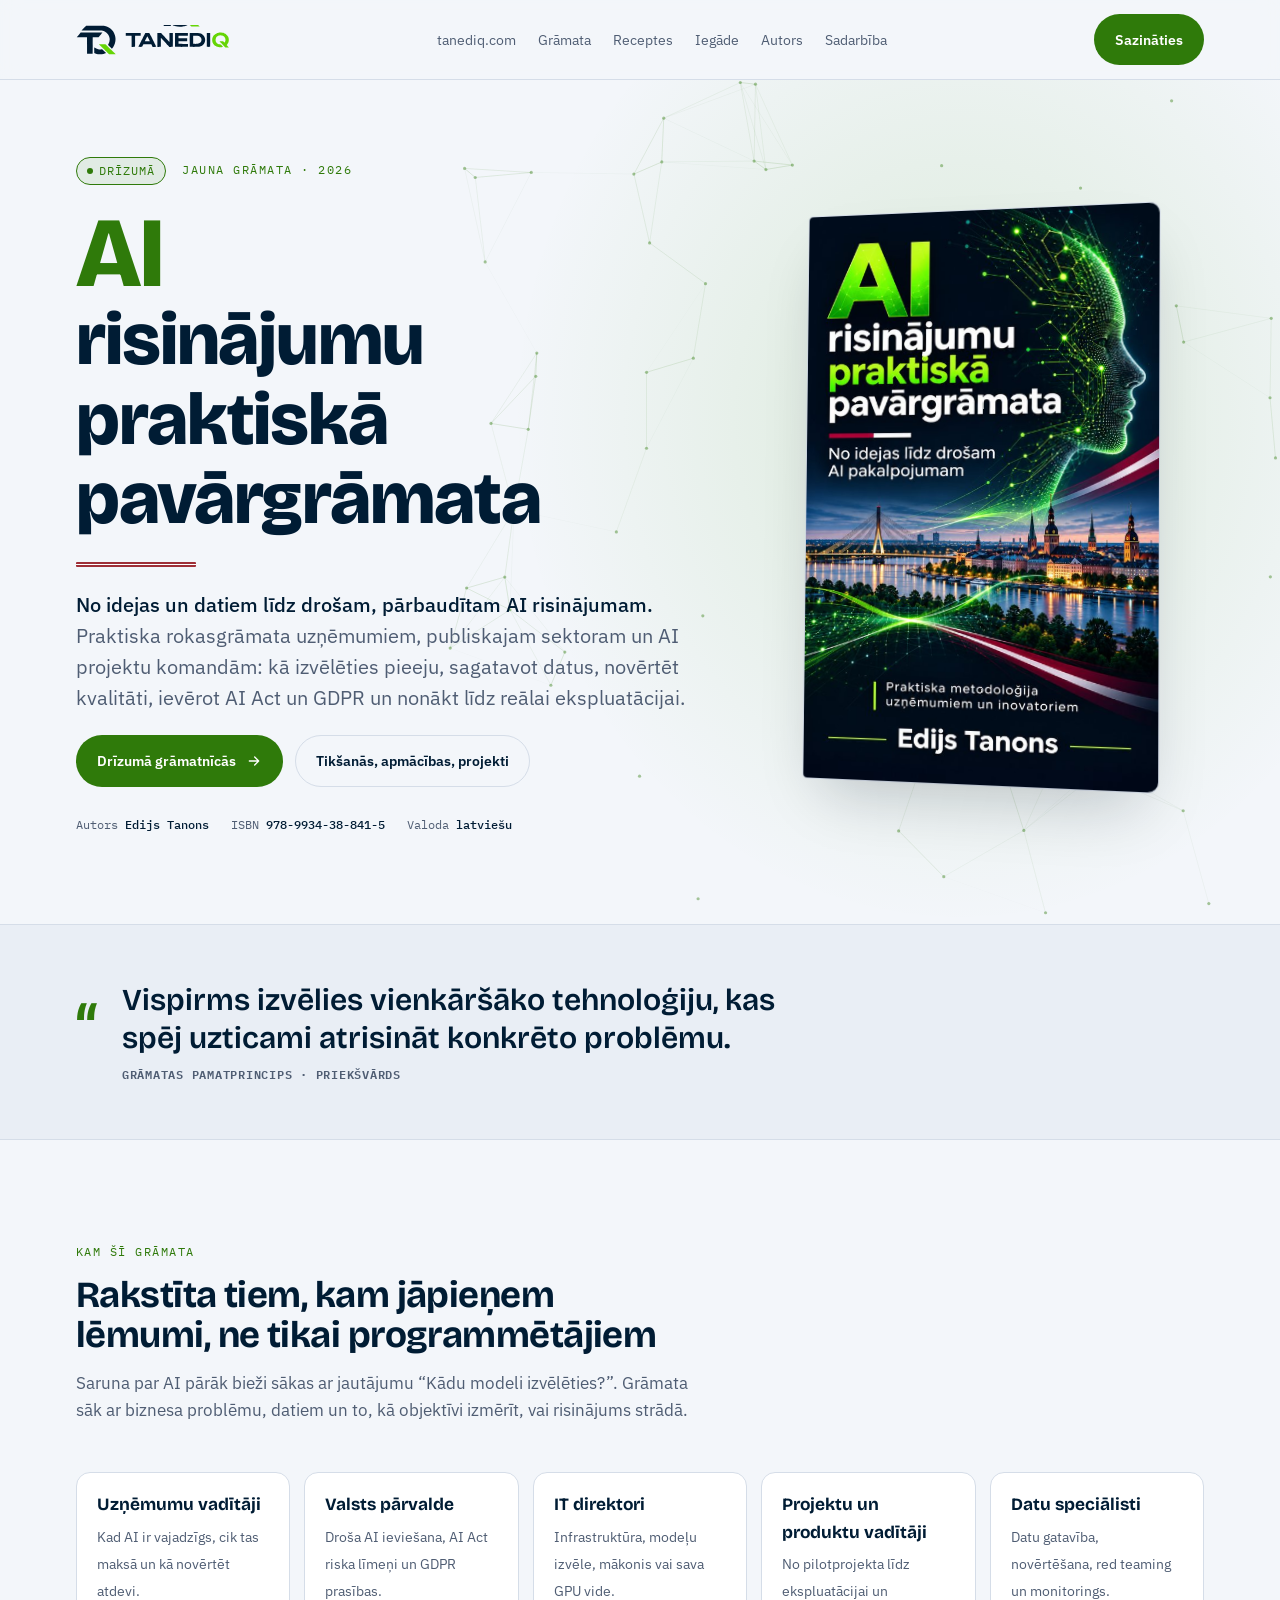
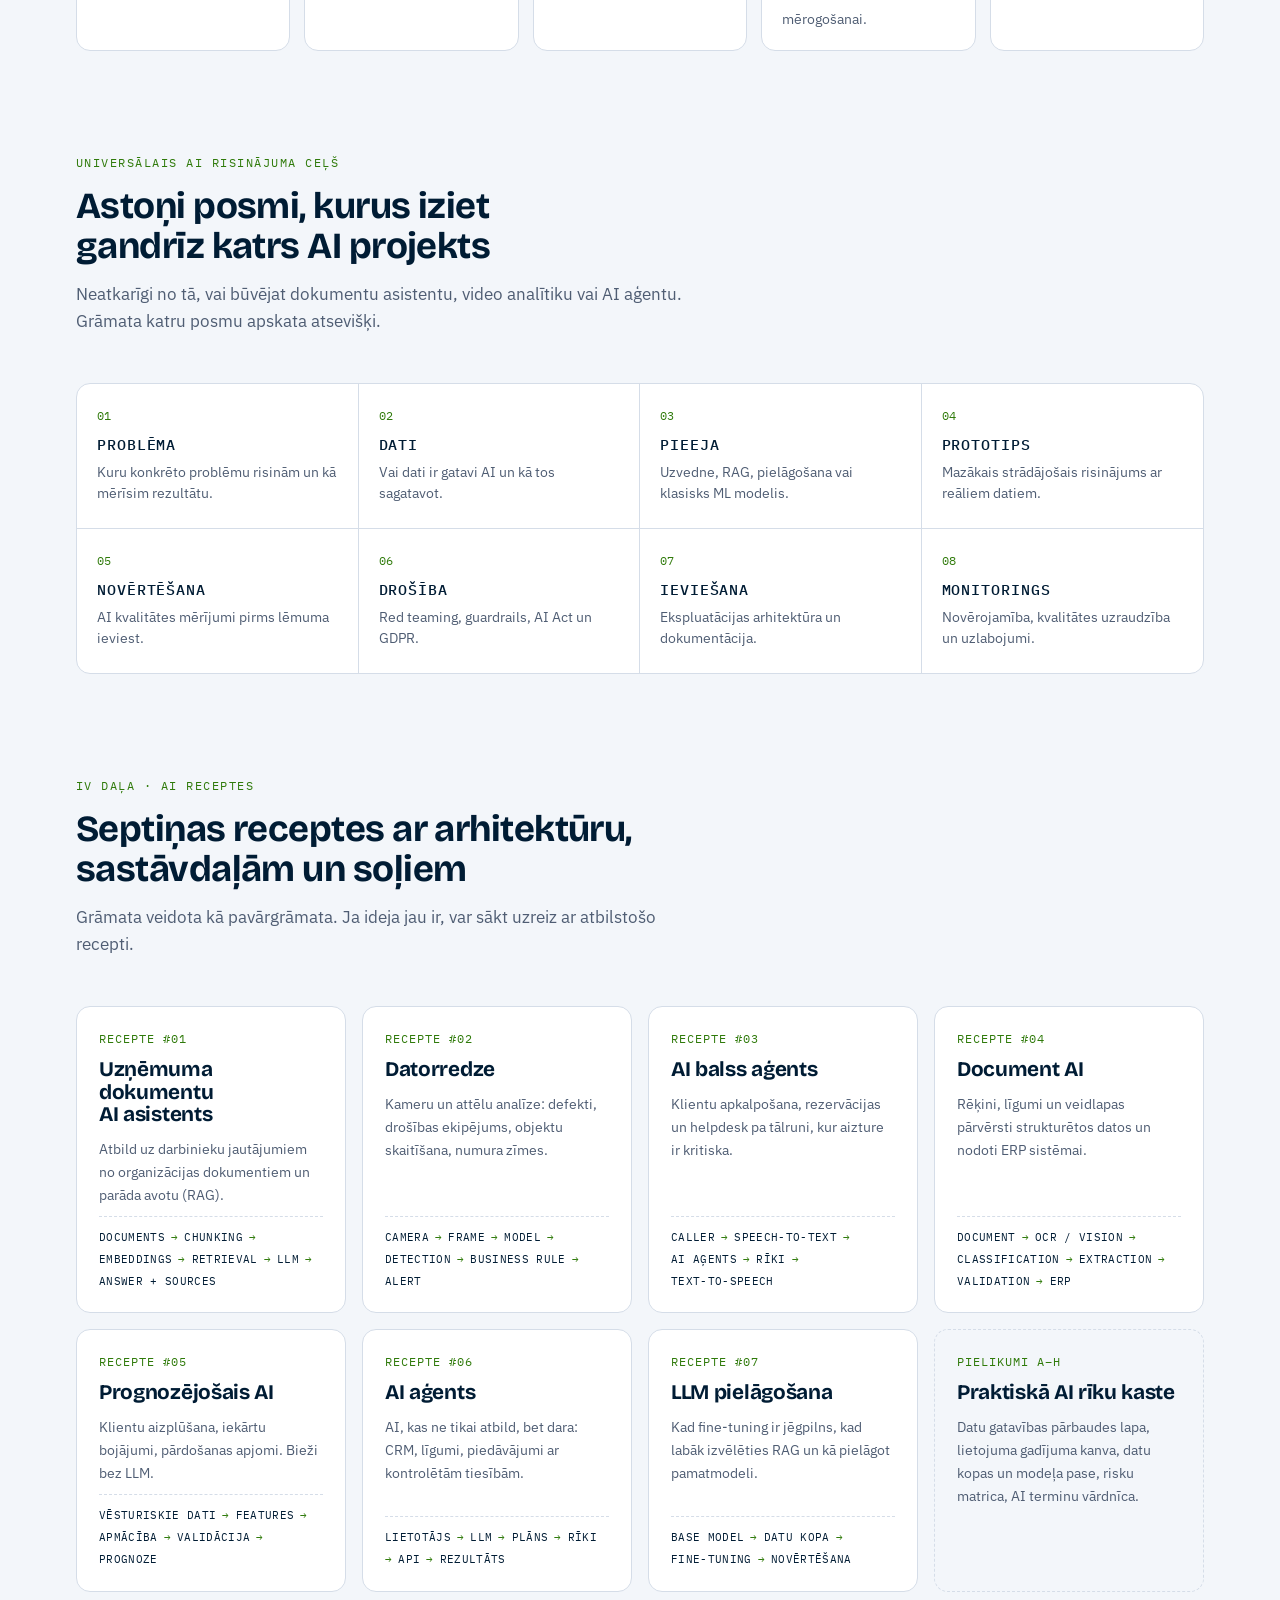
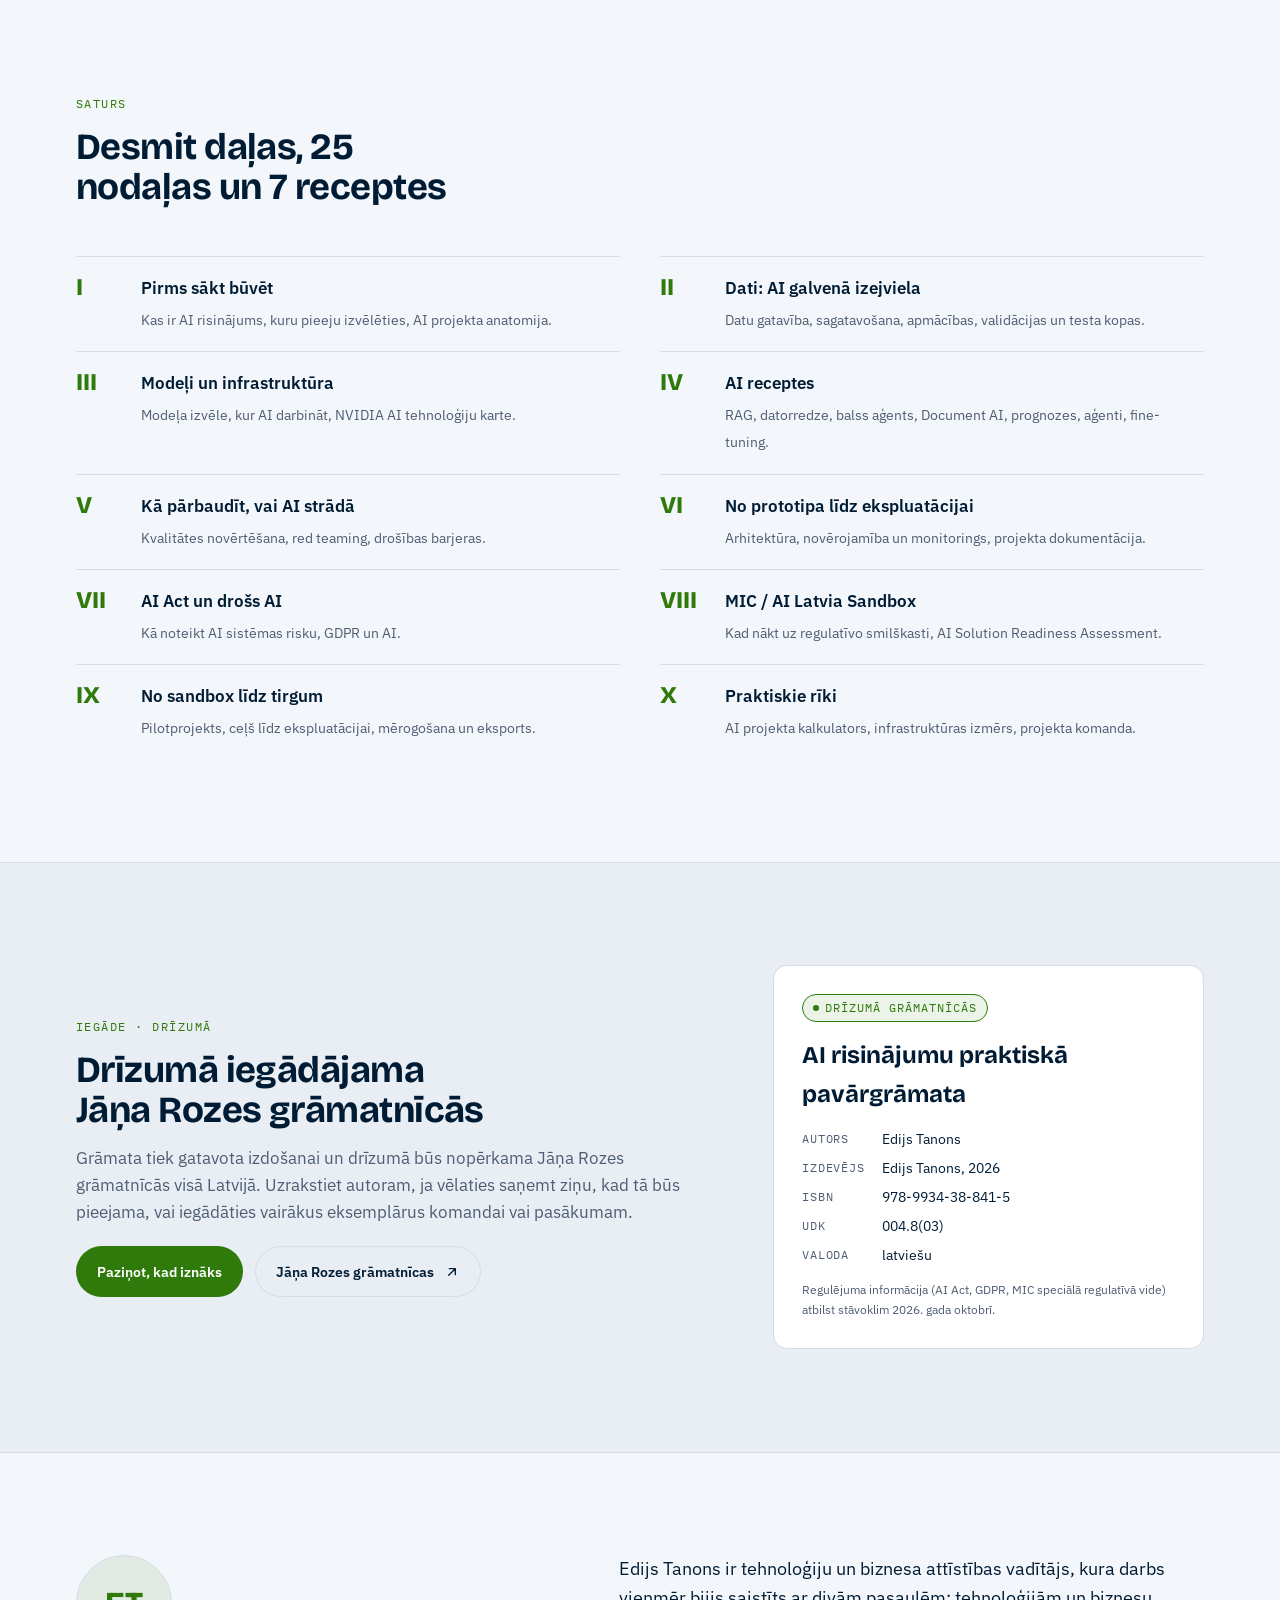
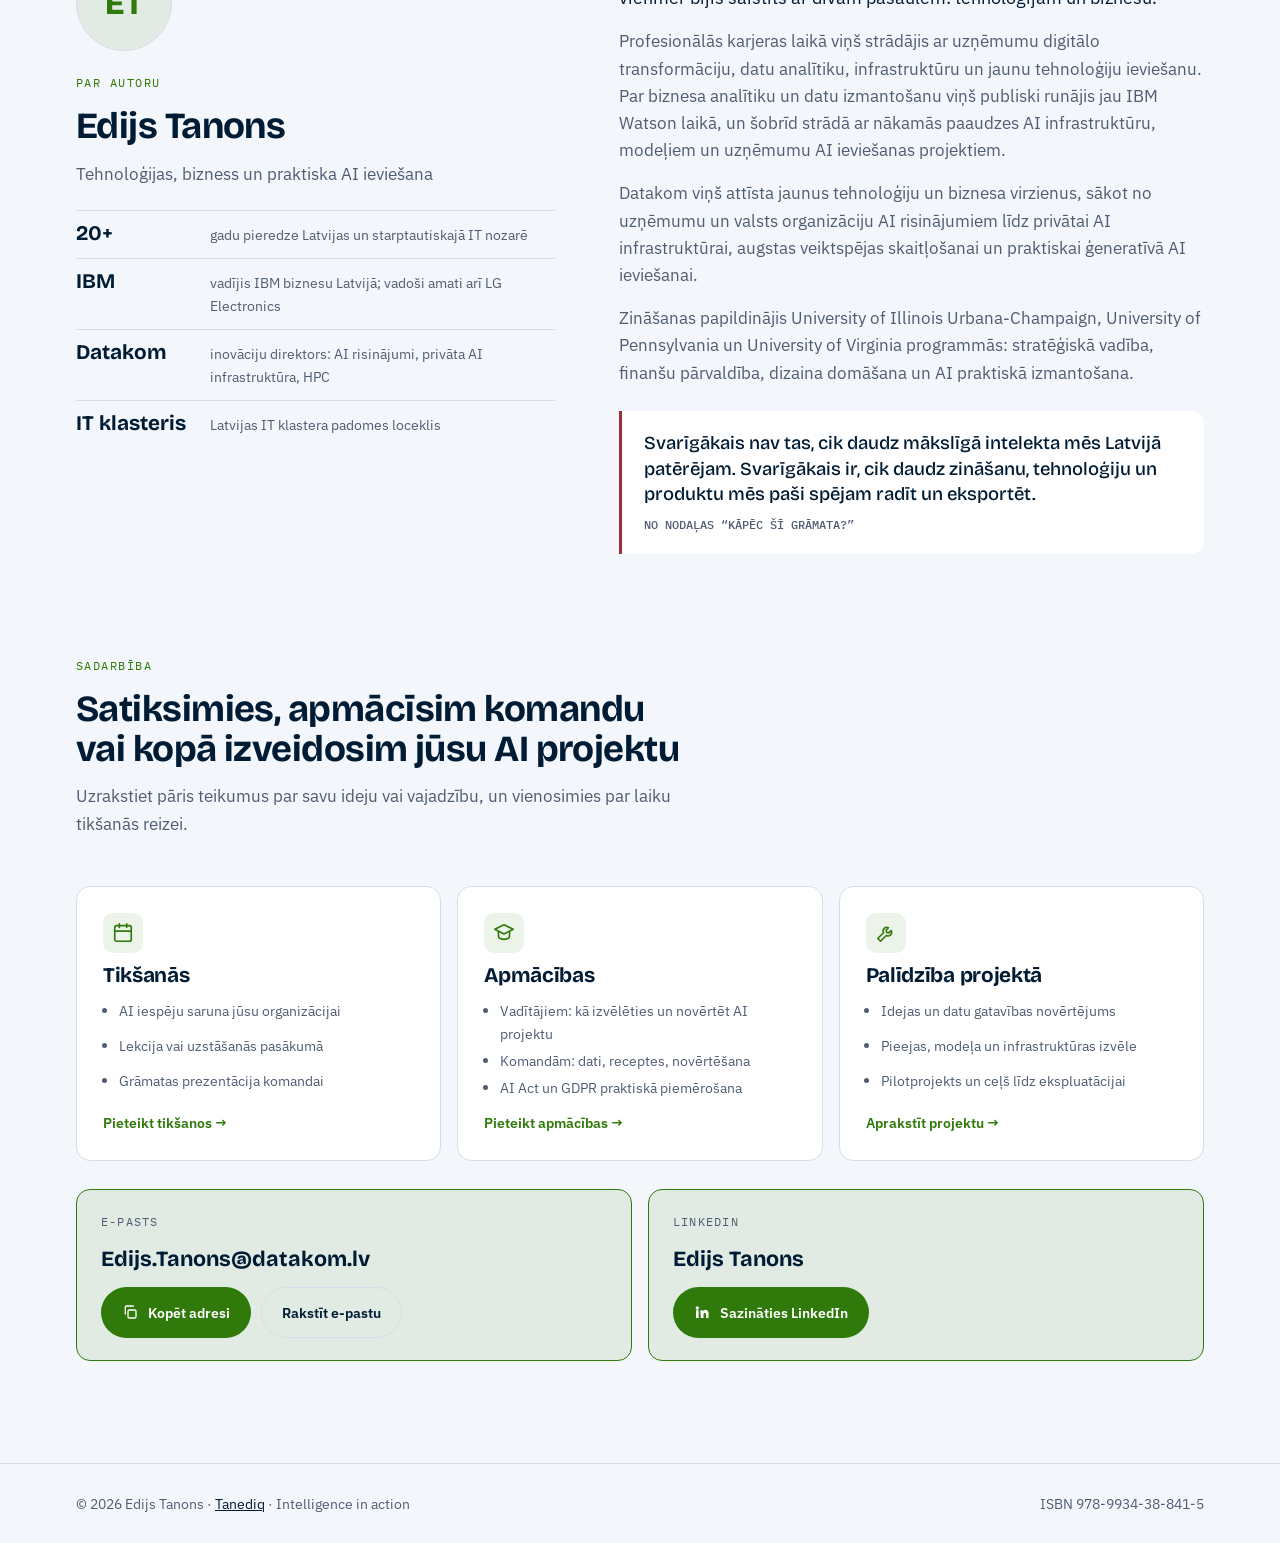
==== gramata/index.html @ 669501b0 "Sauklis "Intelligence in action" / "Inteliģence darbībā" - zem TQ zīmes sākumlapā (angliski), sākuml" ====
<!doctype html>
<html lang="lv">
<head>
<meta charset="utf-8">
<meta name="viewport" content="width=device-width, initial-scale=1, viewport-fit=cover">
<title>AI risinājumu praktiskā pavārgrāmata · Tanediq</title>
<meta name="description" content="Edija Tanona grāmata par to, kā no idejas un datiem nonākt līdz drošam, pārbaudītam AI risinājumam. Drīzumā Jāņa Rozes grāmatnīcās.">
<link rel="canonical" href="https://tanediq.com/gramata/">
<meta property="og:type" content="book">
<meta property="og:title" content="AI risinājumu praktiskā pavārgrāmata · Edijs Tanons">
<meta property="og:description" content="No idejas un datiem līdz drošam, pārbaudītam AI risinājumam. Drīzumā Jāņa Rozes grāmatnīcās.">
<meta property="og:url" content="https://tanediq.com/gramata/">
<meta property="og:image" content="https://tanediq.com/assets/cover.jpg">
<meta property="og:locale" content="lv_LV">
<link rel="preconnect" href="https://fonts.googleapis.com">
<link rel="preconnect" href="https://fonts.gstatic.com" crossorigin>
<link rel="stylesheet" href="https://fonts.googleapis.com/css2?family=Bricolage+Grotesque:opsz,wght@12..96,500;12..96,700;12..96,800&family=IBM+Plex+Sans:wght@400;500;600&family=IBM+Plex+Mono:wght@400;500&display=swap">
<link rel="stylesheet" href="../assets/tanediq.css">
<link rel="icon" href="../favicon.svg" type="image/svg+xml">
<link rel="icon" href="../favicon.ico" sizes="any">
<link rel="apple-touch-icon" href="../apple-touch-icon.png">
</head>
<body>
<header class="top">
  <div class="wrap">
    <a class="brand" href="../"><svg class="logo" viewBox="0 0 4763 929" aria-hidden="true" focusable="false"><g transform="scale(0.7938)"><g transform="translate(-1320,-756)"><g transform="translate(0.000000,3258.000000) scale(0.100000,-0.100000)" fill="currentColor"><path d="M16781 24308 c-223 -227 -617 -627 -876 -888 -468 -471 -565 -571 -565 -583 0 -4 1763 -8 3918 -10 4271 -3 3932 1 4252 -56 1460 -264 2644 -1525 2815 -2997 88 -761 -98 -1569 -540 -2339 -52 -91 -95 -174 -95 -184 0 -10 61 -75 138 -147 134 -126 260 -249 791 -769 536 -524 588 -575 598 -575 38 0 380 459 577 773 592 944 900 2205 808 3307 -21 254 -80 641 -122 800 -5 19 -25 98 -45 175 -50 197 -60 232 -85 300 -12 33 -34 96 -50 140 -137 394 -282 695 -525 1095 -332 548 -905 1142 -1461 1517 -441 297 -920 518 -1423 658 -348 97 -536 135 -821 168 -184 21 -198 21 -3535 24 l-3350 3 -404 -412z M19183 22100 c-2762 -3 -4175 -8 -4181 -15 -5 -5 -65 -80 -133 -164 -68 -85 -207 -259 -309 -385 -102 -127 -316 -393 -475 -591 -158 -198 -320 -398 -360 -445 -157 -188 -205 -250 -205 -265 0 -13 204 -15 1978 -15 1567 0 1982 -3 1995 -12 16 -12 17 -224 17 -3202 1 -2112 4 -3195 11 -3207 13 -26 2185 -30 2195 -5 3 8 6 1453 7 3211 2 2828 4 3197 17 3205 9 6 449 10 1141 10 l1127 0 55 73 c86 112 313 402 403 512 44 55 136 172 204 260 69 88 240 304 382 480 350 436 366 456 399 490 27 29 39 65 22 65 -5 1 -33 2 -63 3 -30 1 -1932 0 -4227 -3z M20320 16278 c0 -7 0 -507 -2 -1111 -1 -942 0 -1099 13 -1111 8 -7 77 -37 154 -66 192 -73 214 -81 265 -95 25 -7 110 -34 190 -60 732 -234 1656 -303 2495 -184 416 59 579 97 990 234 351 117 488 176 483 208 -2 11 -115 128 -253 261 -137 132 -472 458 -743 725 -272 267 -504 490 -515 495 -15 5 -74 -2 -177 -22 -479 -94 -859 -89 -1373 19 -458 96 -989 347 -1444 681 -53 39 -83 48 -83 26z M5845 11660 l-80 -5 0 -440 0 -440 895 -2 c819 -3 896 -4 907 -20 10 -12 13 -391 13 -1707 0 -1331 3 -1692 13 -1698 19 -12 1025 -10 1048 2 19 11 19 40 19 1703 0 1304 3 1696 12 1705 9 9 212 12 854 12 717 0 843 2 853 14 15 17 16 855 2 869 -9 9 -4396 16 -4536 7z M11839 11650 c-9 -8 -90 -159 -179 -335 -204 -401 -379 -743 -440 -860 -26 -49 -125 -243 -220 -430 -95 -187 -210 -412 -255 -500 -45 -88 -141 -275 -213 -415 -71 -140 -193 -379 -270 -530 -77 -151 -205 -403 -285 -560 -79 -157 -186 -365 -236 -463 -50 -98 -91 -184 -91 -191 0 -24 37 -26 598 -26 539 0 552 0 572 20 11 11 20 25 20 30 0 20 371 755 387 768 21 15 2403 18 2432 2 10 -5 28 -33 41 -62 12 -29 71 -149 129 -268 59 -118 131 -267 161 -330 29 -63 62 -125 73 -137 l20 -23 571 0 c354 0 577 4 586 10 17 11 -540 1134 -1180 2378 -49 94 -144 279 -211 410 -155 303 -243 470 -288 552 -20 36 -42 76 -49 90 -65 138 -440 861 -453 875 -18 18 -1199 13 -1220 -5z m891 -1566 c389 -780 492 -993 486 -1009 -5 -15 -1492 -24 -1530 -9 -9 3 -16 13 -16 21 0 14 175 368 540 1088 100 198 192 379 203 403 13 27 27 42 37 40 9 -2 120 -213 280 -534z M15568 11657 l-21 -7 5 -2146 c5 -1805 8 -2148 19 -2155 27 -17 1036 -11 1053 6 13 14 15 168 13 1396 -3 1518 -7 1430 56 1358 34 -37 363 -395 667 -723 332 -359 574 -624 794 -871 54 -60 133 -146 176 -190 42 -44 101 -107 131 -141 30 -33 180 -197 334 -364 154 -167 313 -340 354 -384 40 -45 81 -84 90 -88 27 -12 1094 -8 1109 4 18 15 18 4308 0 4309 -153 9 -1042 -2 -1049 -12 -6 -8 -7 -598 -4 -1392 7 -1563 14 -1438 -74 -1340 -25 28 -102 113 -170 190 -69 76 -154 170 -190 208 -36 39 -132 142 -212 230 -81 88 -250 272 -375 409 -126 138 -258 282 -294 321 -119 132 -394 429 -485 525 -50 52 -119 127 -155 165 -35 39 -143 153 -240 255 -97 102 -201 212 -230 245 -29 33 -83 92 -118 130 l-64 70 -550 0 c-302 0 -558 -3 -570 -8z M21065 11660 l-40 -5 -3 -2144 c-1 -1601 1 -2147 9 -2158 16 -19 3967 -19 3993 0 15 11 16 56 14 462 l-3 450 -1457 5 c-1008 3 -1460 8 -1468 16 -7 7 -9 139 -8 415 l3 404 90 7 c50 4 648 7 1330 6 682 -1 1246 1 1253 5 17 11 18 847 0 865 -9 9 -319 12 -1333 12 -1014 0 -1324 3 -1333 12 -21 21 -17 732 4 749 13 11 270 13 1443 14 784 0 1432 4 1439 8 14 10 18 862 3 871 -11 7 -3883 13 -3936 6z M25985 11662 c-246 -1 -393 -6 -399 -12 -15 -15 -19 -4279 -4 -4297 13 -17 2198 -19 2440 -3 695 47 1275 279 1707 686 645 607 812 1561 417 2389 -248 520 -753 920 -1401 1109 -33 10 -73 22 -90 28 -75 23 -275 57 -510 84 -152 18 -963 24 -2160 16z m1895 -896 c803 -18 1355 -526 1354 -1246 -1 -663 -497 -1151 -1254 -1235 -188 -21 -1317 -17 -1330 5 -12 18 -13 2449 -2 2467 12 18 601 23 1232 9z M30910 11660 l-45 -5 -3 -2144 c-1 -1576 1 -2147 9 -2157 16 -19 1018 -21 1037 -2 18 18 17 4293 0 4305 -14 9 -923 11 -998 3z"/></g><g transform="translate(0.000000,3258.000000) scale(0.100000,-0.100000)" class="logo-g"><path d="M22198 17498 c-53 -18 -13 -83 94 -155 20 -13 42 -38 48 -54 7 -16 27 -41 44 -55 33 -28 105 -98 659 -639 192 -187 358 -346 370 -355 12 -8 155 -148 318 -310 467 -465 669 -660 684 -660 7 0 25 -20 39 -44 14 -24 38 -51 53 -61 15 -10 106 -95 201 -189 95 -94 181 -175 190 -179 10 -5 26 -23 36 -40 10 -18 59 -68 108 -112 96 -86 115 -105 247 -237 47 -49 94 -90 103 -93 9 -4 20 -14 23 -24 3 -11 45 -56 93 -102 48 -46 130 -127 182 -179 52 -52 122 -121 155 -152 33 -32 80 -78 104 -103 25 -25 49 -45 54 -45 5 0 29 -16 53 -36 l44 -37 1243 -2 c683 -1 1252 1 1265 6 32 12 27 39 -16 84 -101 106 -632 617 -669 644 -23 17 -49 44 -57 60 -9 16 -30 41 -48 56 -46 37 -377 354 -408 389 -48 56 -116 122 -290 283 -96 90 -184 172 -195 184 -130 138 -437 434 -462 445 -18 8 -40 29 -49 47 -18 34 -413 425 -448 442 -12 6 -26 22 -33 35 -13 28 -412 415 -455 443 -16 10 -28 23 -28 31 0 16 -419 424 -452 440 -13 6 -30 26 -39 43 -9 18 -36 49 -60 69 -24 20 -69 62 -99 94 -40 43 -66 61 -97 69 -54 15 -2465 14 -2505 -1z M34850 11770 c-102 -4 -212 -13 -245 -19 -119 -22 -192 -39 -295 -68 -58 -17 -127 -36 -155 -44 -27 -7 -61 -21 -75 -30 -14 -10 -52 -25 -85 -35 -89 -25 -403 -194 -534 -288 -206 -146 -456 -392 -534 -525 -18 -29 -52 -83 -76 -120 -71 -106 -201 -374 -215 -445 -8 -34 -23 -94 -34 -132 -97 -323 -95 -943 3 -1174 9 -19 24 -64 34 -100 36 -122 107 -291 147 -350 17 -25 42 -65 55 -90 13 -25 41 -70 62 -100 21 -30 52 -75 69 -100 16 -25 50 -60 74 -78 24 -18 44 -39 44 -47 0 -37 420 -393 466 -395 7 0 35 -16 62 -35 248 -170 767 -333 1165 -365 259 -21 678 -6 742 27 17 8 57 17 90 19 59 5 118 16 183 36 36 11 66 56 55 84 -7 20 -76 97 -158 179 -34 33 -74 77 -89 98 -15 21 -38 43 -50 49 -13 5 -31 24 -41 41 -21 35 -264 304 -294 325 -12 9 -77 16 -183 22 -89 5 -192 16 -228 24 -312 70 -359 84 -430 126 -36 22 -76 43 -90 49 -14 5 -50 26 -80 45 -30 20 -60 36 -68 36 -17 0 -229 203 -262 251 -14 21 -48 70 -76 111 -42 61 -144 269 -144 294 0 4 -10 18 -22 31 -38 41 -63 445 -39 635 10 71 58 246 93 338 72 185 298 468 453 565 17 11 46 31 65 46 87 67 350 182 465 203 44 8 112 22 150 30 99 22 293 31 398 17 48 -6 126 -16 175 -21 98 -12 202 -35 247 -55 17 -7 59 -24 95 -36 36 -13 81 -33 100 -45 19 -12 58 -27 85 -34 28 -8 61 -24 75 -39 14 -15 48 -42 75 -60 28 -19 76 -58 107 -88 31 -29 60 -53 65 -53 5 0 23 -19 40 -42 17 -24 65 -88 107 -143 41 -55 87 -129 102 -165 15 -36 37 -83 49 -105 13 -22 26 -60 30 -85 4 -25 15 -75 25 -112 41 -151 51 -430 20 -553 -6 -22 -17 -75 -25 -118 -9 -47 -31 -114 -58 -170 -25 -51 -47 -104 -50 -118 -4 -14 -18 -38 -32 -53 -14 -15 -32 -41 -41 -59 -21 -42 -64 -87 -83 -87 -8 0 -49 35 -90 78 -42 43 -85 85 -96 93 -18 13 -46 47 -138 167 -48 64 -38 63 -590 63 -541 1 -576 -2 -577 -53 0 -10 110 -120 148 -147 18 -12 39 -36 48 -53 8 -16 77 -92 152 -168 75 -77 160 -166 187 -199 28 -34 65 -70 83 -82 18 -12 40 -33 49 -48 9 -14 40 -51 70 -81 29 -30 85 -91 124 -135 39 -44 91 -96 116 -116 24 -19 52 -49 63 -66 10 -17 35 -46 56 -65 20 -18 46 -44 58 -57 11 -13 40 -44 63 -70 22 -25 74 -84 115 -130 137 -158 420 -449 442 -455 35 -9 938 -6 980 3 51 12 63 25 45 49 -66 91 -110 145 -153 188 -105 106 -156 160 -156 167 0 5 -42 56 -94 115 -195 221 -216 247 -216 264 0 9 36 57 79 105 44 48 93 106 110 128 115 152 241 341 241 362 0 7 11 30 24 51 23 37 132 353 160 467 60 241 57 697 -5 950 -5 22 -16 67 -24 100 -18 75 -62 215 -74 229 -4 6 -20 44 -35 83 -15 40 -32 76 -37 79 -6 3 -21 29 -33 57 -23 51 -39 75 -178 269 -120 169 -319 365 -468 463 -25 16 -60 42 -78 57 -18 15 -51 38 -73 50 -22 13 -66 38 -97 55 -87 50 -218 112 -307 145 -151 58 -307 108 -336 108 -15 0 -40 5 -56 11 -30 11 -137 33 -278 55 -112 18 -459 25 -705 14z"/></g></g></g><g transform="translate(1510.7,206.4)"><g transform="translate(-546,-2052)"><g transform="translate(0.000000,3258.000000) scale(0.100000,-0.100000)" fill="currentColor"><path d="M16781 24308 c-223 -227 -617 -627 -876 -888 -468 -471 -565 -571 -565 -583 0 -4 1763 -8 3918 -10 4271 -3 3932 1 4252 -56 1460 -264 2644 -1525 2815 -2997 88 -761 -98 -1569 -540 -2339 -52 -91 -95 -174 -95 -184 0 -10 61 -75 138 -147 134 -126 260 -249 791 -769 536 -524 588 -575 598 -575 38 0 380 459 577 773 592 944 900 2205 808 3307 -21 254 -80 641 -122 800 -5 19 -25 98 -45 175 -50 197 -60 232 -85 300 -12 33 -34 96 -50 140 -137 394 -282 695 -525 1095 -332 548 -905 1142 -1461 1517 -441 297 -920 518 -1423 658 -348 97 -536 135 -821 168 -184 21 -198 21 -3535 24 l-3350 3 -404 -412z M19183 22100 c-2762 -3 -4175 -8 -4181 -15 -5 -5 -65 -80 -133 -164 -68 -85 -207 -259 -309 -385 -102 -127 -316 -393 -475 -591 -158 -198 -320 -398 -360 -445 -157 -188 -205 -250 -205 -265 0 -13 204 -15 1978 -15 1567 0 1982 -3 1995 -12 16 -12 17 -224 17 -3202 1 -2112 4 -3195 11 -3207 13 -26 2185 -30 2195 -5 3 8 6 1453 7 3211 2 2828 4 3197 17 3205 9 6 449 10 1141 10 l1127 0 55 73 c86 112 313 402 403 512 44 55 136 172 204 260 69 88 240 304 382 480 350 436 366 456 399 490 27 29 39 65 22 65 -5 1 -33 2 -63 3 -30 1 -1932 0 -4227 -3z M20320 16278 c0 -7 0 -507 -2 -1111 -1 -942 0 -1099 13 -1111 8 -7 77 -37 154 -66 192 -73 214 -81 265 -95 25 -7 110 -34 190 -60 732 -234 1656 -303 2495 -184 416 59 579 97 990 234 351 117 488 176 483 208 -2 11 -115 128 -253 261 -137 132 -472 458 -743 725 -272 267 -504 490 -515 495 -15 5 -74 -2 -177 -22 -479 -94 -859 -89 -1373 19 -458 96 -989 347 -1444 681 -53 39 -83 48 -83 26z M5845 11660 l-80 -5 0 -440 0 -440 895 -2 c819 -3 896 -4 907 -20 10 -12 13 -391 13 -1707 0 -1331 3 -1692 13 -1698 19 -12 1025 -10 1048 2 19 11 19 40 19 1703 0 1304 3 1696 12 1705 9 9 212 12 854 12 717 0 843 2 853 14 15 17 16 855 2 869 -9 9 -4396 16 -4536 7z M11839 11650 c-9 -8 -90 -159 -179 -335 -204 -401 -379 -743 -440 -860 -26 -49 -125 -243 -220 -430 -95 -187 -210 -412 -255 -500 -45 -88 -141 -275 -213 -415 -71 -140 -193 -379 -270 -530 -77 -151 -205 -403 -285 -560 -79 -157 -186 -365 -236 -463 -50 -98 -91 -184 -91 -191 0 -24 37 -26 598 -26 539 0 552 0 572 20 11 11 20 25 20 30 0 20 371 755 387 768 21 15 2403 18 2432 2 10 -5 28 -33 41 -62 12 -29 71 -149 129 -268 59 -118 131 -267 161 -330 29 -63 62 -125 73 -137 l20 -23 571 0 c354 0 577 4 586 10 17 11 -540 1134 -1180 2378 -49 94 -144 279 -211 410 -155 303 -243 470 -288 552 -20 36 -42 76 -49 90 -65 138 -440 861 -453 875 -18 18 -1199 13 -1220 -5z m891 -1566 c389 -780 492 -993 486 -1009 -5 -15 -1492 -24 -1530 -9 -9 3 -16 13 -16 21 0 14 175 368 540 1088 100 198 192 379 203 403 13 27 27 42 37 40 9 -2 120 -213 280 -534z M15568 11657 l-21 -7 5 -2146 c5 -1805 8 -2148 19 -2155 27 -17 1036 -11 1053 6 13 14 15 168 13 1396 -3 1518 -7 1430 56 1358 34 -37 363 -395 667 -723 332 -359 574 -624 794 -871 54 -60 133 -146 176 -190 42 -44 101 -107 131 -141 30 -33 180 -197 334 -364 154 -167 313 -340 354 -384 40 -45 81 -84 90 -88 27 -12 1094 -8 1109 4 18 15 18 4308 0 4309 -153 9 -1042 -2 -1049 -12 -6 -8 -7 -598 -4 -1392 7 -1563 14 -1438 -74 -1340 -25 28 -102 113 -170 190 -69 76 -154 170 -190 208 -36 39 -132 142 -212 230 -81 88 -250 272 -375 409 -126 138 -258 282 -294 321 -119 132 -394 429 -485 525 -50 52 -119 127 -155 165 -35 39 -143 153 -240 255 -97 102 -201 212 -230 245 -29 33 -83 92 -118 130 l-64 70 -550 0 c-302 0 -558 -3 -570 -8z M21065 11660 l-40 -5 -3 -2144 c-1 -1601 1 -2147 9 -2158 16 -19 3967 -19 3993 0 15 11 16 56 14 462 l-3 450 -1457 5 c-1008 3 -1460 8 -1468 16 -7 7 -9 139 -8 415 l3 404 90 7 c50 4 648 7 1330 6 682 -1 1246 1 1253 5 17 11 18 847 0 865 -9 9 -319 12 -1333 12 -1014 0 -1324 3 -1333 12 -21 21 -17 732 4 749 13 11 270 13 1443 14 784 0 1432 4 1439 8 14 10 18 862 3 871 -11 7 -3883 13 -3936 6z M25985 11662 c-246 -1 -393 -6 -399 -12 -15 -15 -19 -4279 -4 -4297 13 -17 2198 -19 2440 -3 695 47 1275 279 1707 686 645 607 812 1561 417 2389 -248 520 -753 920 -1401 1109 -33 10 -73 22 -90 28 -75 23 -275 57 -510 84 -152 18 -963 24 -2160 16z m1895 -896 c803 -18 1355 -526 1354 -1246 -1 -663 -497 -1151 -1254 -1235 -188 -21 -1317 -17 -1330 5 -12 18 -13 2449 -2 2467 12 18 601 23 1232 9z M30910 11660 l-45 -5 -3 -2144 c-1 -1576 1 -2147 9 -2157 16 -19 1018 -21 1037 -2 18 18 17 4293 0 4305 -14 9 -923 11 -998 3z"/></g><g transform="translate(0.000000,3258.000000) scale(0.100000,-0.100000)" class="logo-g"><path d="M22198 17498 c-53 -18 -13 -83 94 -155 20 -13 42 -38 48 -54 7 -16 27 -41 44 -55 33 -28 105 -98 659 -639 192 -187 358 -346 370 -355 12 -8 155 -148 318 -310 467 -465 669 -660 684 -660 7 0 25 -20 39 -44 14 -24 38 -51 53 -61 15 -10 106 -95 201 -189 95 -94 181 -175 190 -179 10 -5 26 -23 36 -40 10 -18 59 -68 108 -112 96 -86 115 -105 247 -237 47 -49 94 -90 103 -93 9 -4 20 -14 23 -24 3 -11 45 -56 93 -102 48 -46 130 -127 182 -179 52 -52 122 -121 155 -152 33 -32 80 -78 104 -103 25 -25 49 -45 54 -45 5 0 29 -16 53 -36 l44 -37 1243 -2 c683 -1 1252 1 1265 6 32 12 27 39 -16 84 -101 106 -632 617 -669 644 -23 17 -49 44 -57 60 -9 16 -30 41 -48 56 -46 37 -377 354 -408 389 -48 56 -116 122 -290 283 -96 90 -184 172 -195 184 -130 138 -437 434 -462 445 -18 8 -40 29 -49 47 -18 34 -413 425 -448 442 -12 6 -26 22 -33 35 -13 28 -412 415 -455 443 -16 10 -28 23 -28 31 0 16 -419 424 -452 440 -13 6 -30 26 -39 43 -9 18 -36 49 -60 69 -24 20 -69 62 -99 94 -40 43 -66 61 -97 69 -54 15 -2465 14 -2505 -1z M34850 11770 c-102 -4 -212 -13 -245 -19 -119 -22 -192 -39 -295 -68 -58 -17 -127 -36 -155 -44 -27 -7 -61 -21 -75 -30 -14 -10 -52 -25 -85 -35 -89 -25 -403 -194 -534 -288 -206 -146 -456 -392 -534 -525 -18 -29 -52 -83 -76 -120 -71 -106 -201 -374 -215 -445 -8 -34 -23 -94 -34 -132 -97 -323 -95 -943 3 -1174 9 -19 24 -64 34 -100 36 -122 107 -291 147 -350 17 -25 42 -65 55 -90 13 -25 41 -70 62 -100 21 -30 52 -75 69 -100 16 -25 50 -60 74 -78 24 -18 44 -39 44 -47 0 -37 420 -393 466 -395 7 0 35 -16 62 -35 248 -170 767 -333 1165 -365 259 -21 678 -6 742 27 17 8 57 17 90 19 59 5 118 16 183 36 36 11 66 56 55 84 -7 20 -76 97 -158 179 -34 33 -74 77 -89 98 -15 21 -38 43 -50 49 -13 5 -31 24 -41 41 -21 35 -264 304 -294 325 -12 9 -77 16 -183 22 -89 5 -192 16 -228 24 -312 70 -359 84 -430 126 -36 22 -76 43 -90 49 -14 5 -50 26 -80 45 -30 20 -60 36 -68 36 -17 0 -229 203 -262 251 -14 21 -48 70 -76 111 -42 61 -144 269 -144 294 0 4 -10 18 -22 31 -38 41 -63 445 -39 635 10 71 58 246 93 338 72 185 298 468 453 565 17 11 46 31 65 46 87 67 350 182 465 203 44 8 112 22 150 30 99 22 293 31 398 17 48 -6 126 -16 175 -21 98 -12 202 -35 247 -55 17 -7 59 -24 95 -36 36 -13 81 -33 100 -45 19 -12 58 -27 85 -34 28 -8 61 -24 75 -39 14 -15 48 -42 75 -60 28 -19 76 -58 107 -88 31 -29 60 -53 65 -53 5 0 23 -19 40 -42 17 -24 65 -88 107 -143 41 -55 87 -129 102 -165 15 -36 37 -83 49 -105 13 -22 26 -60 30 -85 4 -25 15 -75 25 -112 41 -151 51 -430 20 -553 -6 -22 -17 -75 -25 -118 -9 -47 -31 -114 -58 -170 -25 -51 -47 -104 -50 -118 -4 -14 -18 -38 -32 -53 -14 -15 -32 -41 -41 -59 -21 -42 -64 -87 -83 -87 -8 0 -49 35 -90 78 -42 43 -85 85 -96 93 -18 13 -46 47 -138 167 -48 64 -38 63 -590 63 -541 1 -576 -2 -577 -53 0 -10 110 -120 148 -147 18 -12 39 -36 48 -53 8 -16 77 -92 152 -168 75 -77 160 -166 187 -199 28 -34 65 -70 83 -82 18 -12 40 -33 49 -48 9 -14 40 -51 70 -81 29 -30 85 -91 124 -135 39 -44 91 -96 116 -116 24 -19 52 -49 63 -66 10 -17 35 -46 56 -65 20 -18 46 -44 58 -57 11 -13 40 -44 63 -70 22 -25 74 -84 115 -130 137 -158 420 -449 442 -455 35 -9 938 -6 980 3 51 12 63 25 45 49 -66 91 -110 145 -153 188 -105 106 -156 160 -156 167 0 5 -42 56 -94 115 -195 221 -216 247 -216 264 0 9 36 57 79 105 44 48 93 106 110 128 115 152 241 341 241 362 0 7 11 30 24 51 23 37 132 353 160 467 60 241 57 697 -5 950 -5 22 -16 67 -24 100 -18 75 -62 215 -74 229 -4 6 -20 44 -35 83 -15 40 -32 76 -37 79 -6 3 -21 29 -33 57 -23 51 -39 75 -178 269 -120 169 -319 365 -468 463 -25 16 -60 42 -78 57 -18 15 -51 38 -73 50 -22 13 -66 38 -97 55 -87 50 -218 112 -307 145 -151 58 -307 108 -336 108 -15 0 -40 5 -56 11 -30 11 -137 33 -278 55 -112 18 -459 25 -705 14z"/></g></g></g></svg><span class="sr-only">Tanediq</span></a>
    <nav class="links" aria-label="Lapas sadaļas">
      <a href="../">tanediq.com</a>
      <a href="#gramata">Grāmata</a>
      <a href="#receptes">Receptes</a>
      <a href="#iegade">Iegāde</a>
      <a href="#autors">Autors</a>
      <a href="#sadarbiba">Sadarbība</a>
    </nav>
    <a class="btn btn-primary" href="#sadarbiba">Sazināties</a>
  </div>
</header>

<main id="top">
  <section class="hero" id="gramata" aria-labelledby="hero-title">
    <canvas id="net" aria-hidden="true"></canvas>
    <div class="wrap hero-grid">
      <div class="hero-copy">
        <span class="eyebrow"><span class="chip">Drīzumā</span> Jauna grāmata · 2026</span>
        <h1 id="hero-title"><span class="ai">AI</span> risinājumu praktiskā pavārgrāmata</h1>
        <span class="flag" aria-hidden="true"></span>
        <p class="lede"><strong>No idejas un datiem līdz drošam, pārbaudītam AI risinājumam.</strong> Praktiska rokasgrāmata uzņēmumiem, publiskajam sektoram un AI projektu komandām: kā izvēlēties pieeju, sagatavot datus, novērtēt kvalitāti, ievērot AI Act un GDPR un nonākt līdz reālai ekspluatācijai.</p>
        <div class="cta-row">
          <a class="btn btn-primary" href="#iegade">Drīzumā grāmatnīcās
            <svg viewBox="0 0 24 24" fill="none" stroke="currentColor" stroke-width="2" stroke-linecap="round" stroke-linejoin="round" aria-hidden="true"><path d="M5 12h14M13 6l6 6-6 6"/></svg></a>
          <a class="btn btn-ghost" href="#sadarbiba">Tikšanās, apmācības, projekti</a>
        </div>
        <div class="meta">
          <span>Autors <b>Edijs Tanons</b></span>
          <span>ISBN <b>978-9934-38-841-5</b></span>
          <span>Valoda <b>latviešu</b></span>
        </div>
      </div>
      <div class="cover-wrap">
        <img class="cover" src="../assets/cover.jpg" alt="Grāmatas vāks: AI risinājumu praktiskā pavārgrāmata. No idejas līdz drošam AI pakalpojumam. Edijs Tanons." width="620" height="991">
      </div>
    </div>
  </section>

  <div class="principle">
    <div class="wrap">
      <span class="mark" aria-hidden="true">“</span>
      <blockquote>Vispirms izvēlies vienkāršāko tehnoloģiju, kas spēj uzticami atrisināt konkrēto problēmu.
        <cite>GRĀMATAS PAMATPRINCIPS · PRIEKŠVĀRDS</cite></blockquote>
    </div>
  </div>

  <section aria-labelledby="kam-title">
    <div class="wrap">
      <div class="sec-head">
        <span class="eyebrow">Kam šī grāmata</span>
        <h2 id="kam-title">Rakstīta tiem, kam jāpieņem lēmumi, ne tikai programmētājiem</h2>
        <p>Saruna par AI pārāk bieži sākas ar jautājumu “Kādu modeli izvēlēties?”. Grāmata sāk ar biznesa problēmu, datiem un to, kā objektīvi izmērīt, vai risinājums strādā.</p>
      </div>
      <div class="aud">
        <div><b>Uzņēmumu vadītāji</b><span>Kad AI ir vajadzīgs, cik tas maksā un kā novērtēt atdevi.</span></div>
        <div><b>Valsts pārvalde</b><span>Droša AI ieviešana, AI Act riska līmeņi un GDPR prasības.</span></div>
        <div><b>IT direktori</b><span>Infrastruktūra, modeļu izvēle, mākonis vai sava GPU vide.</span></div>
        <div><b>Projektu un produktu vadītāji</b><span>No pilotprojekta līdz ekspluatācijai un mērogošanai.</span></div>
        <div><b>Datu speciālisti</b><span>Datu gatavība, novērtēšana, red teaming un monitorings.</span></div>
      </div>
    </div>
  </section>

  <section aria-labelledby="cels-title" style="padding-top:0">
    <div class="wrap">
      <div class="sec-head">
        <span class="eyebrow">Universālais AI risinājuma ceļš</span>
        <h2 id="cels-title">Astoņi posmi, kurus iziet gandrīz katrs AI projekts</h2>
        <p>Neatkarīgi no tā, vai būvējat dokumentu asistentu, video analītiku vai AI aģentu. Grāmata katru posmu apskata atsevišķi.</p>
      </div>
      <ol class="path">
        <li><b>PROBLĒMA</b><span>Kuru konkrēto problēmu risinām un kā mērīsim rezultātu.</span></li>
        <li><b>DATI</b><span>Vai dati ir gatavi AI un kā tos sagatavot.</span></li>
        <li><b>PIEEJA</b><span>Uzvedne, RAG, pielāgošana vai klasisks ML modelis.</span></li>
        <li><b>PROTOTIPS</b><span>Mazākais strādājošais risinājums ar reāliem datiem.</span></li>
        <li><b>NOVĒRTĒŠANA</b><span>AI kvalitātes mērījumi pirms lēmuma ieviest.</span></li>
        <li><b>DROŠĪBA</b><span>Red teaming, guardrails, AI Act un GDPR.</span></li>
        <li><b>IEVIEŠANA</b><span>Ekspluatācijas arhitektūra un dokumentācija.</span></li>
        <li><b>MONITORINGS</b><span>Novērojamība, kvalitātes uzraudzība un uzlabojumi.</span></li>
      </ol>
    </div>
  </section>

  <section id="receptes" aria-labelledby="rec-title" style="padding-top:0">
    <div class="wrap">
      <div class="sec-head">
        <span class="eyebrow">IV daļa · AI receptes</span>
        <h2 id="rec-title">Septiņas receptes ar arhitektūru, sastāvdaļām un soļiem</h2>
        <p>Grāmata veidota kā pavārgrāmata. Ja ideja jau ir, var sākt uzreiz ar atbilstošo recepti.</p>
      </div>
      <div class="recipes">
        <article class="recipe">
          <span class="no">RECEPTE #01</span>
          <h3>Uzņēmuma dokumentu AI asistents</h3>
          <p>Atbild uz darbinieku jautājumiem no organizācijas dokumentiem un parāda avotu (RAG).</p>
          <div class="chain">DOCUMENTS<i>→</i>CHUNKING<i>→</i>EMBEDDINGS<i>→</i>RETRIEVAL<i>→</i>LLM<i>→</i>ANSWER + SOURCES</div>
        </article>
        <article class="recipe">
          <span class="no">RECEPTE #02</span>
          <h3>Datorredze</h3>
          <p>Kameru un attēlu analīze: defekti, drošības ekipējums, objektu skaitīšana, numura zīmes.</p>
          <div class="chain">CAMERA<i>→</i>FRAME<i>→</i>MODEL<i>→</i>DETECTION<i>→</i>BUSINESS RULE<i>→</i>ALERT</div>
        </article>
        <article class="recipe">
          <span class="no">RECEPTE #03</span>
          <h3>AI balss aģents</h3>
          <p>Klientu apkalpošana, rezervācijas un helpdesk pa tālruni, kur aizture ir kritiska.</p>
          <div class="chain">CALLER<i>→</i>SPEECH-TO-TEXT<i>→</i>AI AĢENTS<i>→</i>RĪKI<i>→</i>TEXT-TO-SPEECH</div>
        </article>
        <article class="recipe">
          <span class="no">RECEPTE #04</span>
          <h3>Document AI</h3>
          <p>Rēķini, līgumi un veidlapas pārvērsti strukturētos datos un nodoti ERP sistēmai.</p>
          <div class="chain">DOCUMENT<i>→</i>OCR / VISION<i>→</i>CLASSIFICATION<i>→</i>EXTRACTION<i>→</i>VALIDATION<i>→</i>ERP</div>
        </article>
        <article class="recipe">
          <span class="no">RECEPTE #05</span>
          <h3>Prognozējošais AI</h3>
          <p>Klientu aizplūšana, iekārtu bojājumi, pārdošanas apjomi. Bieži bez LLM.</p>
          <div class="chain">VĒSTURISKIE DATI<i>→</i>FEATURES<i>→</i>APMĀCĪBA<i>→</i>VALIDĀCIJA<i>→</i>PROGNOZE</div>
        </article>
        <article class="recipe">
          <span class="no">RECEPTE #06</span>
          <h3>AI aģents</h3>
          <p>AI, kas ne tikai atbild, bet dara: CRM, līgumi, piedāvājumi ar kontrolētām tiesībām.</p>
          <div class="chain">LIETOTĀJS<i>→</i>LLM<i>→</i>PLĀNS<i>→</i>RĪKI<i>→</i>API<i>→</i>REZULTĀTS</div>
        </article>
        <article class="recipe">
          <span class="no">RECEPTE #07</span>
          <h3>LLM pielāgošana</h3>
          <p>Kad fine-tuning ir jēgpilns, kad labāk izvēlēties RAG un kā pielāgot pamatmodeli.</p>
          <div class="chain">BASE MODEL<i>→</i>DATU KOPA<i>→</i>FINE-TUNING<i>→</i>NOVĒRTĒŠANA</div>
        </article>
        <article class="recipe more">
          <span class="no">PIELIKUMI A–H</span>
          <h3>Praktiskā AI rīku kaste</h3>
          <p>Datu gatavības pārbaudes lapa, lietojuma gadījuma kanva, datu kopas un modeļa pase, risku matrica, AI terminu vārdnīca.</p>
        </article>
      </div>
    </div>
  </section>

  <section aria-labelledby="saturs-title" style="padding-top:0">
    <div class="wrap">
      <div class="sec-head">
        <span class="eyebrow">Saturs</span>
        <h2 id="saturs-title">Desmit daļas, 25 nodaļas un 7 receptes</h2>
      </div>
      <div class="parts">
        <div class="part"><span class="num">I</span><div><b>Pirms sākt būvēt</b><span>Kas ir AI risinājums, kuru pieeju izvēlēties, AI projekta anatomija.</span></div></div>
        <div class="part"><span class="num">II</span><div><b>Dati: AI galvenā izejviela</b><span>Datu gatavība, sagatavošana, apmācības, validācijas un testa kopas.</span></div></div>
        <div class="part"><span class="num">III</span><div><b>Modeļi un infrastruktūra</b><span>Modeļa izvēle, kur AI darbināt, NVIDIA AI tehnoloģiju karte.</span></div></div>
        <div class="part"><span class="num">IV</span><div><b>AI receptes</b><span>RAG, datorredze, balss aģents, Document AI, prognozes, aģenti, fine-tuning.</span></div></div>
        <div class="part"><span class="num">V</span><div><b>Kā pārbaudīt, vai AI strādā</b><span>Kvalitātes novērtēšana, red teaming, drošības barjeras.</span></div></div>
        <div class="part"><span class="num">VI</span><div><b>No prototipa līdz ekspluatācijai</b><span>Arhitektūra, novērojamība un monitorings, projekta dokumentācija.</span></div></div>
        <div class="part"><span class="num">VII</span><div><b>AI Act un drošs AI</b><span>Kā noteikt AI sistēmas risku, GDPR un AI.</span></div></div>
        <div class="part"><span class="num">VIII</span><div><b>MIC / AI Latvia Sandbox</b><span>Kad nākt uz regulatīvo smilškasti, AI Solution Readiness Assessment.</span></div></div>
        <div class="part"><span class="num">IX</span><div><b>No sandbox līdz tirgum</b><span>Pilotprojekts, ceļš līdz ekspluatācijai, mērogošana un eksports.</span></div></div>
        <div class="part"><span class="num">X</span><div><b>Praktiskie rīki</b><span>AI projekta kalkulators, infrastruktūras izmērs, projekta komanda.</span></div></div>
      </div>
    </div>
  </section>

  <section class="buy" id="iegade" aria-labelledby="buy-title">
    <div class="wrap buy-grid">
      <div class="sec-head" style="margin:0">
        <span class="eyebrow">Iegāde · drīzumā</span>
        <h2 id="buy-title">Drīzumā iegādājama Jāņa Rozes grāmatnīcās</h2>
        <p>Grāmata tiek gatavota izdošanai un drīzumā būs nopērkama Jāņa Rozes grāmatnīcās visā Latvijā. Uzrakstiet autoram, ja vēlaties saņemt ziņu, kad tā būs pieejama, vai iegādāties vairākus eksemplārus komandai vai pasākumam.</p>
        <div class="cta-row" style="margin-top:6px">
          <a class="btn btn-primary write" data-subject="Paziņot, kad grāmata iznāks" href="#sadarbiba">Paziņot, kad iznāks</a>
          <a class="btn btn-ghost" href="https://www.janisroze.lv" target="_blank" rel="noopener">Jāņa Rozes grāmatnīcas
            <svg viewBox="0 0 24 24" fill="none" stroke="currentColor" stroke-width="2" stroke-linecap="round" stroke-linejoin="round" aria-hidden="true"><path d="M7 17 17 7M8 7h9v9"/></svg></a>
        </div>
      </div>
      <div class="buy-card">
        <span class="chip">Drīzumā grāmatnīcās</span>
        <span class="store">AI risinājumu praktiskā pavārgrāmata</span>
        <dl class="spec">
          <dt>Autors</dt><dd>Edijs Tanons</dd>
          <dt>Izdevējs</dt><dd>Edijs Tanons, 2026</dd>
          <dt>ISBN</dt><dd>978-9934-38-841-5</dd>
          <dt>UDK</dt><dd>004.8(03)</dd>
          <dt>Valoda</dt><dd>latviešu</dd>
        </dl>
        <p class="muted" style="font-size:var(--t-xs)">Regulējuma informācija (AI Act, GDPR, MIC speciālā regulatīvā vide) atbilst stāvoklim 2026. gada oktobrī.</p>
      </div>
    </div>
  </section>

  <section id="autors" aria-labelledby="autors-title">
    <div class="wrap author-grid">
      <div class="author-side">
        <div class="monogram" aria-hidden="true">ET</div>
        <div class="sec-head" style="margin:0">
          <span class="eyebrow">Par autoru</span>
          <h2 id="autors-title">Edijs Tanons</h2>
          <p>Tehnoloģijas, bizness un praktiska AI ieviešana</p>
        </div>
        <ul class="facts">
          <li><b>20+</b><span>gadu pieredze Latvijas un starptautiskajā IT nozarē</span></li>
          <li><b>IBM</b><span>vadījis IBM biznesu Latvijā; vadoši amati arī LG Electronics</span></li>
          <li><b>Datakom</b><span>inovāciju direktors: AI risinājumi, privāta AI infrastruktūra, HPC</span></li>
          <li><b>IT klasteris</b><span>Latvijas IT klastera padomes loceklis</span></li>
        </ul>
      </div>
      <div class="bio">
        <p>Edijs Tanons ir tehnoloģiju un biznesa attīstības vadītājs, kura darbs vienmēr bijis saistīts ar divām pasaulēm: tehnoloģijām un biznesu.</p>
        <p>Profesionālās karjeras laikā viņš strādājis ar uzņēmumu digitālo transformāciju, datu analītiku, infrastruktūru un jaunu tehnoloģiju ieviešanu. Par biznesa analītiku un datu izmantošanu viņš publiski runājis jau IBM Watson laikā, un šobrīd strādā ar nākamās paaudzes AI infrastruktūru, modeļiem un uzņēmumu AI ieviešanas projektiem.</p>
        <p>Datakom viņš attīsta jaunus tehnoloģiju un biznesa virzienus, sākot no uzņēmumu un valsts organizāciju AI risinājumiem līdz privātai AI infrastruktūrai, augstas veiktspējas skaitļošanai un praktiskai ģeneratīvā AI ieviešanai.</p>
        <p>Zināšanas papildinājis University of Illinois Urbana-Champaign, University of Pennsylvania un University of Virginia programmās: stratēģiskā vadība, finanšu pārvaldība, dizaina domāšana un AI praktiskā izmantošana.</p>
        <blockquote class="quote">Svarīgākais nav tas, cik daudz mākslīgā intelekta mēs Latvijā patērējam. Svarīgākais ir, cik daudz zināšanu, tehnoloģiju un produktu mēs paši spējam radīt un eksportēt.
          <cite>NO NODAĻAS “KĀPĒC ŠĪ GRĀMATA?”</cite></blockquote>
      </div>
    </div>
  </section>

  <section id="sadarbiba" aria-labelledby="sad-title" style="padding-top:0">
    <div class="wrap">
      <div class="sec-head">
        <span class="eyebrow">Sadarbība</span>
        <h2 id="sad-title">Satiksimies, apmācīsim komandu vai kopā izveidosim jūsu AI projektu</h2>
        <p>Uzrakstiet pāris teikumus par savu ideju vai vajadzību, un vienosimies par laiku tikšanās reizei.</p>
      </div>
      <div class="offers">
        <article class="offer">
          <span class="ico"><svg viewBox="0 0 24 24" fill="none" stroke="currentColor" stroke-width="1.8" stroke-linecap="round" stroke-linejoin="round" aria-hidden="true"><rect x="3" y="4" width="18" height="17" rx="2"/><path d="M8 2v4M16 2v4M3 10h18"/></svg></span>
          <h3>Tikšanās</h3>
          <ul>
            <li>AI iespēju saruna jūsu organizācijai</li>
            <li>Lekcija vai uzstāšanās pasākumā</li>
            <li>Grāmatas prezentācija komandai</li>
          </ul>
          <a class="write" data-subject="Tikšanās" href="#">Pieteikt tikšanos →</a>
        </article>
        <article class="offer">
          <span class="ico"><svg viewBox="0 0 24 24" fill="none" stroke="currentColor" stroke-width="1.8" stroke-linecap="round" stroke-linejoin="round" aria-hidden="true"><path d="M2 8l10-5 10 5-10 5z"/><path d="M6 10.5V16c0 1.5 3 3 6 3s6-1.5 6-3v-5.5"/></svg></span>
          <h3>Apmācības</h3>
          <ul>
            <li>Vadītājiem: kā izvēlēties un novērtēt AI projektu</li>
            <li>Komandām: dati, receptes, novērtēšana</li>
            <li>AI Act un GDPR praktiskā piemērošana</li>
          </ul>
          <a class="write" data-subject="Apmācības" href="#">Pieteikt apmācības →</a>
        </article>
        <article class="offer">
          <span class="ico"><svg viewBox="0 0 24 24" fill="none" stroke="currentColor" stroke-width="1.8" stroke-linecap="round" stroke-linejoin="round" aria-hidden="true"><path d="M14.7 6.3a4 4 0 0 0-5.4 5.4L3 18l3 3 6.3-6.3a4 4 0 0 0 5.4-5.4l-2.6 2.6-2.4-.6-.6-2.4z"/></svg></span>
          <h3>Palīdzība projektā</h3>
          <ul>
            <li>Idejas un datu gatavības novērtējums</li>
            <li>Pieejas, modeļa un infrastruktūras izvēle</li>
            <li>Pilotprojekts un ceļš līdz ekspluatācijai</li>
          </ul>
          <a class="write" data-subject="Palīdzība AI projektā" href="#">Aprakstīt projektu →</a>
        </article>
      </div>
      <div class="contact">
        <div class="contact-card">
          <span class="label">E-pasts</span>
          <span class="value" id="email">Edijs.Tanons@datakom.lv</span>
          <div class="row">
            <button class="btn btn-primary" id="copy-email" type="button">
              <svg viewBox="0 0 24 24" fill="none" stroke="currentColor" stroke-width="2" stroke-linecap="round" stroke-linejoin="round" aria-hidden="true"><rect x="9" y="9" width="12" height="12" rx="2"/><path d="M5 15V5a2 2 0 0 1 2-2h10"/></svg>
              Kopēt adresi</button>
            <a class="btn btn-ghost" id="mail-link" href="mailto:Edijs.Tanons@datakom.lv">Rakstīt e-pastu</a>
            <span class="copied" id="copied" role="status" aria-live="polite"></span>
          </div>
        </div>
        <div class="contact-card">
          <span class="label">LinkedIn</span>
          <span class="value">Edijs Tanons</span>
          <div class="row">
            <a class="btn btn-primary" id="linkedin" href="https://www.linkedin.com/in/tanons" target="_blank" rel="noopener">
              <svg viewBox="0 0 24 24" fill="currentColor" aria-hidden="true"><path d="M4.98 3.5a2.5 2.5 0 1 1 0 5 2.5 2.5 0 0 1 0-5zM3 9.5h4V21H3zM9.5 9.5h3.8v1.6h.06c.53-1 1.83-2.06 3.77-2.06 4.03 0 4.77 2.65 4.77 6.1V21h-4v-5.1c0-1.22-.02-2.79-1.7-2.79-1.7 0-1.96 1.33-1.96 2.7V21h-4z"/></svg>
              Sazināties LinkedIn</a>
          </div>
        </div>
      </div>
    </div>
  </section>
</main>

<footer>
  <div class="wrap">
    <span>© 2026 Edijs Tanons · <a href="../">Tanediq</a> · <span lang="en">Intelligence in action</span></span>
    <span>ISBN 978-9934-38-841-5</span>
  </div>
</footer>
<script src="../assets/tanediq.js"></script>
</body>
</html>
---- assets/tanediq.css ----
/* Layout: a book-launch page in the cover's world — night-blue ground, circuit-green signal,
   Latvian carmine as a thin flag rule. Hero = title + cover; then the build path, recipes,
   contents, author, cooperation. Dark-first, with a cool paper light variant. */
:root{
  --bg:#050c1b; --bg-2:#0a1528; --surface:#0e1b33; --fg:#e8eef7; --muted:#97a6bd;
  --line:#1d2c48; --accent:#65d505; --brand:#65d505; --accent-ink:#04160a; --accent-soft:rgba(101,213,5,.12);
  --carmine:#a8343c; --flag-white:#f4f4f2; --glow:rgba(101,213,5,.2); --shadow:rgba(0,0,0,.55);
  --f-display:"Bricolage Grotesque","Segoe UI",system-ui,sans-serif;
  --f-body:"IBM Plex Sans","Segoe UI",system-ui,-apple-system,sans-serif;
  --f-mono:"IBM Plex Mono",ui-monospace,"SFMono-Regular",Menlo,monospace;
  --t-xs:.78rem; --t-s:.9rem; --t-m:1.0625rem; --t-l:1.3rem; --t-xl:clamp(1.6rem,3.2vw,2.3rem); --t-hero:clamp(2.5rem,6.2vw,4.6rem);
  --r:14px; --wrap:1160px;
  color-scheme:dark;
}
@media (prefers-color-scheme: light){
  :root:not([data-theme="dark"]){
    --bg:#f3f6fa; --bg-2:#e9eef5; --surface:#ffffff; --fg:#001c34; --muted:#4f5d73;
    --line:#d5dde8; --accent:#2f7a0a; --accent-ink:#ffffff; --accent-soft:rgba(47,122,10,.09);
    --carmine:#9e2f37; --flag-white:#ffffff; --glow:rgba(70,160,20,.14); --shadow:rgba(10,20,40,.22);
    color-scheme:light;
  }
}
:root[data-theme="light"]{
  --bg:#f3f6fa; --bg-2:#e9eef5; --surface:#ffffff; --fg:#001c34; --muted:#4f5d73;
  --line:#d5dde8; --accent:#2f7a0a; --accent-ink:#ffffff; --accent-soft:rgba(47,122,10,.09);
  --carmine:#9e2f37; --flag-white:#ffffff; --glow:rgba(70,160,20,.14); --shadow:rgba(10,20,40,.22);
  color-scheme:light;
}

*{box-sizing:border-box}
html{color-scheme:dark}
:root{padding-top:env(safe-area-inset-top,0px);padding-bottom:env(safe-area-inset-bottom,0px)}
body{margin:0}
img{max-width:100%}
[hidden]{display:none!important}
html{scroll-behavior:smooth}
body{background:var(--bg);color:var(--fg);font-family:var(--f-body);font-size:var(--t-m);line-height:1.6;-webkit-font-smoothing:antialiased}
body::before{content:"";position:fixed;inset:0 0 auto;height:env(safe-area-inset-top,0px);z-index:10;background:var(--bg)}
a{color:inherit}
.wrap{max-width:var(--wrap);margin-inline:auto;padding-left:max(16px,env(safe-area-inset-left,0px));padding-right:max(16px,env(safe-area-inset-right,0px))}
h1,h2,h3{font-family:var(--f-display);line-height:1.08;text-wrap:balance;margin:0;letter-spacing:-.015em}
h2{font-size:var(--t-xl);font-weight:700}
h3{font-size:var(--t-l);font-weight:700}
p{margin:0}
.eyebrow{font-family:var(--f-mono);font-size:var(--t-xs);letter-spacing:.12em;text-transform:uppercase;color:var(--accent)}
.muted{color:var(--muted)}
section{padding-block:clamp(56px,8vw,104px)}
.sec-head{display:grid;gap:14px;max-width:62ch;margin-bottom:clamp(28px,4vw,48px)}
.sec-head p{color:var(--muted)}
:focus-visible{outline:2px solid var(--accent);outline-offset:3px;border-radius:6px}

/* flag rule — carmine / white / carmine, 2:1:2 */
.flag{display:block;width:120px;height:5px;background:linear-gradient(to bottom,var(--carmine) 0 40%,var(--flag-white) 40% 60%,var(--carmine) 60% 100%);border-radius:1px}

/* buttons */
.btn{display:inline-flex;align-items:center;gap:10px;font-family:var(--f-body);font-weight:600;font-size:var(--t-s);padding:13px 20px;border-radius:999px;text-decoration:none;border:1px solid transparent;cursor:pointer;transition:transform .15s ease,background .15s ease,border-color .15s ease}
.btn-primary{background:var(--accent);color:var(--accent-ink)}
.btn-primary:hover{transform:translateY(-1px)}
.btn-ghost{border-color:var(--line);color:var(--fg);background:transparent}
.btn-ghost:hover{border-color:var(--accent)}
.btn svg{width:16px;height:16px;flex:none}

/* header */
header.top{position:sticky;top:env(safe-area-inset-top,0px);z-index:20;background:color-mix(in srgb,var(--bg) 86%,transparent);backdrop-filter:blur(10px);-webkit-backdrop-filter:blur(10px);border-bottom:1px solid var(--line)}
header.top .wrap{display:flex;align-items:center;justify-content:space-between;gap:16px;padding-block:14px}
.brand{font-family:var(--f-display);font-weight:800;font-size:1.05rem;text-decoration:none;letter-spacing:-.01em}
.brand span{color:var(--accent)}
nav.links{display:flex;gap:22px;font-size:var(--t-s)}
nav.links a{text-decoration:none;color:var(--muted)}
nav.links a:hover{color:var(--fg)}
@media (max-width:760px){nav.links{display:none}}

/* hero */
.hero{position:relative;overflow:hidden;padding-block:clamp(40px,6vw,80px) clamp(56px,7vw,96px)}
.hero canvas{position:absolute;inset:0;width:100%;height:100%;pointer-events:none;opacity:.9}
.hero::after{content:"";position:absolute;right:-10%;top:-20%;width:70%;height:120%;background:radial-gradient(closest-side,var(--glow),transparent);pointer-events:none}
.hero-grid{position:relative;z-index:1;display:grid;grid-template-columns:minmax(0,1.15fr) minmax(0,.85fr);gap:clamp(32px,5vw,72px);align-items:center}
.hero-copy{display:grid;gap:22px;min-width:0}
.hero h1{font-size:var(--t-hero);font-weight:800}
.hero h1 .ai{color:var(--accent);display:block;font-size:1.35em;line-height:.95}
.hero .lede{font-size:clamp(1.05rem,1.6vw,1.22rem);color:var(--muted);max-width:52ch}
.hero .lede strong{color:var(--fg);font-weight:500}
.cta-row{display:flex;flex-wrap:wrap;gap:12px}
.meta{display:flex;flex-wrap:wrap;gap:8px 22px;font-family:var(--f-mono);font-size:var(--t-xs);color:var(--muted);padding-top:6px}
.meta b{color:var(--fg);font-weight:500}
.cover-wrap{justify-self:center;width:min(360px,100%);perspective:1400px}
.cover{display:block;width:100%;height:auto;aspect-ratio:620/991;border-radius:4px 10px 10px 4px;box-shadow:0 30px 60px -20px var(--shadow),0 0 0 1px var(--line),-6px 0 0 -2px rgba(0,0,0,.25) inset;transform:rotateY(-12deg) rotateX(2deg);transition:transform .6s ease;animation:rise .9s ease-out both}
.cover-wrap:hover .cover{transform:rotateY(-4deg) rotateX(1deg)}
@keyframes rise{from{transform:translateY(14px) rotateY(-18deg)}to{transform:rotateY(-12deg) rotateX(2deg)}}
@media (max-width:860px){
  .hero-grid{grid-template-columns:1fr}
  .cover-wrap{order:-1;width:min(240px,62vw)}
}

/* principle band */
.principle{background:var(--bg-2);border-block:1px solid var(--line);padding-block:clamp(36px,5vw,56px)}
.principle .wrap{display:grid;grid-template-columns:auto minmax(0,1fr);gap:24px;align-items:center}
.principle blockquote{margin:0;font-family:var(--f-display);font-weight:600;font-size:clamp(1.3rem,2.6vw,1.9rem);line-height:1.25;text-wrap:balance;max-width:40ch}
.principle cite{display:block;margin-top:10px;font-style:normal;font-family:var(--f-mono);font-size:var(--t-xs);color:var(--muted);letter-spacing:.06em}
.principle .mark{font-family:var(--f-display);font-size:5rem;line-height:.6;color:var(--accent)}
@media (max-width:560px){.principle .wrap{grid-template-columns:1fr;gap:6px}}

/* audience */
.aud{display:grid;grid-template-columns:repeat(5,minmax(0,1fr));gap:14px}
@media (max-width:1000px){.aud{grid-template-columns:repeat(auto-fit,minmax(min(100%,230px),1fr))}}
.aud div{padding:18px 20px;border:1px solid var(--line);border-radius:var(--r);background:var(--surface)}
.aud b{display:block;font-family:var(--f-display);font-size:1.08rem;margin-bottom:4px}
.aud span{color:var(--muted);font-size:var(--t-s)}

/* build path */
.path{list-style:none;margin:0;padding:0;display:grid;grid-template-columns:repeat(4,minmax(0,1fr));gap:0;counter-reset:step;border:1px solid var(--line);border-radius:var(--r);overflow:hidden;background:var(--surface)}
.path li{counter-increment:step;padding:22px 20px 24px;border-right:1px solid var(--line);border-bottom:1px solid var(--line);display:grid;gap:6px;position:relative}
.path li:nth-child(4n){border-right:0}
.path li:nth-last-child(-n+4){border-bottom:0}
.path li::before{content:counter(step,decimal-leading-zero);font-family:var(--f-mono);font-size:var(--t-xs);color:var(--accent)}
.path li b{font-family:var(--f-mono);font-weight:500;letter-spacing:.06em;font-size:.95rem}
.path li span{color:var(--muted);font-size:var(--t-s);line-height:1.45}
@media (max-width:820px){
  .path{grid-template-columns:repeat(2,minmax(0,1fr))}
  .path li:nth-child(4n){border-right:1px solid var(--line)}
  .path li:nth-child(2n){border-right:0}
  .path li:nth-last-child(-n+4){border-bottom:1px solid var(--line)}
  .path li:nth-last-child(-n+2){border-bottom:0}
}

/* recipes */
.recipes{display:grid;grid-template-columns:repeat(4,minmax(0,1fr));gap:16px}
@media (max-width:1100px){.recipes{grid-template-columns:repeat(2,minmax(0,1fr))}}
@media (max-width:620px){.recipes{grid-template-columns:1fr}}
.recipe{display:grid;grid-template-rows:auto auto 1fr auto;gap:10px;padding:22px;border:1px solid var(--line);border-radius:var(--r);background:var(--surface);transition:border-color .2s ease,transform .2s ease}
.recipe:hover{border-color:var(--accent);transform:translateY(-2px)}
.recipe .no{font-family:var(--f-mono);font-size:var(--t-xs);color:var(--accent);letter-spacing:.08em}
.recipe p{color:var(--muted);font-size:var(--t-s)}
.chain{display:flex;flex-wrap:wrap;gap:4px 6px;align-items:center;font-family:var(--f-mono);font-size:.7rem;letter-spacing:.03em;padding-top:12px;border-top:1px dashed var(--line);color:var(--fg)}
.chain i{font-style:normal;color:var(--accent)}
.recipe.more{background:transparent;border-style:dashed;align-content:center}
.recipe.more:hover{transform:none}

/* contents */
.parts{display:grid;grid-template-columns:repeat(2,minmax(0,1fr));gap:0 40px}
.part{display:grid;grid-template-columns:3.2rem minmax(0,1fr);gap:14px;padding-block:18px;border-top:1px solid var(--line)}
.part .num{font-family:var(--f-display);font-weight:800;font-size:1.5rem;color:var(--accent);line-height:1}
.part b{display:block;font-weight:600;margin-bottom:4px}
.part span{color:var(--muted);font-size:var(--t-s);line-height:1.5}
@media (max-width:760px){.parts{grid-template-columns:1fr}}

/* buy */
.buy{background:var(--bg-2);border-block:1px solid var(--line)}
.buy-grid{display:grid;grid-template-columns:minmax(0,1.2fr) minmax(0,.8fr);gap:clamp(24px,4vw,56px);align-items:center}
.buy-card{padding:28px;border-radius:var(--r);background:var(--surface);border:1px solid var(--line);display:grid;gap:14px}
.buy-card .store{font-family:var(--f-display);font-size:1.5rem;font-weight:700}
.spec{display:grid;grid-template-columns:auto 1fr;gap:6px 18px;font-size:var(--t-s);margin:0}
.spec dt{color:var(--muted);font-family:var(--f-mono);font-size:var(--t-xs);letter-spacing:.06em;text-transform:uppercase;padding-top:2px}
.spec dd{margin:0;font-variant-numeric:tabular-nums}
@media (max-width:760px){.buy-grid{grid-template-columns:1fr}}

/* author */
.author-grid{display:grid;grid-template-columns:minmax(0,.9fr) minmax(0,1.1fr);gap:clamp(28px,5vw,72px)}
.author-side{display:grid;gap:22px;align-content:start}
.monogram{width:96px;height:96px;border-radius:50%;display:grid;place-items:center;font-family:var(--f-display);font-weight:800;font-size:2rem;color:var(--accent);background:var(--accent-soft);border:1px solid var(--line)}
.facts{list-style:none;margin:0;padding:0;display:grid;gap:0}
.facts li{display:grid;grid-template-columns:7.5rem minmax(0,1fr);gap:14px;padding-block:12px;border-top:1px solid var(--line);font-size:var(--t-s)}
.facts li b{font-family:var(--f-display);font-size:1.3rem;color:var(--fg);line-height:1.1}
.facts li span{color:var(--muted)}
.bio{display:grid;gap:16px;max-width:64ch}
.bio p{color:var(--muted)}
.bio p:first-child{color:var(--fg);font-size:1.12rem}
.quote{margin:8px 0 0;padding:20px 22px;border-left:3px solid var(--carmine);background:var(--surface);border-radius:0 var(--r) var(--r) 0;font-family:var(--f-display);font-weight:500;font-size:1.15rem;line-height:1.4}
.quote cite{display:block;margin-top:8px;font-family:var(--f-mono);font-style:normal;font-size:var(--t-xs);color:var(--muted)}
@media (max-width:860px){.author-grid{grid-template-columns:1fr}}

/* cooperation */
.offers{display:grid;grid-template-columns:repeat(3,minmax(0,1fr));gap:16px;margin-bottom:28px}
.offer{display:grid;grid-template-rows:auto auto 1fr auto;gap:12px;padding:26px;border-radius:var(--r);border:1px solid var(--line);background:var(--surface)}
.offer .ico{width:40px;height:40px;border-radius:10px;display:grid;place-items:center;background:var(--accent-soft);color:var(--accent)}
.offer .ico svg{width:22px;height:22px}
.offer ul{margin:0;padding-left:1.1em;color:var(--muted);font-size:var(--t-s);display:grid;gap:4px}
.offer a.write{font-weight:600;font-size:var(--t-s);color:var(--accent);text-decoration:none}
.offer a.write:hover{text-decoration:underline}
@media (max-width:900px){.offers{grid-template-columns:1fr}}
.contact{display:grid;grid-template-columns:repeat(2,minmax(0,1fr));gap:16px}
.contact-card{display:grid;gap:10px;padding:22px 24px;border-radius:var(--r);border:1px solid var(--accent);background:var(--accent-soft);min-width:0}
.contact-card .label{font-family:var(--f-mono);font-size:var(--t-xs);letter-spacing:.1em;text-transform:uppercase;color:var(--muted)}
.contact-card .value{font-family:var(--f-display);font-weight:700;font-size:clamp(1.05rem,2.2vw,1.35rem);overflow-wrap:anywhere;user-select:all}
.contact-card .row{display:flex;flex-wrap:wrap;gap:10px}
.copied{font-size:var(--t-xs);color:var(--accent);font-family:var(--f-mono);align-self:center}
@media (max-width:700px){.contact{grid-template-columns:1fr}}

footer{border-top:1px solid var(--line);padding-block:28px;font-size:var(--t-s);color:var(--muted)}
footer .wrap{display:flex;flex-wrap:wrap;gap:10px 24px;justify-content:space-between;align-items:center}

@media (prefers-reduced-motion:reduce){
  html{scroll-behavior:auto}
  .cover{animation:none;transition:none}
  .recipe,.btn{transition:none}
}

/* ---- shared additions ---- */
.chip{display:inline-flex;align-items:center;gap:6px;width:max-content;font-family:var(--f-mono);font-size:var(--t-xs);letter-spacing:.08em;text-transform:uppercase;color:var(--accent);background:var(--accent-soft);border:1px solid var(--accent);border-radius:999px;padding:3px 10px;margin-right:8px;vertical-align:middle}
.chip::before{content:"";width:6px;height:6px;border-radius:50%;background:var(--accent)}
footer a{color:var(--fg)}

/* ---- tanediq.com home ---- */
.home-hero h1{font-size:clamp(2.2rem,5.4vw,4rem);font-weight:800;max-width:17ch}
.home-hero h1 em{font-style:normal;color:var(--accent)}
.works{display:grid;grid-template-columns:repeat(3,minmax(0,1fr));gap:16px}
.work{display:grid;grid-template-rows:auto auto 1fr auto;gap:12px;padding:26px;border-radius:var(--r);border:1px solid var(--line);background:var(--surface);text-decoration:none;color:var(--fg);transition:border-color .2s ease,transform .2s ease}
a.work:hover{border-color:var(--accent);transform:translateY(-2px)}
.work p{color:var(--muted);font-size:var(--t-s)}
.work .go{font-weight:600;font-size:var(--t-s);color:var(--accent)}
.work-book{grid-column:1/-1;grid-template-columns:minmax(0,180px) minmax(0,1fr);grid-template-rows:auto;align-items:center;gap:clamp(20px,4vw,48px);padding:clamp(22px,3vw,36px)}
.work-book img{width:100%;height:auto;border-radius:3px 8px 8px 3px;box-shadow:0 18px 40px -16px var(--shadow),0 0 0 1px var(--line)}
.work-book .txt{display:grid;gap:12px;min-width:0}
.work-book h3{font-size:clamp(1.4rem,2.6vw,2rem)}
@media (max-width:900px){.works{grid-template-columns:1fr}}
@media (max-width:560px){.work-book{grid-template-columns:1fr}.work-book img{width:150px}}

/* ---- logo ---- */
.sr-only{position:absolute;width:1px;height:1px;padding:0;margin:-1px;overflow:hidden;clip:rect(0,0,0,0);white-space:nowrap;border:0}
.brand{display:inline-flex;align-items:center;color:var(--fg)}
.brand .logo{display:block;height:30px;width:auto}
.logo-g{fill:var(--brand)}
.hero-mark{justify-self:center;width:min(300px,100%);color:var(--fg);display:grid;justify-items:center;gap:22px}
.tagline{font-family:var(--f-mono);font-size:var(--t-xs);letter-spacing:.24em;text-transform:uppercase;color:var(--muted);text-align:center;white-space:nowrap}
.hero-mark .logo-mark{display:block;width:100%;height:auto;filter:drop-shadow(0 0 40px var(--glow))}
.home-hero .hero-grid{grid-template-columns:minmax(0,1.25fr) minmax(0,.75fr)}
@media (max-width:860px){.home-hero .hero-grid{grid-template-columns:1fr}.hero-mark{order:-1;width:120px;justify-self:start;justify-items:start;gap:10px}.tagline{font-size:.62rem;letter-spacing:.16em}}
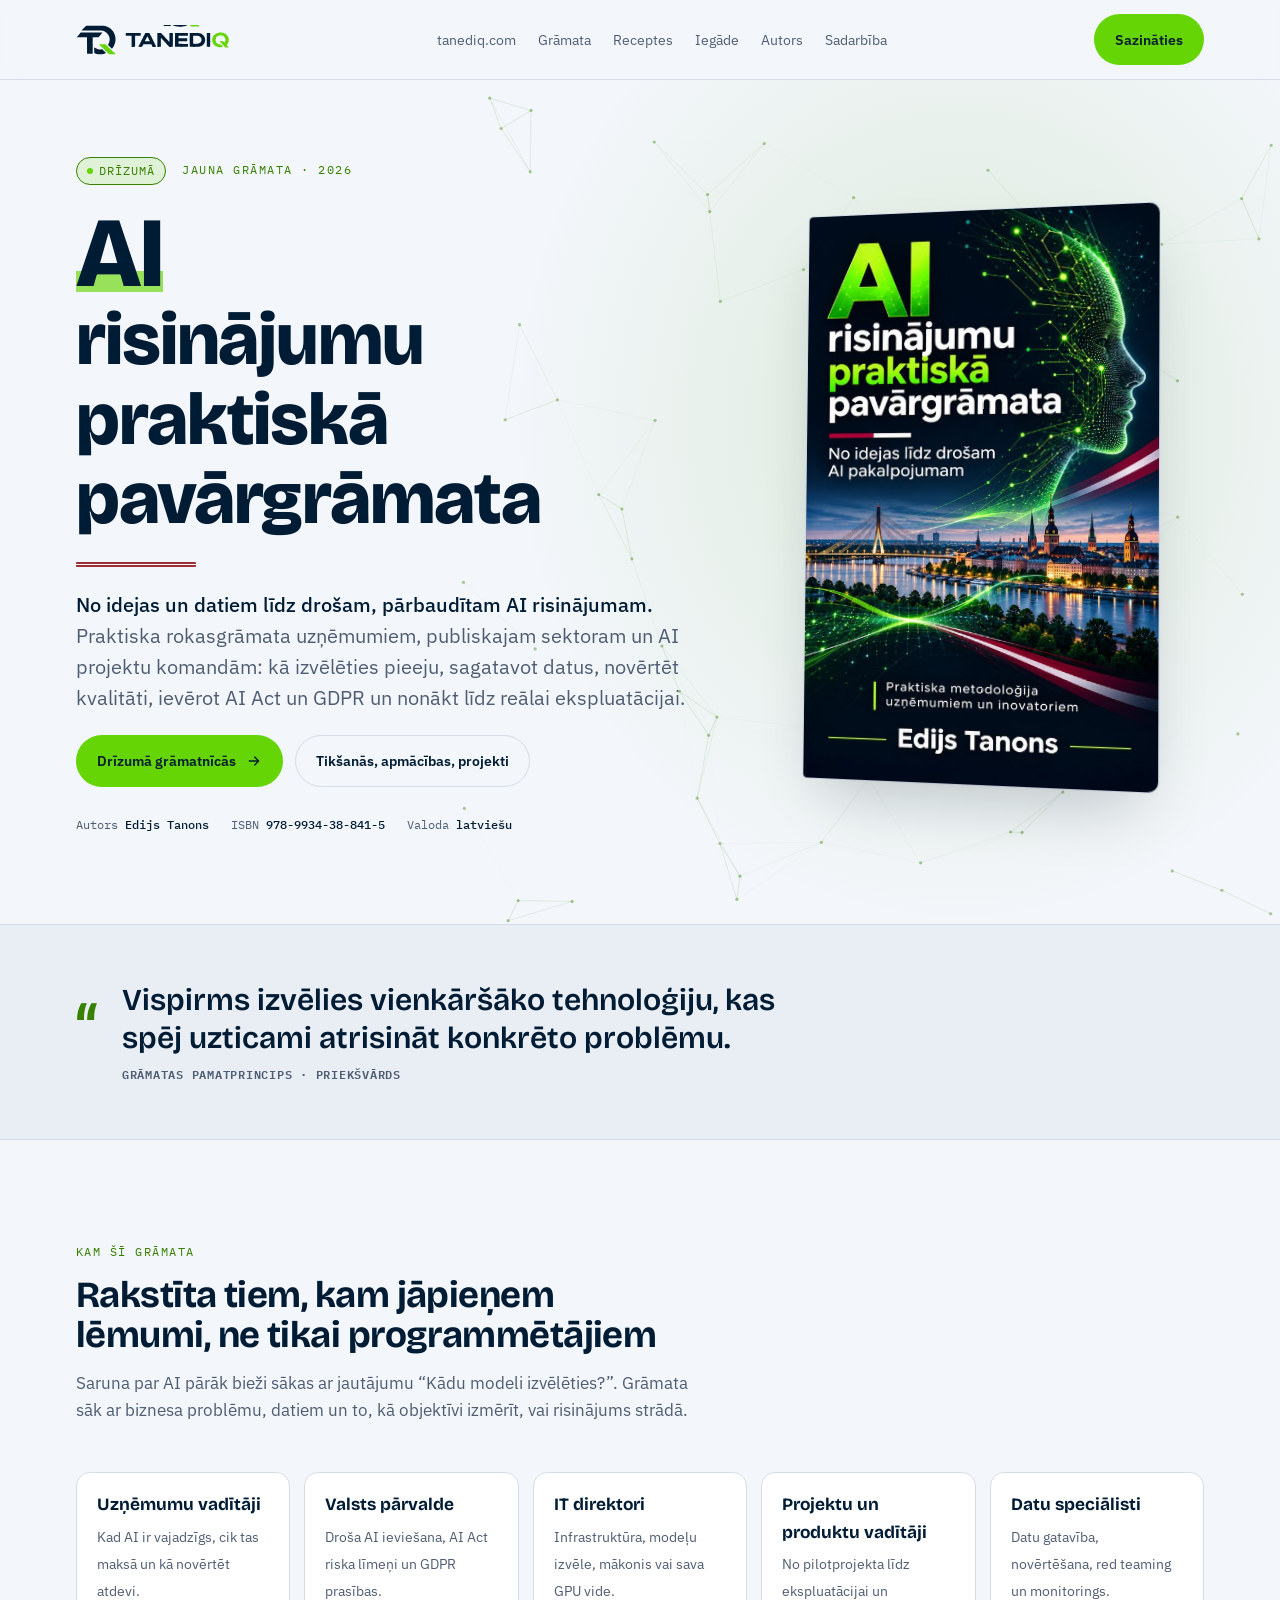
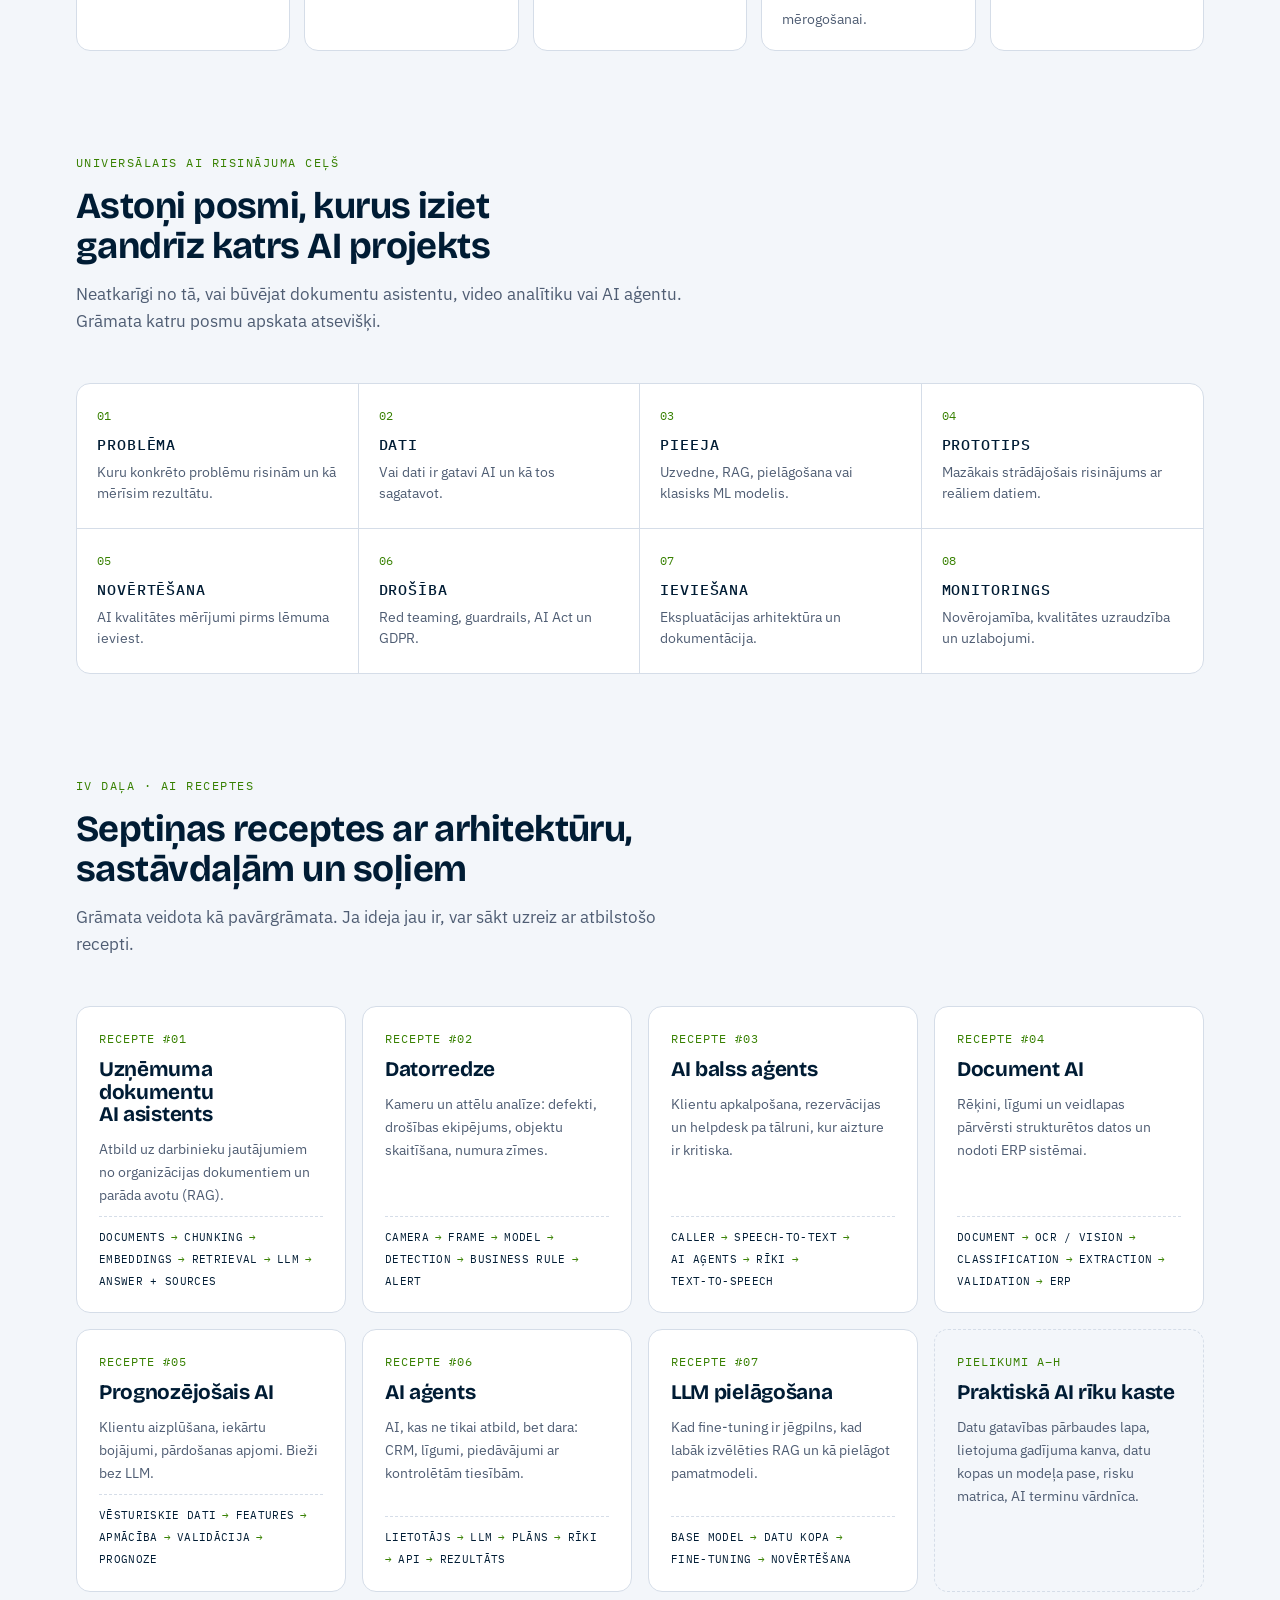
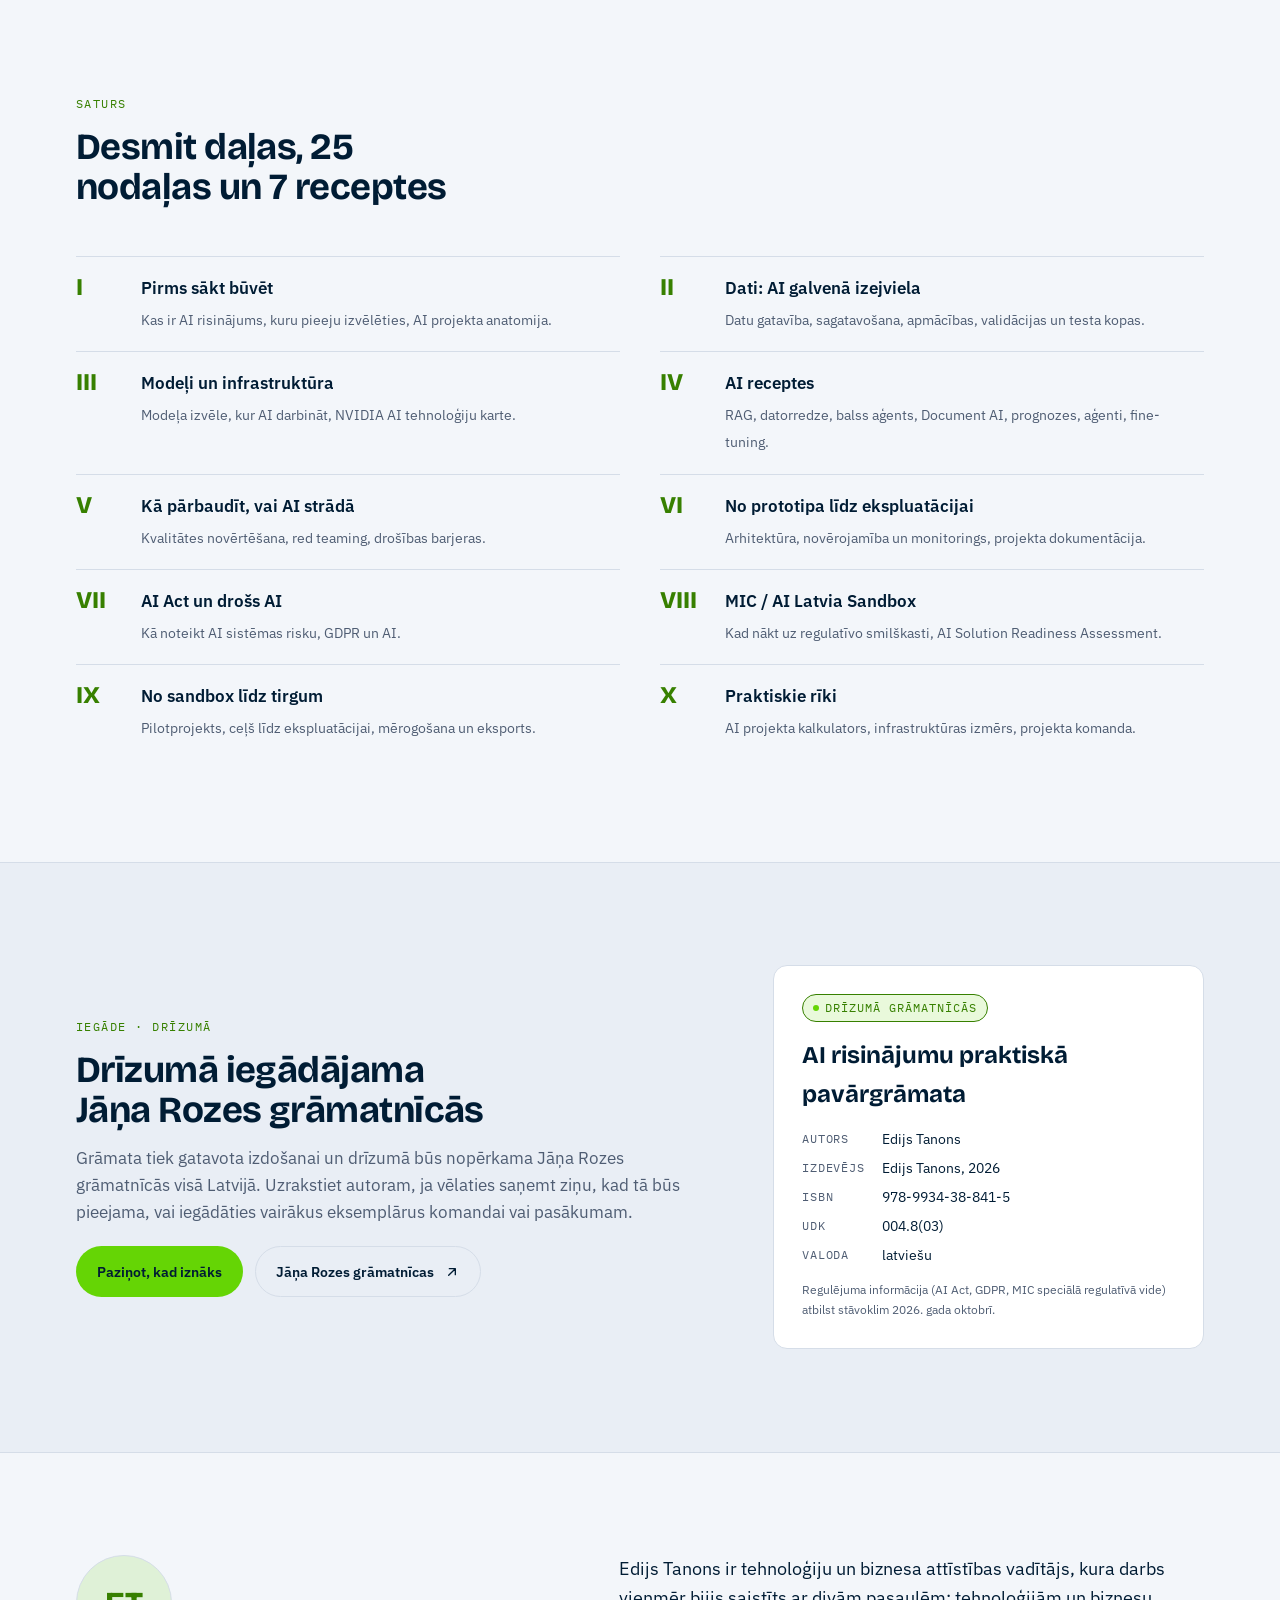
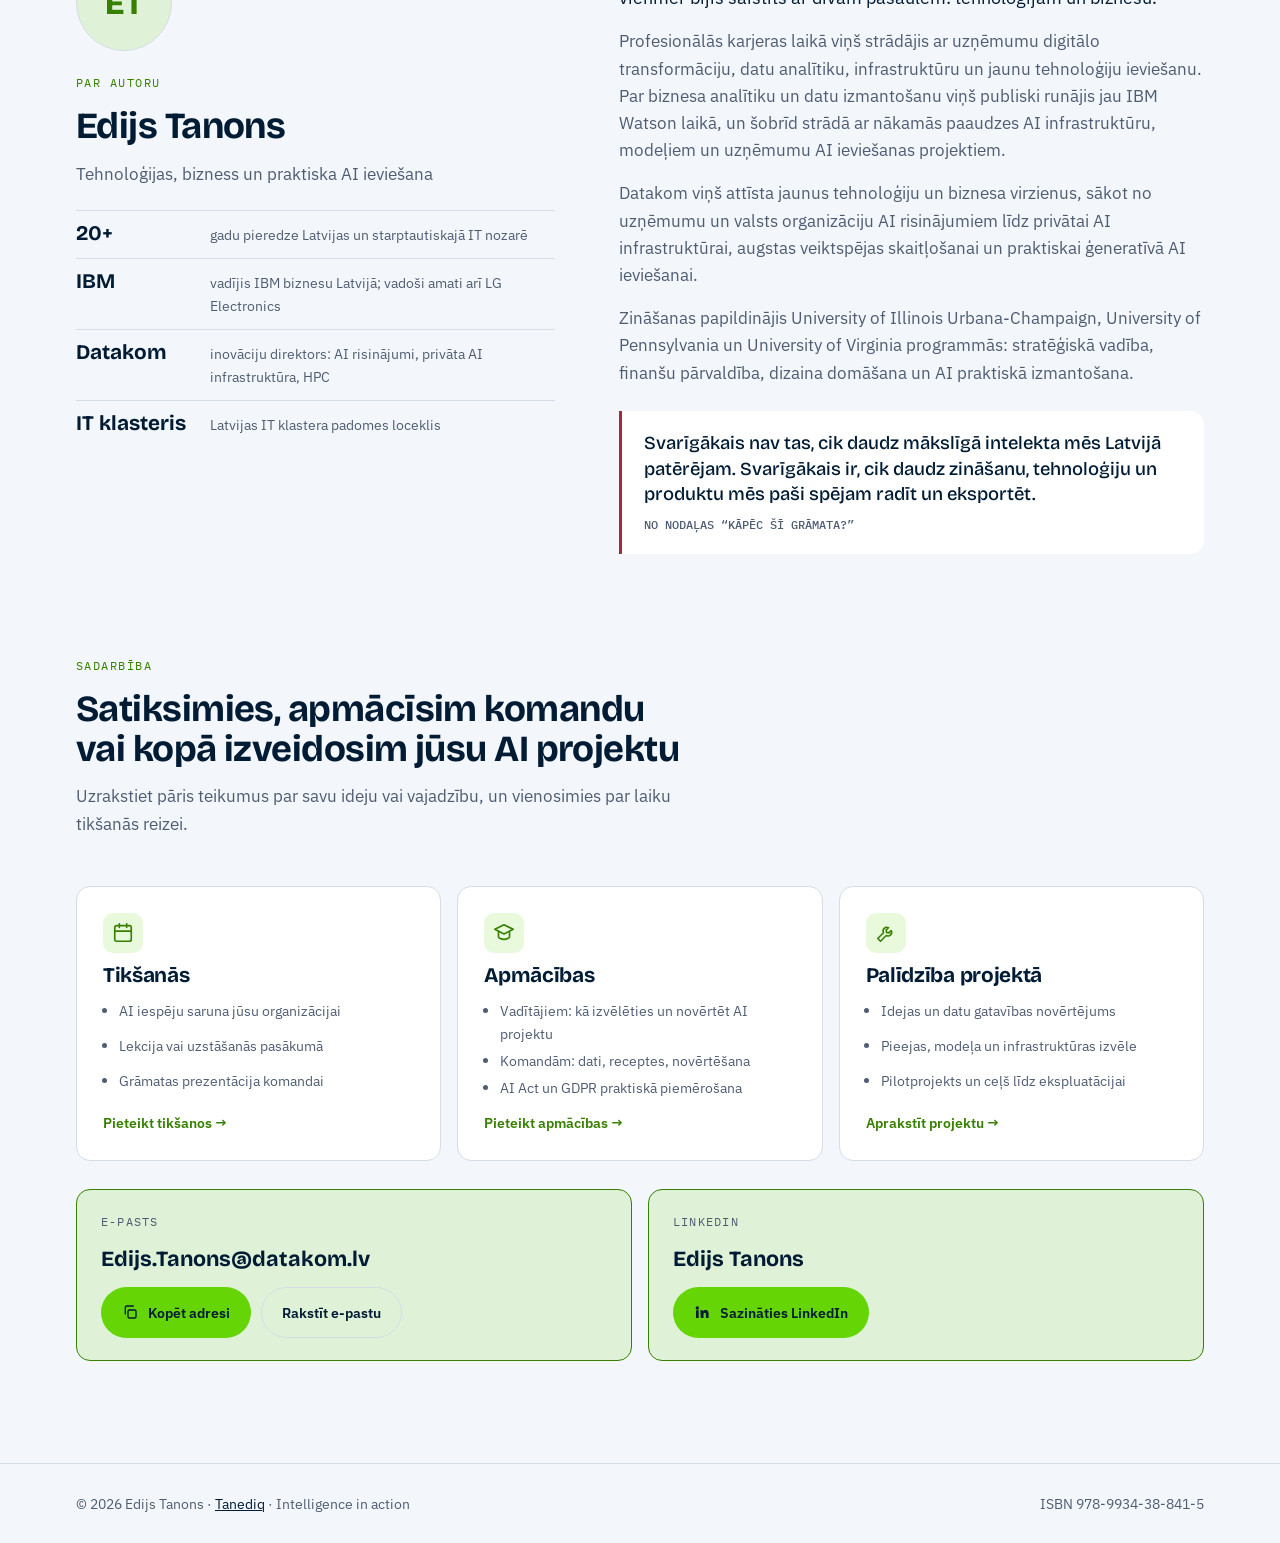
==== commit 4af17d44: "Noņemta lielā logotipa zīme; zīmola zaļā arī gaišajā režīmā - sākumlapas augšdaļā vairs nav lielās T" ====
--- a/gramata/index.html
+++ b/gramata/index.html
@@ -15,7 +15,7 @@
 <link rel="preconnect" href="https://fonts.googleapis.com">
 <link rel="preconnect" href="https://fonts.gstatic.com" crossorigin>
 <link rel="stylesheet" href="https://fonts.googleapis.com/css2?family=Bricolage+Grotesque:opsz,wght@12..96,500;12..96,700;12..96,800&family=IBM+Plex+Sans:wght@400;500;600&family=IBM+Plex+Mono:wght@400;500&display=swap">
-<link rel="stylesheet" href="../assets/tanediq.css">
+<link rel="stylesheet" href="../assets/tanediq.css?v=4">
 <link rel="icon" href="../favicon.svg" type="image/svg+xml">
 <link rel="icon" href="../favicon.ico" sizes="any">
 <link rel="apple-touch-icon" href="../apple-touch-icon.png">
@@ -312,6 +312,6 @@
     <span>ISBN 978-9934-38-841-5</span>
   </div>
 </footer>
-<script src="../assets/tanediq.js"></script>
+<script src="../assets/tanediq.js?v=4"></script>
 </body>
 </html>
--- a/assets/tanediq.css
+++ b/assets/tanediq.css
@@ -4,6 +4,7 @@
 :root{
   --bg:#050c1b; --bg-2:#0a1528; --surface:#0e1b33; --fg:#e8eef7; --muted:#97a6bd;
   --line:#1d2c48; --accent:#65d505; --brand:#65d505; --accent-ink:#04160a; --accent-soft:rgba(101,213,5,.12);
+  --fill:#65d505; --fill-ink:#001c34; --em-fg:#65d505; --em-mark:transparent;
   --carmine:#a8343c; --flag-white:#f4f4f2; --glow:rgba(101,213,5,.2); --shadow:rgba(0,0,0,.55);
   --f-display:"Bricolage Grotesque","Segoe UI",system-ui,sans-serif;
   --f-body:"IBM Plex Sans","Segoe UI",system-ui,-apple-system,sans-serif;
@@ -15,14 +16,14 @@
 @media (prefers-color-scheme: light){
   :root:not([data-theme="dark"]){
     --bg:#f3f6fa; --bg-2:#e9eef5; --surface:#ffffff; --fg:#001c34; --muted:#4f5d73;
-    --line:#d5dde8; --accent:#2f7a0a; --accent-ink:#ffffff; --accent-soft:rgba(47,122,10,.09);
+    --line:#d5dde8; --accent:#378000; --accent-ink:#001c34; --accent-soft:rgba(101,213,5,.14); --em-fg:#001c34; --em-mark:rgba(101,213,5,.65);
     --carmine:#9e2f37; --flag-white:#ffffff; --glow:rgba(70,160,20,.14); --shadow:rgba(10,20,40,.22);
     color-scheme:light;
   }
 }
 :root[data-theme="light"]{
   --bg:#f3f6fa; --bg-2:#e9eef5; --surface:#ffffff; --fg:#001c34; --muted:#4f5d73;
-  --line:#d5dde8; --accent:#2f7a0a; --accent-ink:#ffffff; --accent-soft:rgba(47,122,10,.09);
+  --line:#d5dde8; --accent:#378000; --accent-ink:#001c34; --accent-soft:rgba(101,213,5,.14); --em-fg:#001c34; --em-mark:rgba(101,213,5,.65);
   --carmine:#9e2f37; --flag-white:#ffffff; --glow:rgba(70,160,20,.14); --shadow:rgba(10,20,40,.22);
   color-scheme:light;
 }
@@ -54,7 +55,7 @@
 
 /* buttons */
 .btn{display:inline-flex;align-items:center;gap:10px;font-family:var(--f-body);font-weight:600;font-size:var(--t-s);padding:13px 20px;border-radius:999px;text-decoration:none;border:1px solid transparent;cursor:pointer;transition:transform .15s ease,background .15s ease,border-color .15s ease}
-.btn-primary{background:var(--accent);color:var(--accent-ink)}
+.btn-primary{background:var(--fill);color:var(--fill-ink)}
 .btn-primary:hover{transform:translateY(-1px)}
 .btn-ghost{border-color:var(--line);color:var(--fg);background:transparent}
 .btn-ghost:hover{border-color:var(--accent)}
@@ -77,7 +78,7 @@
 .hero-grid{position:relative;z-index:1;display:grid;grid-template-columns:minmax(0,1.15fr) minmax(0,.85fr);gap:clamp(32px,5vw,72px);align-items:center}
 .hero-copy{display:grid;gap:22px;min-width:0}
 .hero h1{font-size:var(--t-hero);font-weight:800}
-.hero h1 .ai{color:var(--accent);display:block;font-size:1.35em;line-height:.95}
+.hero h1 .ai{color:var(--em-fg);display:block;width:max-content;font-size:1.35em;line-height:.95;background:linear-gradient(transparent 68%,var(--em-mark) 68%,var(--em-mark) 90%,transparent 90%)}
 .hero .lede{font-size:clamp(1.05rem,1.6vw,1.22rem);color:var(--muted);max-width:52ch}
 .hero .lede strong{color:var(--fg);font-weight:500}
 .cta-row{display:flex;flex-wrap:wrap;gap:12px}
@@ -197,12 +198,12 @@
 
 /* ---- shared additions ---- */
 .chip{display:inline-flex;align-items:center;gap:6px;width:max-content;font-family:var(--f-mono);font-size:var(--t-xs);letter-spacing:.08em;text-transform:uppercase;color:var(--accent);background:var(--accent-soft);border:1px solid var(--accent);border-radius:999px;padding:3px 10px;margin-right:8px;vertical-align:middle}
-.chip::before{content:"";width:6px;height:6px;border-radius:50%;background:var(--accent)}
+.chip::before{content:"";width:6px;height:6px;border-radius:50%;background:var(--brand)}
 footer a{color:var(--fg)}
 
 /* ---- tanediq.com home ---- */
 .home-hero h1{font-size:clamp(2.2rem,5.4vw,4rem);font-weight:800;max-width:17ch}
-.home-hero h1 em{font-style:normal;color:var(--accent)}
+.home-hero h1 em{font-style:normal;color:var(--em-fg);background:linear-gradient(transparent 66%,var(--em-mark) 66%,var(--em-mark) 92%,transparent 92%);-webkit-box-decoration-break:clone;box-decoration-break:clone}
 .works{display:grid;grid-template-columns:repeat(3,minmax(0,1fr));gap:16px}
 .work{display:grid;grid-template-rows:auto auto 1fr auto;gap:12px;padding:26px;border-radius:var(--r);border:1px solid var(--line);background:var(--surface);text-decoration:none;color:var(--fg);transition:border-color .2s ease,transform .2s ease}
 a.work:hover{border-color:var(--accent);transform:translateY(-2px)}
@@ -220,8 +221,4 @@
 .brand{display:inline-flex;align-items:center;color:var(--fg)}
 .brand .logo{display:block;height:30px;width:auto}
 .logo-g{fill:var(--brand)}
-.hero-mark{justify-self:center;width:min(300px,100%);color:var(--fg);display:grid;justify-items:center;gap:22px}
-.tagline{font-family:var(--f-mono);font-size:var(--t-xs);letter-spacing:.24em;text-transform:uppercase;color:var(--muted);text-align:center;white-space:nowrap}
-.hero-mark .logo-mark{display:block;width:100%;height:auto;filter:drop-shadow(0 0 40px var(--glow))}
-.home-hero .hero-grid{grid-template-columns:minmax(0,1.25fr) minmax(0,.75fr)}
-@media (max-width:860px){.home-hero .hero-grid{grid-template-columns:1fr}.hero-mark{order:-1;width:120px;justify-self:start;justify-items:start;gap:10px}.tagline{font-size:.62rem;letter-spacing:.16em}}
+.home-hero .hero-grid{grid-template-columns:minmax(0,1fr)}
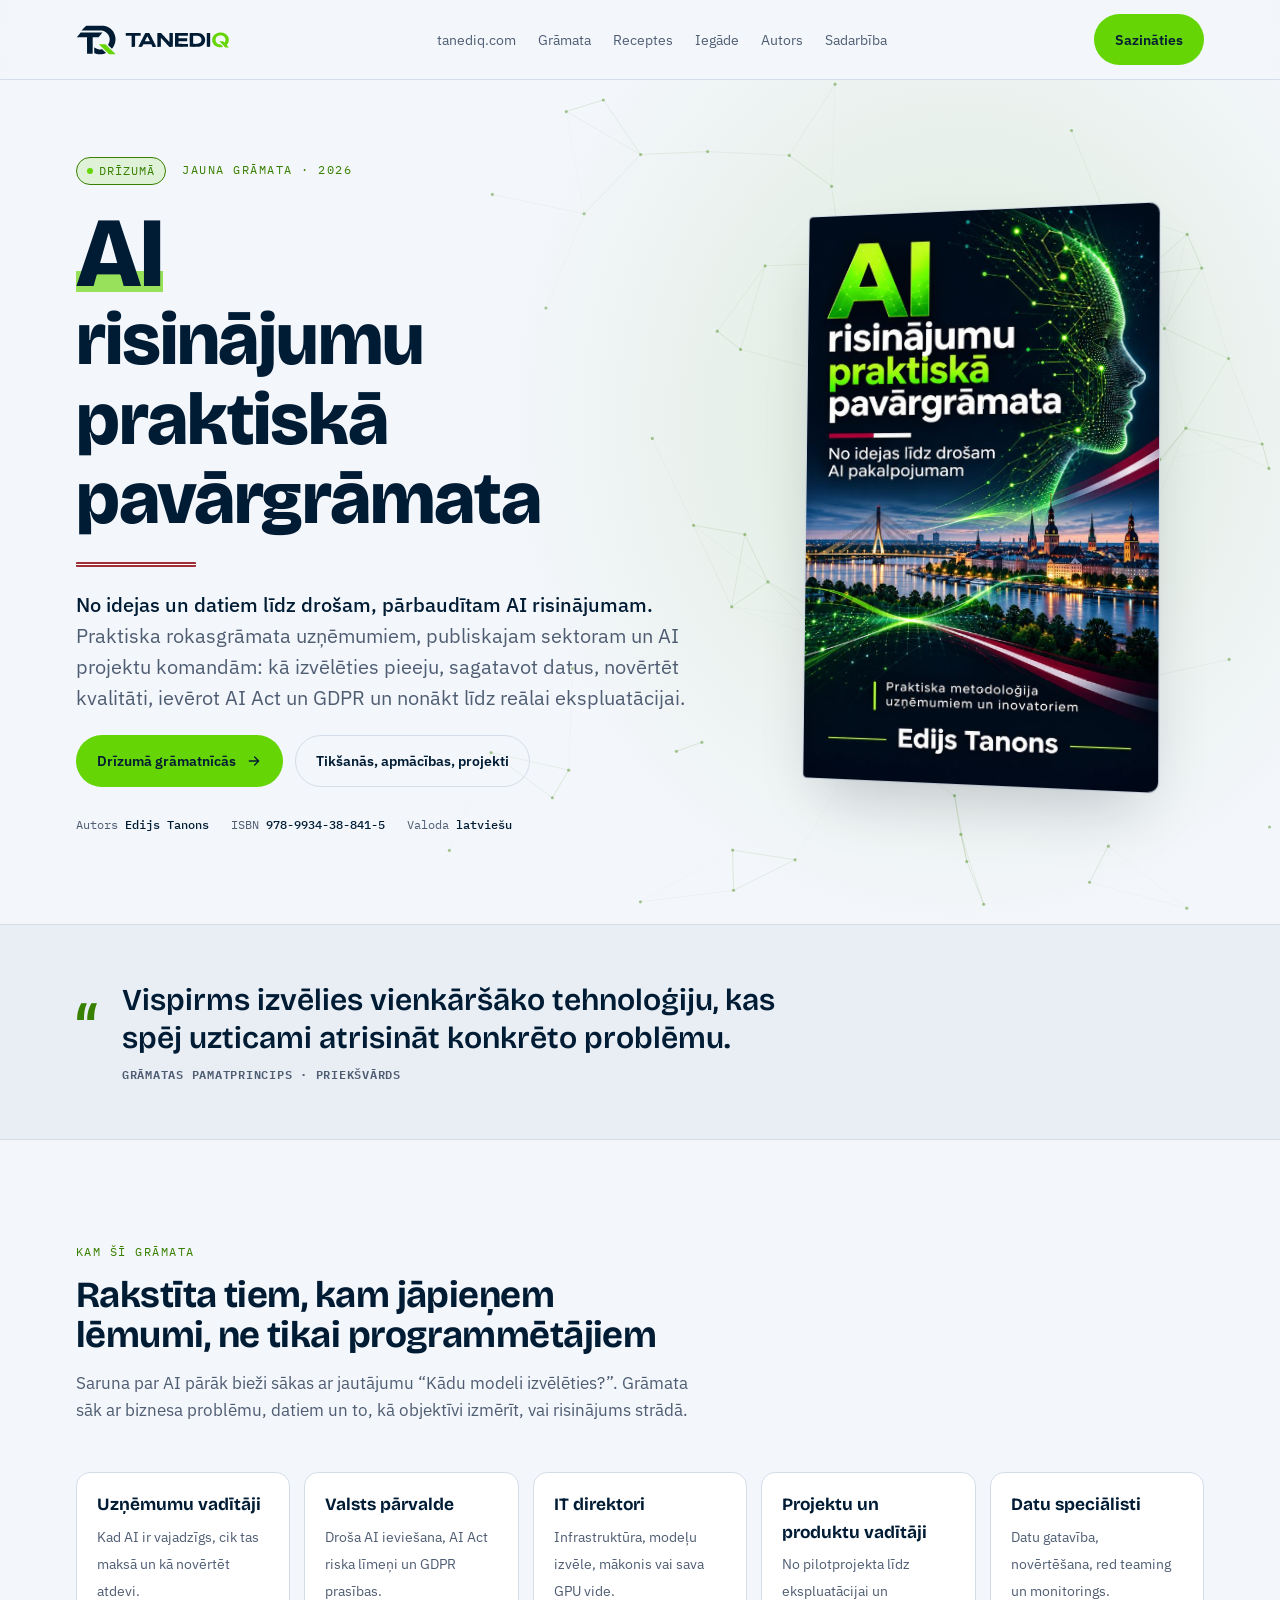
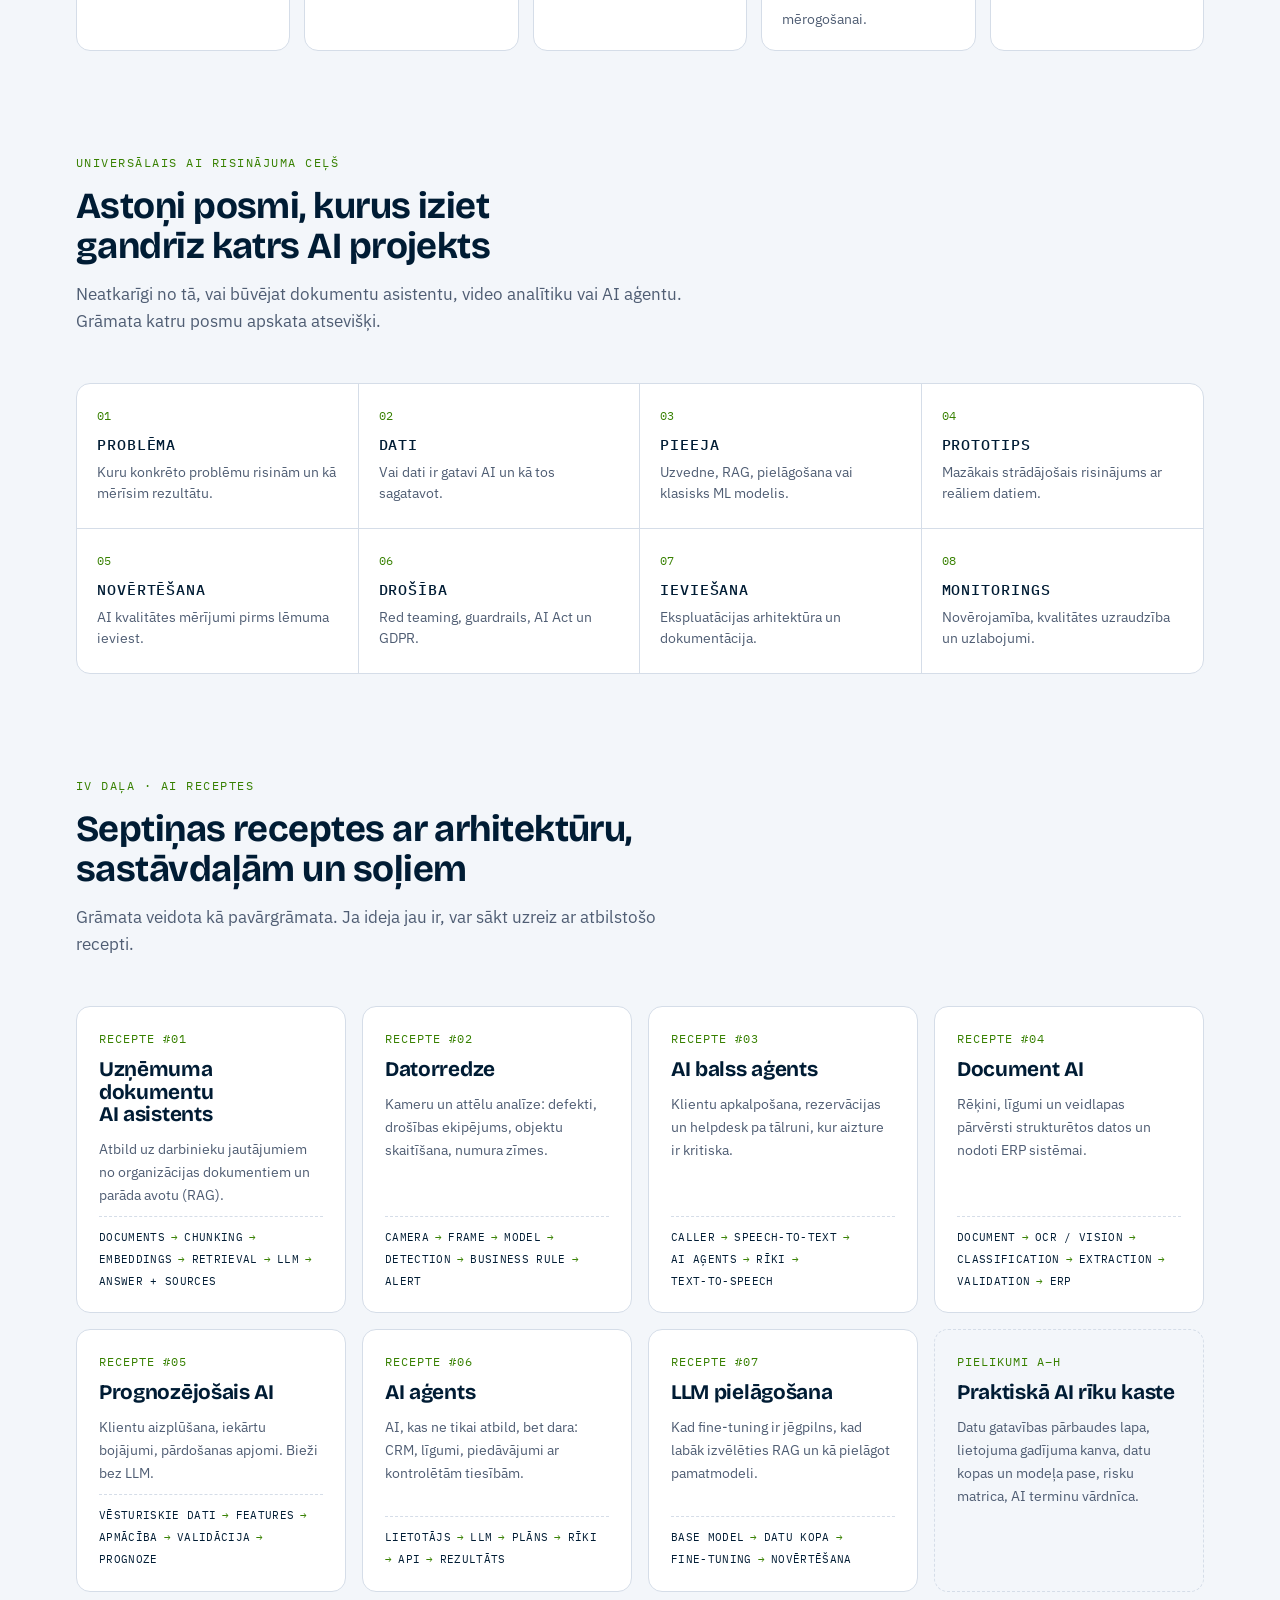
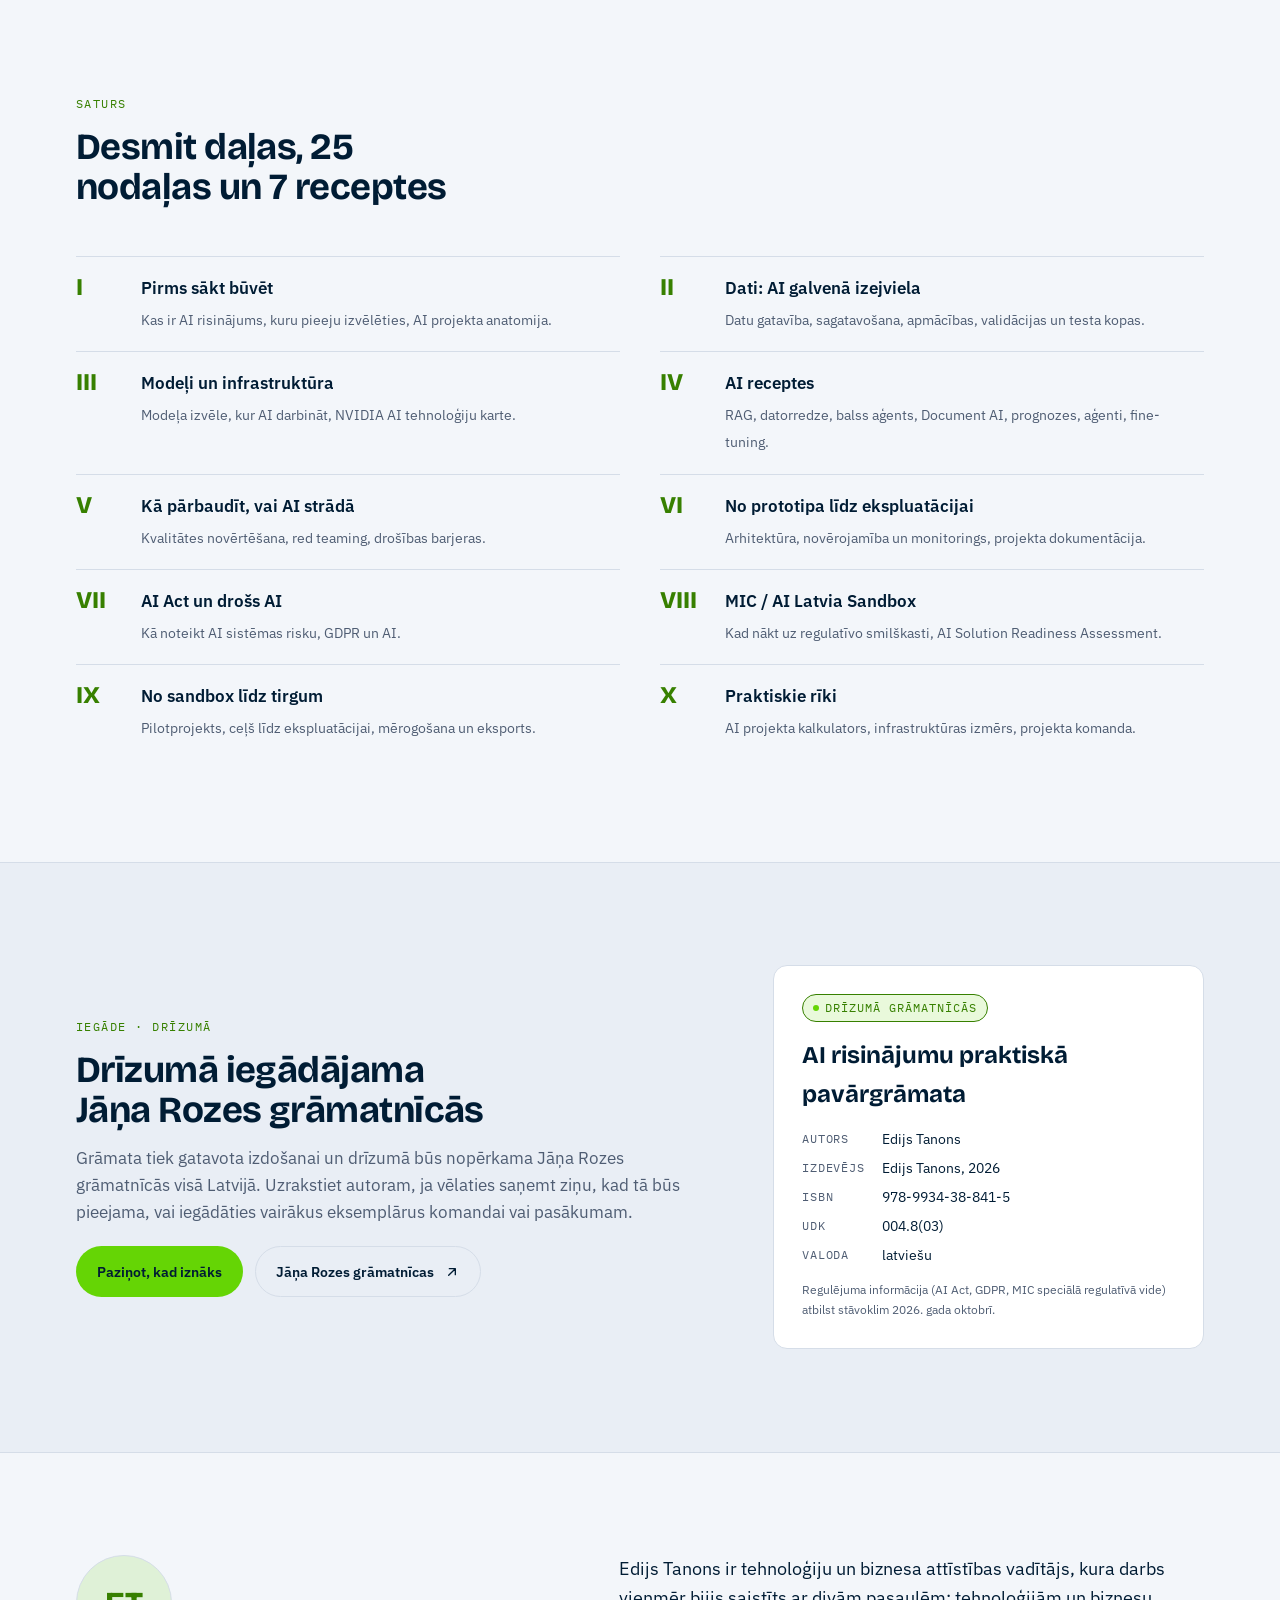
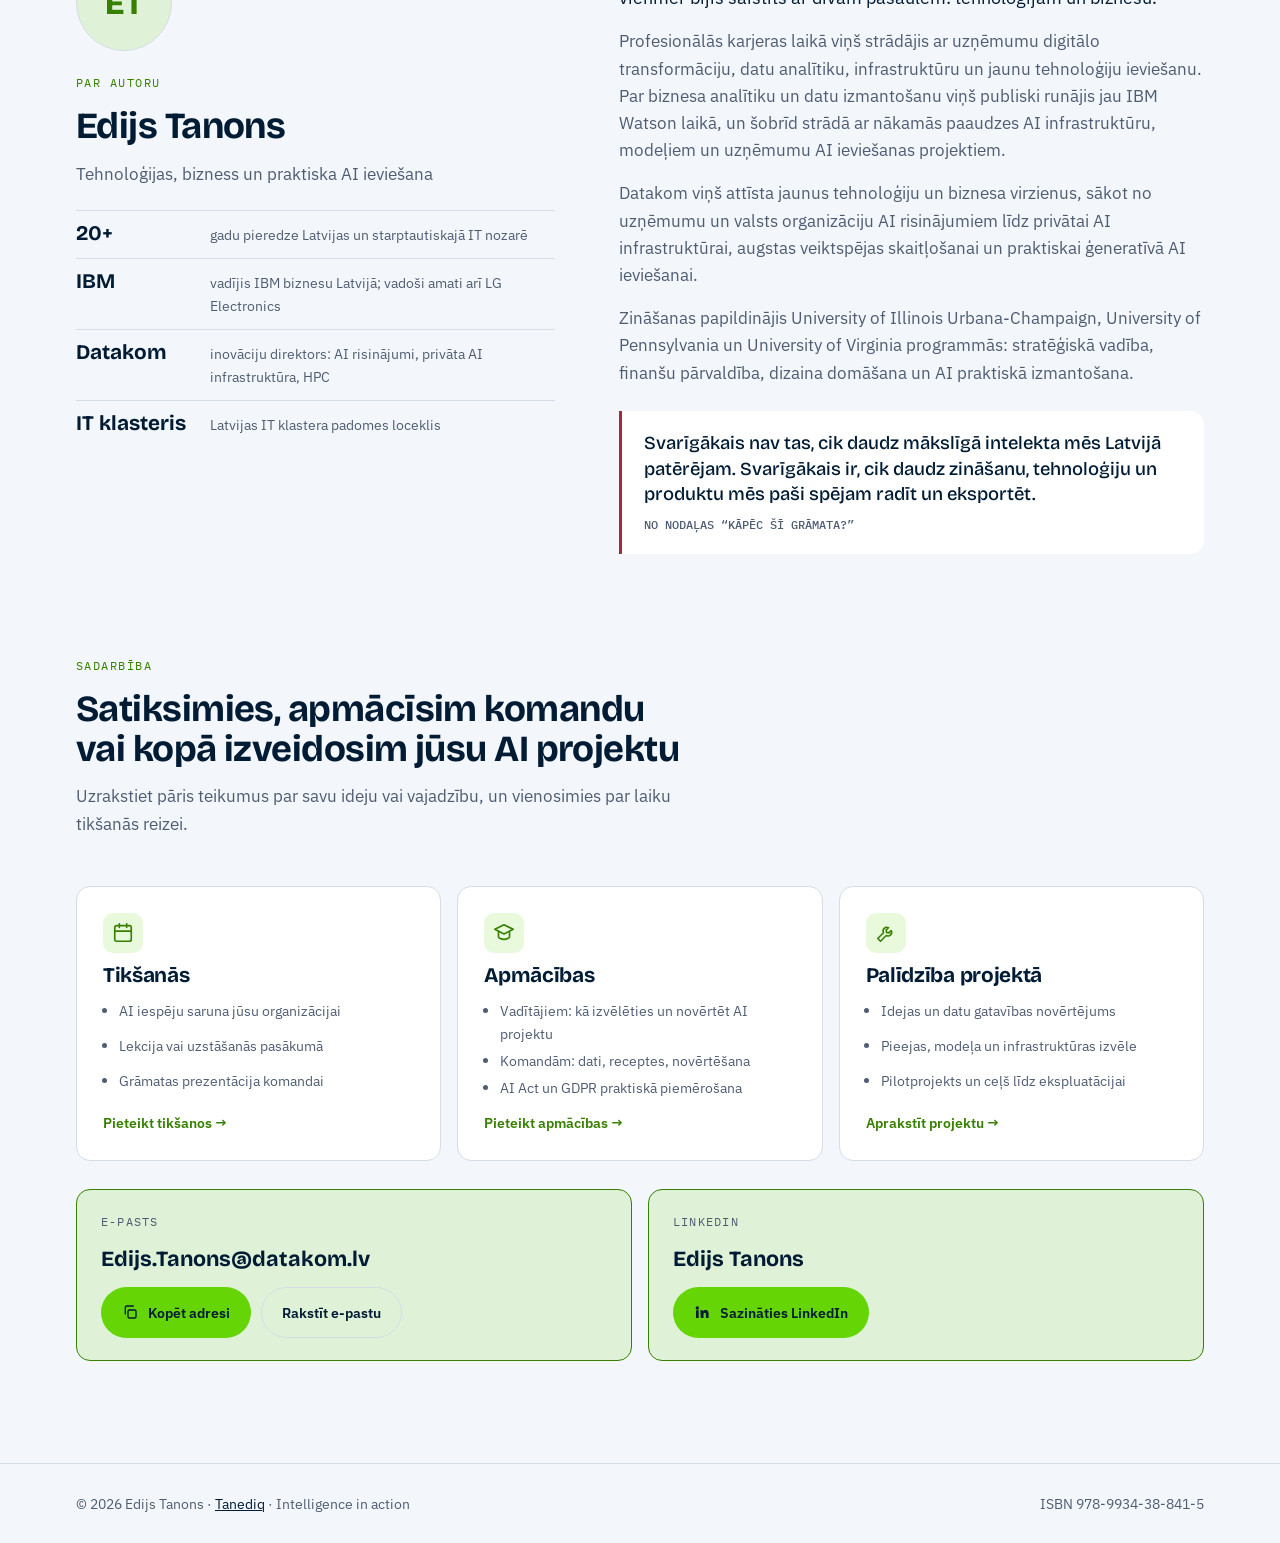
==== commit 36e5e4a9: "Logotipa labojums: horizontālajā versijā vairs nav lieku fragmentu virs NED Horizontālajā logotipā (" ====
--- a/gramata/index.html
+++ b/gramata/index.html
@@ -15,7 +15,7 @@
 <link rel="preconnect" href="https://fonts.googleapis.com">
 <link rel="preconnect" href="https://fonts.gstatic.com" crossorigin>
 <link rel="stylesheet" href="https://fonts.googleapis.com/css2?family=Bricolage+Grotesque:opsz,wght@12..96,500;12..96,700;12..96,800&family=IBM+Plex+Sans:wght@400;500;600&family=IBM+Plex+Mono:wght@400;500&display=swap">
-<link rel="stylesheet" href="../assets/tanediq.css?v=4">
+<link rel="stylesheet" href="../assets/tanediq.css?v=5">
 <link rel="icon" href="../favicon.svg" type="image/svg+xml">
 <link rel="icon" href="../favicon.ico" sizes="any">
 <link rel="apple-touch-icon" href="../apple-touch-icon.png">
@@ -23,7 +23,7 @@
 <body>
 <header class="top">
   <div class="wrap">
-    <a class="brand" href="../"><svg class="logo" viewBox="0 0 4763 929" aria-hidden="true" focusable="false"><g transform="scale(0.7938)"><g transform="translate(-1320,-756)"><g transform="translate(0.000000,3258.000000) scale(0.100000,-0.100000)" fill="currentColor"><path d="M16781 24308 c-223 -227 -617 -627 -876 -888 -468 -471 -565 -571 -565 -583 0 -4 1763 -8 3918 -10 4271 -3 3932 1 4252 -56 1460 -264 2644 -1525 2815 -2997 88 -761 -98 -1569 -540 -2339 -52 -91 -95 -174 -95 -184 0 -10 61 -75 138 -147 134 -126 260 -249 791 -769 536 -524 588 -575 598 -575 38 0 380 459 577 773 592 944 900 2205 808 3307 -21 254 -80 641 -122 800 -5 19 -25 98 -45 175 -50 197 -60 232 -85 300 -12 33 -34 96 -50 140 -137 394 -282 695 -525 1095 -332 548 -905 1142 -1461 1517 -441 297 -920 518 -1423 658 -348 97 -536 135 -821 168 -184 21 -198 21 -3535 24 l-3350 3 -404 -412z M19183 22100 c-2762 -3 -4175 -8 -4181 -15 -5 -5 -65 -80 -133 -164 -68 -85 -207 -259 -309 -385 -102 -127 -316 -393 -475 -591 -158 -198 -320 -398 -360 -445 -157 -188 -205 -250 -205 -265 0 -13 204 -15 1978 -15 1567 0 1982 -3 1995 -12 16 -12 17 -224 17 -3202 1 -2112 4 -3195 11 -3207 13 -26 2185 -30 2195 -5 3 8 6 1453 7 3211 2 2828 4 3197 17 3205 9 6 449 10 1141 10 l1127 0 55 73 c86 112 313 402 403 512 44 55 136 172 204 260 69 88 240 304 382 480 350 436 366 456 399 490 27 29 39 65 22 65 -5 1 -33 2 -63 3 -30 1 -1932 0 -4227 -3z M20320 16278 c0 -7 0 -507 -2 -1111 -1 -942 0 -1099 13 -1111 8 -7 77 -37 154 -66 192 -73 214 -81 265 -95 25 -7 110 -34 190 -60 732 -234 1656 -303 2495 -184 416 59 579 97 990 234 351 117 488 176 483 208 -2 11 -115 128 -253 261 -137 132 -472 458 -743 725 -272 267 -504 490 -515 495 -15 5 -74 -2 -177 -22 -479 -94 -859 -89 -1373 19 -458 96 -989 347 -1444 681 -53 39 -83 48 -83 26z M5845 11660 l-80 -5 0 -440 0 -440 895 -2 c819 -3 896 -4 907 -20 10 -12 13 -391 13 -1707 0 -1331 3 -1692 13 -1698 19 -12 1025 -10 1048 2 19 11 19 40 19 1703 0 1304 3 1696 12 1705 9 9 212 12 854 12 717 0 843 2 853 14 15 17 16 855 2 869 -9 9 -4396 16 -4536 7z M11839 11650 c-9 -8 -90 -159 -179 -335 -204 -401 -379 -743 -440 -860 -26 -49 -125 -243 -220 -430 -95 -187 -210 -412 -255 -500 -45 -88 -141 -275 -213 -415 -71 -140 -193 -379 -270 -530 -77 -151 -205 -403 -285 -560 -79 -157 -186 -365 -236 -463 -50 -98 -91 -184 -91 -191 0 -24 37 -26 598 -26 539 0 552 0 572 20 11 11 20 25 20 30 0 20 371 755 387 768 21 15 2403 18 2432 2 10 -5 28 -33 41 -62 12 -29 71 -149 129 -268 59 -118 131 -267 161 -330 29 -63 62 -125 73 -137 l20 -23 571 0 c354 0 577 4 586 10 17 11 -540 1134 -1180 2378 -49 94 -144 279 -211 410 -155 303 -243 470 -288 552 -20 36 -42 76 -49 90 -65 138 -440 861 -453 875 -18 18 -1199 13 -1220 -5z m891 -1566 c389 -780 492 -993 486 -1009 -5 -15 -1492 -24 -1530 -9 -9 3 -16 13 -16 21 0 14 175 368 540 1088 100 198 192 379 203 403 13 27 27 42 37 40 9 -2 120 -213 280 -534z M15568 11657 l-21 -7 5 -2146 c5 -1805 8 -2148 19 -2155 27 -17 1036 -11 1053 6 13 14 15 168 13 1396 -3 1518 -7 1430 56 1358 34 -37 363 -395 667 -723 332 -359 574 -624 794 -871 54 -60 133 -146 176 -190 42 -44 101 -107 131 -141 30 -33 180 -197 334 -364 154 -167 313 -340 354 -384 40 -45 81 -84 90 -88 27 -12 1094 -8 1109 4 18 15 18 4308 0 4309 -153 9 -1042 -2 -1049 -12 -6 -8 -7 -598 -4 -1392 7 -1563 14 -1438 -74 -1340 -25 28 -102 113 -170 190 -69 76 -154 170 -190 208 -36 39 -132 142 -212 230 -81 88 -250 272 -375 409 -126 138 -258 282 -294 321 -119 132 -394 429 -485 525 -50 52 -119 127 -155 165 -35 39 -143 153 -240 255 -97 102 -201 212 -230 245 -29 33 -83 92 -118 130 l-64 70 -550 0 c-302 0 -558 -3 -570 -8z M21065 11660 l-40 -5 -3 -2144 c-1 -1601 1 -2147 9 -2158 16 -19 3967 -19 3993 0 15 11 16 56 14 462 l-3 450 -1457 5 c-1008 3 -1460 8 -1468 16 -7 7 -9 139 -8 415 l3 404 90 7 c50 4 648 7 1330 6 682 -1 1246 1 1253 5 17 11 18 847 0 865 -9 9 -319 12 -1333 12 -1014 0 -1324 3 -1333 12 -21 21 -17 732 4 749 13 11 270 13 1443 14 784 0 1432 4 1439 8 14 10 18 862 3 871 -11 7 -3883 13 -3936 6z M25985 11662 c-246 -1 -393 -6 -399 -12 -15 -15 -19 -4279 -4 -4297 13 -17 2198 -19 2440 -3 695 47 1275 279 1707 686 645 607 812 1561 417 2389 -248 520 -753 920 -1401 1109 -33 10 -73 22 -90 28 -75 23 -275 57 -510 84 -152 18 -963 24 -2160 16z m1895 -896 c803 -18 1355 -526 1354 -1246 -1 -663 -497 -1151 -1254 -1235 -188 -21 -1317 -17 -1330 5 -12 18 -13 2449 -2 2467 12 18 601 23 1232 9z M30910 11660 l-45 -5 -3 -2144 c-1 -1576 1 -2147 9 -2157 16 -19 1018 -21 1037 -2 18 18 17 4293 0 4305 -14 9 -923 11 -998 3z"/></g><g transform="translate(0.000000,3258.000000) scale(0.100000,-0.100000)" class="logo-g"><path d="M22198 17498 c-53 -18 -13 -83 94 -155 20 -13 42 -38 48 -54 7 -16 27 -41 44 -55 33 -28 105 -98 659 -639 192 -187 358 -346 370 -355 12 -8 155 -148 318 -310 467 -465 669 -660 684 -660 7 0 25 -20 39 -44 14 -24 38 -51 53 -61 15 -10 106 -95 201 -189 95 -94 181 -175 190 -179 10 -5 26 -23 36 -40 10 -18 59 -68 108 -112 96 -86 115 -105 247 -237 47 -49 94 -90 103 -93 9 -4 20 -14 23 -24 3 -11 45 -56 93 -102 48 -46 130 -127 182 -179 52 -52 122 -121 155 -152 33 -32 80 -78 104 -103 25 -25 49 -45 54 -45 5 0 29 -16 53 -36 l44 -37 1243 -2 c683 -1 1252 1 1265 6 32 12 27 39 -16 84 -101 106 -632 617 -669 644 -23 17 -49 44 -57 60 -9 16 -30 41 -48 56 -46 37 -377 354 -408 389 -48 56 -116 122 -290 283 -96 90 -184 172 -195 184 -130 138 -437 434 -462 445 -18 8 -40 29 -49 47 -18 34 -413 425 -448 442 -12 6 -26 22 -33 35 -13 28 -412 415 -455 443 -16 10 -28 23 -28 31 0 16 -419 424 -452 440 -13 6 -30 26 -39 43 -9 18 -36 49 -60 69 -24 20 -69 62 -99 94 -40 43 -66 61 -97 69 -54 15 -2465 14 -2505 -1z M34850 11770 c-102 -4 -212 -13 -245 -19 -119 -22 -192 -39 -295 -68 -58 -17 -127 -36 -155 -44 -27 -7 -61 -21 -75 -30 -14 -10 -52 -25 -85 -35 -89 -25 -403 -194 -534 -288 -206 -146 -456 -392 -534 -525 -18 -29 -52 -83 -76 -120 -71 -106 -201 -374 -215 -445 -8 -34 -23 -94 -34 -132 -97 -323 -95 -943 3 -1174 9 -19 24 -64 34 -100 36 -122 107 -291 147 -350 17 -25 42 -65 55 -90 13 -25 41 -70 62 -100 21 -30 52 -75 69 -100 16 -25 50 -60 74 -78 24 -18 44 -39 44 -47 0 -37 420 -393 466 -395 7 0 35 -16 62 -35 248 -170 767 -333 1165 -365 259 -21 678 -6 742 27 17 8 57 17 90 19 59 5 118 16 183 36 36 11 66 56 55 84 -7 20 -76 97 -158 179 -34 33 -74 77 -89 98 -15 21 -38 43 -50 49 -13 5 -31 24 -41 41 -21 35 -264 304 -294 325 -12 9 -77 16 -183 22 -89 5 -192 16 -228 24 -312 70 -359 84 -430 126 -36 22 -76 43 -90 49 -14 5 -50 26 -80 45 -30 20 -60 36 -68 36 -17 0 -229 203 -262 251 -14 21 -48 70 -76 111 -42 61 -144 269 -144 294 0 4 -10 18 -22 31 -38 41 -63 445 -39 635 10 71 58 246 93 338 72 185 298 468 453 565 17 11 46 31 65 46 87 67 350 182 465 203 44 8 112 22 150 30 99 22 293 31 398 17 48 -6 126 -16 175 -21 98 -12 202 -35 247 -55 17 -7 59 -24 95 -36 36 -13 81 -33 100 -45 19 -12 58 -27 85 -34 28 -8 61 -24 75 -39 14 -15 48 -42 75 -60 28 -19 76 -58 107 -88 31 -29 60 -53 65 -53 5 0 23 -19 40 -42 17 -24 65 -88 107 -143 41 -55 87 -129 102 -165 15 -36 37 -83 49 -105 13 -22 26 -60 30 -85 4 -25 15 -75 25 -112 41 -151 51 -430 20 -553 -6 -22 -17 -75 -25 -118 -9 -47 -31 -114 -58 -170 -25 -51 -47 -104 -50 -118 -4 -14 -18 -38 -32 -53 -14 -15 -32 -41 -41 -59 -21 -42 -64 -87 -83 -87 -8 0 -49 35 -90 78 -42 43 -85 85 -96 93 -18 13 -46 47 -138 167 -48 64 -38 63 -590 63 -541 1 -576 -2 -577 -53 0 -10 110 -120 148 -147 18 -12 39 -36 48 -53 8 -16 77 -92 152 -168 75 -77 160 -166 187 -199 28 -34 65 -70 83 -82 18 -12 40 -33 49 -48 9 -14 40 -51 70 -81 29 -30 85 -91 124 -135 39 -44 91 -96 116 -116 24 -19 52 -49 63 -66 10 -17 35 -46 56 -65 20 -18 46 -44 58 -57 11 -13 40 -44 63 -70 22 -25 74 -84 115 -130 137 -158 420 -449 442 -455 35 -9 938 -6 980 3 51 12 63 25 45 49 -66 91 -110 145 -153 188 -105 106 -156 160 -156 167 0 5 -42 56 -94 115 -195 221 -216 247 -216 264 0 9 36 57 79 105 44 48 93 106 110 128 115 152 241 341 241 362 0 7 11 30 24 51 23 37 132 353 160 467 60 241 57 697 -5 950 -5 22 -16 67 -24 100 -18 75 -62 215 -74 229 -4 6 -20 44 -35 83 -15 40 -32 76 -37 79 -6 3 -21 29 -33 57 -23 51 -39 75 -178 269 -120 169 -319 365 -468 463 -25 16 -60 42 -78 57 -18 15 -51 38 -73 50 -22 13 -66 38 -97 55 -87 50 -218 112 -307 145 -151 58 -307 108 -336 108 -15 0 -40 5 -56 11 -30 11 -137 33 -278 55 -112 18 -459 25 -705 14z"/></g></g></g><g transform="translate(1510.7,206.4)"><g transform="translate(-546,-2052)"><g transform="translate(0.000000,3258.000000) scale(0.100000,-0.100000)" fill="currentColor"><path d="M16781 24308 c-223 -227 -617 -627 -876 -888 -468 -471 -565 -571 -565 -583 0 -4 1763 -8 3918 -10 4271 -3 3932 1 4252 -56 1460 -264 2644 -1525 2815 -2997 88 -761 -98 -1569 -540 -2339 -52 -91 -95 -174 -95 -184 0 -10 61 -75 138 -147 134 -126 260 -249 791 -769 536 -524 588 -575 598 -575 38 0 380 459 577 773 592 944 900 2205 808 3307 -21 254 -80 641 -122 800 -5 19 -25 98 -45 175 -50 197 -60 232 -85 300 -12 33 -34 96 -50 140 -137 394 -282 695 -525 1095 -332 548 -905 1142 -1461 1517 -441 297 -920 518 -1423 658 -348 97 -536 135 -821 168 -184 21 -198 21 -3535 24 l-3350 3 -404 -412z M19183 22100 c-2762 -3 -4175 -8 -4181 -15 -5 -5 -65 -80 -133 -164 -68 -85 -207 -259 -309 -385 -102 -127 -316 -393 -475 -591 -158 -198 -320 -398 -360 -445 -157 -188 -205 -250 -205 -265 0 -13 204 -15 1978 -15 1567 0 1982 -3 1995 -12 16 -12 17 -224 17 -3202 1 -2112 4 -3195 11 -3207 13 -26 2185 -30 2195 -5 3 8 6 1453 7 3211 2 2828 4 3197 17 3205 9 6 449 10 1141 10 l1127 0 55 73 c86 112 313 402 403 512 44 55 136 172 204 260 69 88 240 304 382 480 350 436 366 456 399 490 27 29 39 65 22 65 -5 1 -33 2 -63 3 -30 1 -1932 0 -4227 -3z M20320 16278 c0 -7 0 -507 -2 -1111 -1 -942 0 -1099 13 -1111 8 -7 77 -37 154 -66 192 -73 214 -81 265 -95 25 -7 110 -34 190 -60 732 -234 1656 -303 2495 -184 416 59 579 97 990 234 351 117 488 176 483 208 -2 11 -115 128 -253 261 -137 132 -472 458 -743 725 -272 267 -504 490 -515 495 -15 5 -74 -2 -177 -22 -479 -94 -859 -89 -1373 19 -458 96 -989 347 -1444 681 -53 39 -83 48 -83 26z M5845 11660 l-80 -5 0 -440 0 -440 895 -2 c819 -3 896 -4 907 -20 10 -12 13 -391 13 -1707 0 -1331 3 -1692 13 -1698 19 -12 1025 -10 1048 2 19 11 19 40 19 1703 0 1304 3 1696 12 1705 9 9 212 12 854 12 717 0 843 2 853 14 15 17 16 855 2 869 -9 9 -4396 16 -4536 7z M11839 11650 c-9 -8 -90 -159 -179 -335 -204 -401 -379 -743 -440 -860 -26 -49 -125 -243 -220 -430 -95 -187 -210 -412 -255 -500 -45 -88 -141 -275 -213 -415 -71 -140 -193 -379 -270 -530 -77 -151 -205 -403 -285 -560 -79 -157 -186 -365 -236 -463 -50 -98 -91 -184 -91 -191 0 -24 37 -26 598 -26 539 0 552 0 572 20 11 11 20 25 20 30 0 20 371 755 387 768 21 15 2403 18 2432 2 10 -5 28 -33 41 -62 12 -29 71 -149 129 -268 59 -118 131 -267 161 -330 29 -63 62 -125 73 -137 l20 -23 571 0 c354 0 577 4 586 10 17 11 -540 1134 -1180 2378 -49 94 -144 279 -211 410 -155 303 -243 470 -288 552 -20 36 -42 76 -49 90 -65 138 -440 861 -453 875 -18 18 -1199 13 -1220 -5z m891 -1566 c389 -780 492 -993 486 -1009 -5 -15 -1492 -24 -1530 -9 -9 3 -16 13 -16 21 0 14 175 368 540 1088 100 198 192 379 203 403 13 27 27 42 37 40 9 -2 120 -213 280 -534z M15568 11657 l-21 -7 5 -2146 c5 -1805 8 -2148 19 -2155 27 -17 1036 -11 1053 6 13 14 15 168 13 1396 -3 1518 -7 1430 56 1358 34 -37 363 -395 667 -723 332 -359 574 -624 794 -871 54 -60 133 -146 176 -190 42 -44 101 -107 131 -141 30 -33 180 -197 334 -364 154 -167 313 -340 354 -384 40 -45 81 -84 90 -88 27 -12 1094 -8 1109 4 18 15 18 4308 0 4309 -153 9 -1042 -2 -1049 -12 -6 -8 -7 -598 -4 -1392 7 -1563 14 -1438 -74 -1340 -25 28 -102 113 -170 190 -69 76 -154 170 -190 208 -36 39 -132 142 -212 230 -81 88 -250 272 -375 409 -126 138 -258 282 -294 321 -119 132 -394 429 -485 525 -50 52 -119 127 -155 165 -35 39 -143 153 -240 255 -97 102 -201 212 -230 245 -29 33 -83 92 -118 130 l-64 70 -550 0 c-302 0 -558 -3 -570 -8z M21065 11660 l-40 -5 -3 -2144 c-1 -1601 1 -2147 9 -2158 16 -19 3967 -19 3993 0 15 11 16 56 14 462 l-3 450 -1457 5 c-1008 3 -1460 8 -1468 16 -7 7 -9 139 -8 415 l3 404 90 7 c50 4 648 7 1330 6 682 -1 1246 1 1253 5 17 11 18 847 0 865 -9 9 -319 12 -1333 12 -1014 0 -1324 3 -1333 12 -21 21 -17 732 4 749 13 11 270 13 1443 14 784 0 1432 4 1439 8 14 10 18 862 3 871 -11 7 -3883 13 -3936 6z M25985 11662 c-246 -1 -393 -6 -399 -12 -15 -15 -19 -4279 -4 -4297 13 -17 2198 -19 2440 -3 695 47 1275 279 1707 686 645 607 812 1561 417 2389 -248 520 -753 920 -1401 1109 -33 10 -73 22 -90 28 -75 23 -275 57 -510 84 -152 18 -963 24 -2160 16z m1895 -896 c803 -18 1355 -526 1354 -1246 -1 -663 -497 -1151 -1254 -1235 -188 -21 -1317 -17 -1330 5 -12 18 -13 2449 -2 2467 12 18 601 23 1232 9z M30910 11660 l-45 -5 -3 -2144 c-1 -1576 1 -2147 9 -2157 16 -19 1018 -21 1037 -2 18 18 17 4293 0 4305 -14 9 -923 11 -998 3z"/></g><g transform="translate(0.000000,3258.000000) scale(0.100000,-0.100000)" class="logo-g"><path d="M22198 17498 c-53 -18 -13 -83 94 -155 20 -13 42 -38 48 -54 7 -16 27 -41 44 -55 33 -28 105 -98 659 -639 192 -187 358 -346 370 -355 12 -8 155 -148 318 -310 467 -465 669 -660 684 -660 7 0 25 -20 39 -44 14 -24 38 -51 53 -61 15 -10 106 -95 201 -189 95 -94 181 -175 190 -179 10 -5 26 -23 36 -40 10 -18 59 -68 108 -112 96 -86 115 -105 247 -237 47 -49 94 -90 103 -93 9 -4 20 -14 23 -24 3 -11 45 -56 93 -102 48 -46 130 -127 182 -179 52 -52 122 -121 155 -152 33 -32 80 -78 104 -103 25 -25 49 -45 54 -45 5 0 29 -16 53 -36 l44 -37 1243 -2 c683 -1 1252 1 1265 6 32 12 27 39 -16 84 -101 106 -632 617 -669 644 -23 17 -49 44 -57 60 -9 16 -30 41 -48 56 -46 37 -377 354 -408 389 -48 56 -116 122 -290 283 -96 90 -184 172 -195 184 -130 138 -437 434 -462 445 -18 8 -40 29 -49 47 -18 34 -413 425 -448 442 -12 6 -26 22 -33 35 -13 28 -412 415 -455 443 -16 10 -28 23 -28 31 0 16 -419 424 -452 440 -13 6 -30 26 -39 43 -9 18 -36 49 -60 69 -24 20 -69 62 -99 94 -40 43 -66 61 -97 69 -54 15 -2465 14 -2505 -1z M34850 11770 c-102 -4 -212 -13 -245 -19 -119 -22 -192 -39 -295 -68 -58 -17 -127 -36 -155 -44 -27 -7 -61 -21 -75 -30 -14 -10 -52 -25 -85 -35 -89 -25 -403 -194 -534 -288 -206 -146 -456 -392 -534 -525 -18 -29 -52 -83 -76 -120 -71 -106 -201 -374 -215 -445 -8 -34 -23 -94 -34 -132 -97 -323 -95 -943 3 -1174 9 -19 24 -64 34 -100 36 -122 107 -291 147 -350 17 -25 42 -65 55 -90 13 -25 41 -70 62 -100 21 -30 52 -75 69 -100 16 -25 50 -60 74 -78 24 -18 44 -39 44 -47 0 -37 420 -393 466 -395 7 0 35 -16 62 -35 248 -170 767 -333 1165 -365 259 -21 678 -6 742 27 17 8 57 17 90 19 59 5 118 16 183 36 36 11 66 56 55 84 -7 20 -76 97 -158 179 -34 33 -74 77 -89 98 -15 21 -38 43 -50 49 -13 5 -31 24 -41 41 -21 35 -264 304 -294 325 -12 9 -77 16 -183 22 -89 5 -192 16 -228 24 -312 70 -359 84 -430 126 -36 22 -76 43 -90 49 -14 5 -50 26 -80 45 -30 20 -60 36 -68 36 -17 0 -229 203 -262 251 -14 21 -48 70 -76 111 -42 61 -144 269 -144 294 0 4 -10 18 -22 31 -38 41 -63 445 -39 635 10 71 58 246 93 338 72 185 298 468 453 565 17 11 46 31 65 46 87 67 350 182 465 203 44 8 112 22 150 30 99 22 293 31 398 17 48 -6 126 -16 175 -21 98 -12 202 -35 247 -55 17 -7 59 -24 95 -36 36 -13 81 -33 100 -45 19 -12 58 -27 85 -34 28 -8 61 -24 75 -39 14 -15 48 -42 75 -60 28 -19 76 -58 107 -88 31 -29 60 -53 65 -53 5 0 23 -19 40 -42 17 -24 65 -88 107 -143 41 -55 87 -129 102 -165 15 -36 37 -83 49 -105 13 -22 26 -60 30 -85 4 -25 15 -75 25 -112 41 -151 51 -430 20 -553 -6 -22 -17 -75 -25 -118 -9 -47 -31 -114 -58 -170 -25 -51 -47 -104 -50 -118 -4 -14 -18 -38 -32 -53 -14 -15 -32 -41 -41 -59 -21 -42 -64 -87 -83 -87 -8 0 -49 35 -90 78 -42 43 -85 85 -96 93 -18 13 -46 47 -138 167 -48 64 -38 63 -590 63 -541 1 -576 -2 -577 -53 0 -10 110 -120 148 -147 18 -12 39 -36 48 -53 8 -16 77 -92 152 -168 75 -77 160 -166 187 -199 28 -34 65 -70 83 -82 18 -12 40 -33 49 -48 9 -14 40 -51 70 -81 29 -30 85 -91 124 -135 39 -44 91 -96 116 -116 24 -19 52 -49 63 -66 10 -17 35 -46 56 -65 20 -18 46 -44 58 -57 11 -13 40 -44 63 -70 22 -25 74 -84 115 -130 137 -158 420 -449 442 -455 35 -9 938 -6 980 3 51 12 63 25 45 49 -66 91 -110 145 -153 188 -105 106 -156 160 -156 167 0 5 -42 56 -94 115 -195 221 -216 247 -216 264 0 9 36 57 79 105 44 48 93 106 110 128 115 152 241 341 241 362 0 7 11 30 24 51 23 37 132 353 160 467 60 241 57 697 -5 950 -5 22 -16 67 -24 100 -18 75 -62 215 -74 229 -4 6 -20 44 -35 83 -15 40 -32 76 -37 79 -6 3 -21 29 -33 57 -23 51 -39 75 -178 269 -120 169 -319 365 -468 463 -25 16 -60 42 -78 57 -18 15 -51 38 -73 50 -22 13 -66 38 -97 55 -87 50 -218 112 -307 145 -151 58 -307 108 -336 108 -15 0 -40 5 -56 11 -30 11 -137 33 -278 55 -112 18 -459 25 -705 14z"/></g></g></g></svg><span class="sr-only">Tanediq</span></a>
+    <a class="brand" href="../"><svg class="logo" viewBox="0 0 4763 929" aria-hidden="true" focusable="false"><g transform="scale(0.7938)"><clipPath id="tqlm"><rect width="1578" height="1170"/></clipPath><g clip-path="url(#tqlm)"><g transform="translate(-1320,-756)"><g transform="translate(0.000000,3258.000000) scale(0.100000,-0.100000)" fill="currentColor"><path d="M16781 24308 c-223 -227 -617 -627 -876 -888 -468 -471 -565 -571 -565 -583 0 -4 1763 -8 3918 -10 4271 -3 3932 1 4252 -56 1460 -264 2644 -1525 2815 -2997 88 -761 -98 -1569 -540 -2339 -52 -91 -95 -174 -95 -184 0 -10 61 -75 138 -147 134 -126 260 -249 791 -769 536 -524 588 -575 598 -575 38 0 380 459 577 773 592 944 900 2205 808 3307 -21 254 -80 641 -122 800 -5 19 -25 98 -45 175 -50 197 -60 232 -85 300 -12 33 -34 96 -50 140 -137 394 -282 695 -525 1095 -332 548 -905 1142 -1461 1517 -441 297 -920 518 -1423 658 -348 97 -536 135 -821 168 -184 21 -198 21 -3535 24 l-3350 3 -404 -412z M19183 22100 c-2762 -3 -4175 -8 -4181 -15 -5 -5 -65 -80 -133 -164 -68 -85 -207 -259 -309 -385 -102 -127 -316 -393 -475 -591 -158 -198 -320 -398 -360 -445 -157 -188 -205 -250 -205 -265 0 -13 204 -15 1978 -15 1567 0 1982 -3 1995 -12 16 -12 17 -224 17 -3202 1 -2112 4 -3195 11 -3207 13 -26 2185 -30 2195 -5 3 8 6 1453 7 3211 2 2828 4 3197 17 3205 9 6 449 10 1141 10 l1127 0 55 73 c86 112 313 402 403 512 44 55 136 172 204 260 69 88 240 304 382 480 350 436 366 456 399 490 27 29 39 65 22 65 -5 1 -33 2 -63 3 -30 1 -1932 0 -4227 -3z M20320 16278 c0 -7 0 -507 -2 -1111 -1 -942 0 -1099 13 -1111 8 -7 77 -37 154 -66 192 -73 214 -81 265 -95 25 -7 110 -34 190 -60 732 -234 1656 -303 2495 -184 416 59 579 97 990 234 351 117 488 176 483 208 -2 11 -115 128 -253 261 -137 132 -472 458 -743 725 -272 267 -504 490 -515 495 -15 5 -74 -2 -177 -22 -479 -94 -859 -89 -1373 19 -458 96 -989 347 -1444 681 -53 39 -83 48 -83 26z M5845 11660 l-80 -5 0 -440 0 -440 895 -2 c819 -3 896 -4 907 -20 10 -12 13 -391 13 -1707 0 -1331 3 -1692 13 -1698 19 -12 1025 -10 1048 2 19 11 19 40 19 1703 0 1304 3 1696 12 1705 9 9 212 12 854 12 717 0 843 2 853 14 15 17 16 855 2 869 -9 9 -4396 16 -4536 7z M11839 11650 c-9 -8 -90 -159 -179 -335 -204 -401 -379 -743 -440 -860 -26 -49 -125 -243 -220 -430 -95 -187 -210 -412 -255 -500 -45 -88 -141 -275 -213 -415 -71 -140 -193 -379 -270 -530 -77 -151 -205 -403 -285 -560 -79 -157 -186 -365 -236 -463 -50 -98 -91 -184 -91 -191 0 -24 37 -26 598 -26 539 0 552 0 572 20 11 11 20 25 20 30 0 20 371 755 387 768 21 15 2403 18 2432 2 10 -5 28 -33 41 -62 12 -29 71 -149 129 -268 59 -118 131 -267 161 -330 29 -63 62 -125 73 -137 l20 -23 571 0 c354 0 577 4 586 10 17 11 -540 1134 -1180 2378 -49 94 -144 279 -211 410 -155 303 -243 470 -288 552 -20 36 -42 76 -49 90 -65 138 -440 861 -453 875 -18 18 -1199 13 -1220 -5z m891 -1566 c389 -780 492 -993 486 -1009 -5 -15 -1492 -24 -1530 -9 -9 3 -16 13 -16 21 0 14 175 368 540 1088 100 198 192 379 203 403 13 27 27 42 37 40 9 -2 120 -213 280 -534z M15568 11657 l-21 -7 5 -2146 c5 -1805 8 -2148 19 -2155 27 -17 1036 -11 1053 6 13 14 15 168 13 1396 -3 1518 -7 1430 56 1358 34 -37 363 -395 667 -723 332 -359 574 -624 794 -871 54 -60 133 -146 176 -190 42 -44 101 -107 131 -141 30 -33 180 -197 334 -364 154 -167 313 -340 354 -384 40 -45 81 -84 90 -88 27 -12 1094 -8 1109 4 18 15 18 4308 0 4309 -153 9 -1042 -2 -1049 -12 -6 -8 -7 -598 -4 -1392 7 -1563 14 -1438 -74 -1340 -25 28 -102 113 -170 190 -69 76 -154 170 -190 208 -36 39 -132 142 -212 230 -81 88 -250 272 -375 409 -126 138 -258 282 -294 321 -119 132 -394 429 -485 525 -50 52 -119 127 -155 165 -35 39 -143 153 -240 255 -97 102 -201 212 -230 245 -29 33 -83 92 -118 130 l-64 70 -550 0 c-302 0 -558 -3 -570 -8z M21065 11660 l-40 -5 -3 -2144 c-1 -1601 1 -2147 9 -2158 16 -19 3967 -19 3993 0 15 11 16 56 14 462 l-3 450 -1457 5 c-1008 3 -1460 8 -1468 16 -7 7 -9 139 -8 415 l3 404 90 7 c50 4 648 7 1330 6 682 -1 1246 1 1253 5 17 11 18 847 0 865 -9 9 -319 12 -1333 12 -1014 0 -1324 3 -1333 12 -21 21 -17 732 4 749 13 11 270 13 1443 14 784 0 1432 4 1439 8 14 10 18 862 3 871 -11 7 -3883 13 -3936 6z M25985 11662 c-246 -1 -393 -6 -399 -12 -15 -15 -19 -4279 -4 -4297 13 -17 2198 -19 2440 -3 695 47 1275 279 1707 686 645 607 812 1561 417 2389 -248 520 -753 920 -1401 1109 -33 10 -73 22 -90 28 -75 23 -275 57 -510 84 -152 18 -963 24 -2160 16z m1895 -896 c803 -18 1355 -526 1354 -1246 -1 -663 -497 -1151 -1254 -1235 -188 -21 -1317 -17 -1330 5 -12 18 -13 2449 -2 2467 12 18 601 23 1232 9z M30910 11660 l-45 -5 -3 -2144 c-1 -1576 1 -2147 9 -2157 16 -19 1018 -21 1037 -2 18 18 17 4293 0 4305 -14 9 -923 11 -998 3z"/></g><g transform="translate(0.000000,3258.000000) scale(0.100000,-0.100000)" class="logo-g"><path d="M22198 17498 c-53 -18 -13 -83 94 -155 20 -13 42 -38 48 -54 7 -16 27 -41 44 -55 33 -28 105 -98 659 -639 192 -187 358 -346 370 -355 12 -8 155 -148 318 -310 467 -465 669 -660 684 -660 7 0 25 -20 39 -44 14 -24 38 -51 53 -61 15 -10 106 -95 201 -189 95 -94 181 -175 190 -179 10 -5 26 -23 36 -40 10 -18 59 -68 108 -112 96 -86 115 -105 247 -237 47 -49 94 -90 103 -93 9 -4 20 -14 23 -24 3 -11 45 -56 93 -102 48 -46 130 -127 182 -179 52 -52 122 -121 155 -152 33 -32 80 -78 104 -103 25 -25 49 -45 54 -45 5 0 29 -16 53 -36 l44 -37 1243 -2 c683 -1 1252 1 1265 6 32 12 27 39 -16 84 -101 106 -632 617 -669 644 -23 17 -49 44 -57 60 -9 16 -30 41 -48 56 -46 37 -377 354 -408 389 -48 56 -116 122 -290 283 -96 90 -184 172 -195 184 -130 138 -437 434 -462 445 -18 8 -40 29 -49 47 -18 34 -413 425 -448 442 -12 6 -26 22 -33 35 -13 28 -412 415 -455 443 -16 10 -28 23 -28 31 0 16 -419 424 -452 440 -13 6 -30 26 -39 43 -9 18 -36 49 -60 69 -24 20 -69 62 -99 94 -40 43 -66 61 -97 69 -54 15 -2465 14 -2505 -1z M34850 11770 c-102 -4 -212 -13 -245 -19 -119 -22 -192 -39 -295 -68 -58 -17 -127 -36 -155 -44 -27 -7 -61 -21 -75 -30 -14 -10 -52 -25 -85 -35 -89 -25 -403 -194 -534 -288 -206 -146 -456 -392 -534 -525 -18 -29 -52 -83 -76 -120 -71 -106 -201 -374 -215 -445 -8 -34 -23 -94 -34 -132 -97 -323 -95 -943 3 -1174 9 -19 24 -64 34 -100 36 -122 107 -291 147 -350 17 -25 42 -65 55 -90 13 -25 41 -70 62 -100 21 -30 52 -75 69 -100 16 -25 50 -60 74 -78 24 -18 44 -39 44 -47 0 -37 420 -393 466 -395 7 0 35 -16 62 -35 248 -170 767 -333 1165 -365 259 -21 678 -6 742 27 17 8 57 17 90 19 59 5 118 16 183 36 36 11 66 56 55 84 -7 20 -76 97 -158 179 -34 33 -74 77 -89 98 -15 21 -38 43 -50 49 -13 5 -31 24 -41 41 -21 35 -264 304 -294 325 -12 9 -77 16 -183 22 -89 5 -192 16 -228 24 -312 70 -359 84 -430 126 -36 22 -76 43 -90 49 -14 5 -50 26 -80 45 -30 20 -60 36 -68 36 -17 0 -229 203 -262 251 -14 21 -48 70 -76 111 -42 61 -144 269 -144 294 0 4 -10 18 -22 31 -38 41 -63 445 -39 635 10 71 58 246 93 338 72 185 298 468 453 565 17 11 46 31 65 46 87 67 350 182 465 203 44 8 112 22 150 30 99 22 293 31 398 17 48 -6 126 -16 175 -21 98 -12 202 -35 247 -55 17 -7 59 -24 95 -36 36 -13 81 -33 100 -45 19 -12 58 -27 85 -34 28 -8 61 -24 75 -39 14 -15 48 -42 75 -60 28 -19 76 -58 107 -88 31 -29 60 -53 65 -53 5 0 23 -19 40 -42 17 -24 65 -88 107 -143 41 -55 87 -129 102 -165 15 -36 37 -83 49 -105 13 -22 26 -60 30 -85 4 -25 15 -75 25 -112 41 -151 51 -430 20 -553 -6 -22 -17 -75 -25 -118 -9 -47 -31 -114 -58 -170 -25 -51 -47 -104 -50 -118 -4 -14 -18 -38 -32 -53 -14 -15 -32 -41 -41 -59 -21 -42 -64 -87 -83 -87 -8 0 -49 35 -90 78 -42 43 -85 85 -96 93 -18 13 -46 47 -138 167 -48 64 -38 63 -590 63 -541 1 -576 -2 -577 -53 0 -10 110 -120 148 -147 18 -12 39 -36 48 -53 8 -16 77 -92 152 -168 75 -77 160 -166 187 -199 28 -34 65 -70 83 -82 18 -12 40 -33 49 -48 9 -14 40 -51 70 -81 29 -30 85 -91 124 -135 39 -44 91 -96 116 -116 24 -19 52 -49 63 -66 10 -17 35 -46 56 -65 20 -18 46 -44 58 -57 11 -13 40 -44 63 -70 22 -25 74 -84 115 -130 137 -158 420 -449 442 -455 35 -9 938 -6 980 3 51 12 63 25 45 49 -66 91 -110 145 -153 188 -105 106 -156 160 -156 167 0 5 -42 56 -94 115 -195 221 -216 247 -216 264 0 9 36 57 79 105 44 48 93 106 110 128 115 152 241 341 241 362 0 7 11 30 24 51 23 37 132 353 160 467 60 241 57 697 -5 950 -5 22 -16 67 -24 100 -18 75 -62 215 -74 229 -4 6 -20 44 -35 83 -15 40 -32 76 -37 79 -6 3 -21 29 -33 57 -23 51 -39 75 -178 269 -120 169 -319 365 -468 463 -25 16 -60 42 -78 57 -18 15 -51 38 -73 50 -22 13 -66 38 -97 55 -87 50 -218 112 -307 145 -151 58 -307 108 -336 108 -15 0 -40 5 -56 11 -30 11 -137 33 -278 55 -112 18 -459 25 -705 14z"/></g></g></g></g><g transform="translate(1510.7,206.4)"><clipPath id="tqlw"><rect width="3252" height="516"/></clipPath><g clip-path="url(#tqlw)"><g transform="translate(-546,-2052)"><g transform="translate(0.000000,3258.000000) scale(0.100000,-0.100000)" fill="currentColor"><path d="M16781 24308 c-223 -227 -617 -627 -876 -888 -468 -471 -565 -571 -565 -583 0 -4 1763 -8 3918 -10 4271 -3 3932 1 4252 -56 1460 -264 2644 -1525 2815 -2997 88 -761 -98 -1569 -540 -2339 -52 -91 -95 -174 -95 -184 0 -10 61 -75 138 -147 134 -126 260 -249 791 -769 536 -524 588 -575 598 -575 38 0 380 459 577 773 592 944 900 2205 808 3307 -21 254 -80 641 -122 800 -5 19 -25 98 -45 175 -50 197 -60 232 -85 300 -12 33 -34 96 -50 140 -137 394 -282 695 -525 1095 -332 548 -905 1142 -1461 1517 -441 297 -920 518 -1423 658 -348 97 -536 135 -821 168 -184 21 -198 21 -3535 24 l-3350 3 -404 -412z M19183 22100 c-2762 -3 -4175 -8 -4181 -15 -5 -5 -65 -80 -133 -164 -68 -85 -207 -259 -309 -385 -102 -127 -316 -393 -475 -591 -158 -198 -320 -398 -360 -445 -157 -188 -205 -250 -205 -265 0 -13 204 -15 1978 -15 1567 0 1982 -3 1995 -12 16 -12 17 -224 17 -3202 1 -2112 4 -3195 11 -3207 13 -26 2185 -30 2195 -5 3 8 6 1453 7 3211 2 2828 4 3197 17 3205 9 6 449 10 1141 10 l1127 0 55 73 c86 112 313 402 403 512 44 55 136 172 204 260 69 88 240 304 382 480 350 436 366 456 399 490 27 29 39 65 22 65 -5 1 -33 2 -63 3 -30 1 -1932 0 -4227 -3z M20320 16278 c0 -7 0 -507 -2 -1111 -1 -942 0 -1099 13 -1111 8 -7 77 -37 154 -66 192 -73 214 -81 265 -95 25 -7 110 -34 190 -60 732 -234 1656 -303 2495 -184 416 59 579 97 990 234 351 117 488 176 483 208 -2 11 -115 128 -253 261 -137 132 -472 458 -743 725 -272 267 -504 490 -515 495 -15 5 -74 -2 -177 -22 -479 -94 -859 -89 -1373 19 -458 96 -989 347 -1444 681 -53 39 -83 48 -83 26z M5845 11660 l-80 -5 0 -440 0 -440 895 -2 c819 -3 896 -4 907 -20 10 -12 13 -391 13 -1707 0 -1331 3 -1692 13 -1698 19 -12 1025 -10 1048 2 19 11 19 40 19 1703 0 1304 3 1696 12 1705 9 9 212 12 854 12 717 0 843 2 853 14 15 17 16 855 2 869 -9 9 -4396 16 -4536 7z M11839 11650 c-9 -8 -90 -159 -179 -335 -204 -401 -379 -743 -440 -860 -26 -49 -125 -243 -220 -430 -95 -187 -210 -412 -255 -500 -45 -88 -141 -275 -213 -415 -71 -140 -193 -379 -270 -530 -77 -151 -205 -403 -285 -560 -79 -157 -186 -365 -236 -463 -50 -98 -91 -184 -91 -191 0 -24 37 -26 598 -26 539 0 552 0 572 20 11 11 20 25 20 30 0 20 371 755 387 768 21 15 2403 18 2432 2 10 -5 28 -33 41 -62 12 -29 71 -149 129 -268 59 -118 131 -267 161 -330 29 -63 62 -125 73 -137 l20 -23 571 0 c354 0 577 4 586 10 17 11 -540 1134 -1180 2378 -49 94 -144 279 -211 410 -155 303 -243 470 -288 552 -20 36 -42 76 -49 90 -65 138 -440 861 -453 875 -18 18 -1199 13 -1220 -5z m891 -1566 c389 -780 492 -993 486 -1009 -5 -15 -1492 -24 -1530 -9 -9 3 -16 13 -16 21 0 14 175 368 540 1088 100 198 192 379 203 403 13 27 27 42 37 40 9 -2 120 -213 280 -534z M15568 11657 l-21 -7 5 -2146 c5 -1805 8 -2148 19 -2155 27 -17 1036 -11 1053 6 13 14 15 168 13 1396 -3 1518 -7 1430 56 1358 34 -37 363 -395 667 -723 332 -359 574 -624 794 -871 54 -60 133 -146 176 -190 42 -44 101 -107 131 -141 30 -33 180 -197 334 -364 154 -167 313 -340 354 -384 40 -45 81 -84 90 -88 27 -12 1094 -8 1109 4 18 15 18 4308 0 4309 -153 9 -1042 -2 -1049 -12 -6 -8 -7 -598 -4 -1392 7 -1563 14 -1438 -74 -1340 -25 28 -102 113 -170 190 -69 76 -154 170 -190 208 -36 39 -132 142 -212 230 -81 88 -250 272 -375 409 -126 138 -258 282 -294 321 -119 132 -394 429 -485 525 -50 52 -119 127 -155 165 -35 39 -143 153 -240 255 -97 102 -201 212 -230 245 -29 33 -83 92 -118 130 l-64 70 -550 0 c-302 0 -558 -3 -570 -8z M21065 11660 l-40 -5 -3 -2144 c-1 -1601 1 -2147 9 -2158 16 -19 3967 -19 3993 0 15 11 16 56 14 462 l-3 450 -1457 5 c-1008 3 -1460 8 -1468 16 -7 7 -9 139 -8 415 l3 404 90 7 c50 4 648 7 1330 6 682 -1 1246 1 1253 5 17 11 18 847 0 865 -9 9 -319 12 -1333 12 -1014 0 -1324 3 -1333 12 -21 21 -17 732 4 749 13 11 270 13 1443 14 784 0 1432 4 1439 8 14 10 18 862 3 871 -11 7 -3883 13 -3936 6z M25985 11662 c-246 -1 -393 -6 -399 -12 -15 -15 -19 -4279 -4 -4297 13 -17 2198 -19 2440 -3 695 47 1275 279 1707 686 645 607 812 1561 417 2389 -248 520 -753 920 -1401 1109 -33 10 -73 22 -90 28 -75 23 -275 57 -510 84 -152 18 -963 24 -2160 16z m1895 -896 c803 -18 1355 -526 1354 -1246 -1 -663 -497 -1151 -1254 -1235 -188 -21 -1317 -17 -1330 5 -12 18 -13 2449 -2 2467 12 18 601 23 1232 9z M30910 11660 l-45 -5 -3 -2144 c-1 -1576 1 -2147 9 -2157 16 -19 1018 -21 1037 -2 18 18 17 4293 0 4305 -14 9 -923 11 -998 3z"/></g><g transform="translate(0.000000,3258.000000) scale(0.100000,-0.100000)" class="logo-g"><path d="M22198 17498 c-53 -18 -13 -83 94 -155 20 -13 42 -38 48 -54 7 -16 27 -41 44 -55 33 -28 105 -98 659 -639 192 -187 358 -346 370 -355 12 -8 155 -148 318 -310 467 -465 669 -660 684 -660 7 0 25 -20 39 -44 14 -24 38 -51 53 -61 15 -10 106 -95 201 -189 95 -94 181 -175 190 -179 10 -5 26 -23 36 -40 10 -18 59 -68 108 -112 96 -86 115 -105 247 -237 47 -49 94 -90 103 -93 9 -4 20 -14 23 -24 3 -11 45 -56 93 -102 48 -46 130 -127 182 -179 52 -52 122 -121 155 -152 33 -32 80 -78 104 -103 25 -25 49 -45 54 -45 5 0 29 -16 53 -36 l44 -37 1243 -2 c683 -1 1252 1 1265 6 32 12 27 39 -16 84 -101 106 -632 617 -669 644 -23 17 -49 44 -57 60 -9 16 -30 41 -48 56 -46 37 -377 354 -408 389 -48 56 -116 122 -290 283 -96 90 -184 172 -195 184 -130 138 -437 434 -462 445 -18 8 -40 29 -49 47 -18 34 -413 425 -448 442 -12 6 -26 22 -33 35 -13 28 -412 415 -455 443 -16 10 -28 23 -28 31 0 16 -419 424 -452 440 -13 6 -30 26 -39 43 -9 18 -36 49 -60 69 -24 20 -69 62 -99 94 -40 43 -66 61 -97 69 -54 15 -2465 14 -2505 -1z M34850 11770 c-102 -4 -212 -13 -245 -19 -119 -22 -192 -39 -295 -68 -58 -17 -127 -36 -155 -44 -27 -7 -61 -21 -75 -30 -14 -10 -52 -25 -85 -35 -89 -25 -403 -194 -534 -288 -206 -146 -456 -392 -534 -525 -18 -29 -52 -83 -76 -120 -71 -106 -201 -374 -215 -445 -8 -34 -23 -94 -34 -132 -97 -323 -95 -943 3 -1174 9 -19 24 -64 34 -100 36 -122 107 -291 147 -350 17 -25 42 -65 55 -90 13 -25 41 -70 62 -100 21 -30 52 -75 69 -100 16 -25 50 -60 74 -78 24 -18 44 -39 44 -47 0 -37 420 -393 466 -395 7 0 35 -16 62 -35 248 -170 767 -333 1165 -365 259 -21 678 -6 742 27 17 8 57 17 90 19 59 5 118 16 183 36 36 11 66 56 55 84 -7 20 -76 97 -158 179 -34 33 -74 77 -89 98 -15 21 -38 43 -50 49 -13 5 -31 24 -41 41 -21 35 -264 304 -294 325 -12 9 -77 16 -183 22 -89 5 -192 16 -228 24 -312 70 -359 84 -430 126 -36 22 -76 43 -90 49 -14 5 -50 26 -80 45 -30 20 -60 36 -68 36 -17 0 -229 203 -262 251 -14 21 -48 70 -76 111 -42 61 -144 269 -144 294 0 4 -10 18 -22 31 -38 41 -63 445 -39 635 10 71 58 246 93 338 72 185 298 468 453 565 17 11 46 31 65 46 87 67 350 182 465 203 44 8 112 22 150 30 99 22 293 31 398 17 48 -6 126 -16 175 -21 98 -12 202 -35 247 -55 17 -7 59 -24 95 -36 36 -13 81 -33 100 -45 19 -12 58 -27 85 -34 28 -8 61 -24 75 -39 14 -15 48 -42 75 -60 28 -19 76 -58 107 -88 31 -29 60 -53 65 -53 5 0 23 -19 40 -42 17 -24 65 -88 107 -143 41 -55 87 -129 102 -165 15 -36 37 -83 49 -105 13 -22 26 -60 30 -85 4 -25 15 -75 25 -112 41 -151 51 -430 20 -553 -6 -22 -17 -75 -25 -118 -9 -47 -31 -114 -58 -170 -25 -51 -47 -104 -50 -118 -4 -14 -18 -38 -32 -53 -14 -15 -32 -41 -41 -59 -21 -42 -64 -87 -83 -87 -8 0 -49 35 -90 78 -42 43 -85 85 -96 93 -18 13 -46 47 -138 167 -48 64 -38 63 -590 63 -541 1 -576 -2 -577 -53 0 -10 110 -120 148 -147 18 -12 39 -36 48 -53 8 -16 77 -92 152 -168 75 -77 160 -166 187 -199 28 -34 65 -70 83 -82 18 -12 40 -33 49 -48 9 -14 40 -51 70 -81 29 -30 85 -91 124 -135 39 -44 91 -96 116 -116 24 -19 52 -49 63 -66 10 -17 35 -46 56 -65 20 -18 46 -44 58 -57 11 -13 40 -44 63 -70 22 -25 74 -84 115 -130 137 -158 420 -449 442 -455 35 -9 938 -6 980 3 51 12 63 25 45 49 -66 91 -110 145 -153 188 -105 106 -156 160 -156 167 0 5 -42 56 -94 115 -195 221 -216 247 -216 264 0 9 36 57 79 105 44 48 93 106 110 128 115 152 241 341 241 362 0 7 11 30 24 51 23 37 132 353 160 467 60 241 57 697 -5 950 -5 22 -16 67 -24 100 -18 75 -62 215 -74 229 -4 6 -20 44 -35 83 -15 40 -32 76 -37 79 -6 3 -21 29 -33 57 -23 51 -39 75 -178 269 -120 169 -319 365 -468 463 -25 16 -60 42 -78 57 -18 15 -51 38 -73 50 -22 13 -66 38 -97 55 -87 50 -218 112 -307 145 -151 58 -307 108 -336 108 -15 0 -40 5 -56 11 -30 11 -137 33 -278 55 -112 18 -459 25 -705 14z"/></g></g></g></g></svg><span class="sr-only">Tanediq</span></a>
     <nav class="links" aria-label="Lapas sadaļas">
       <a href="../">tanediq.com</a>
       <a href="#gramata">Grāmata</a>
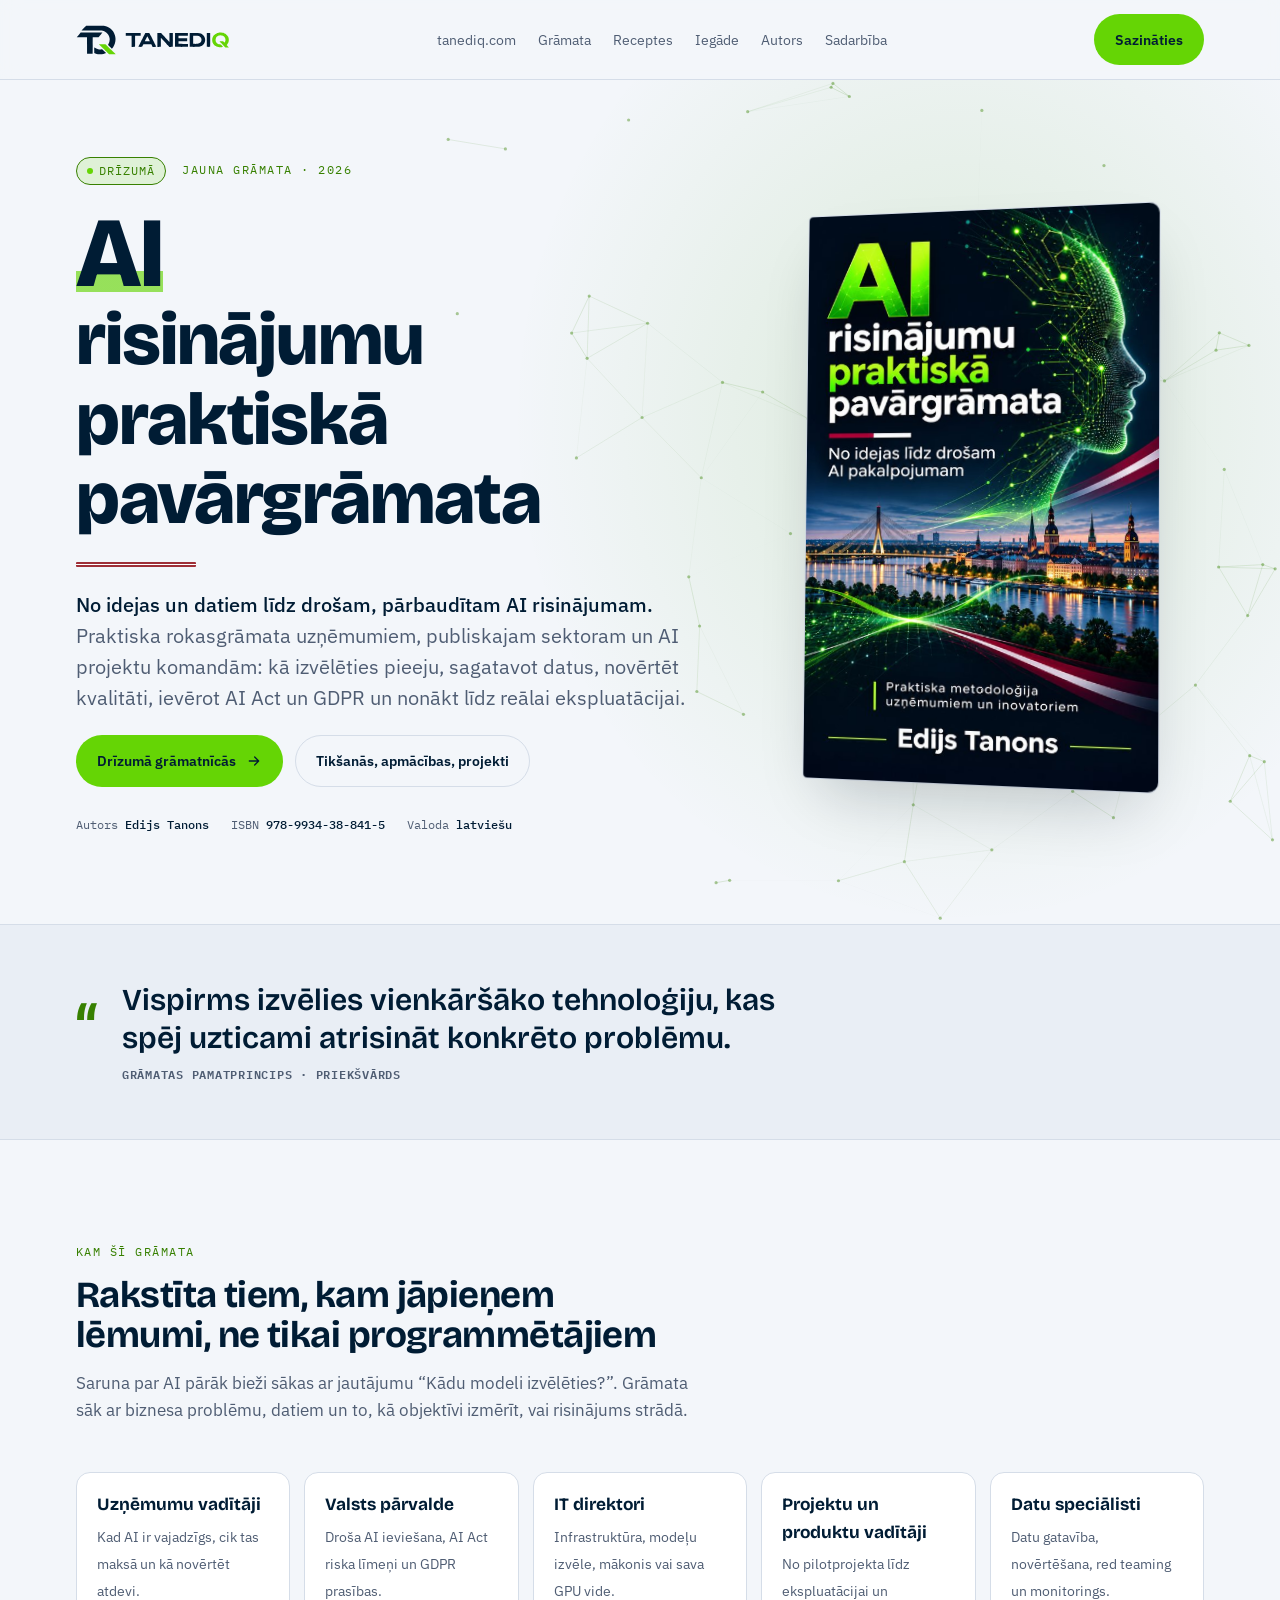
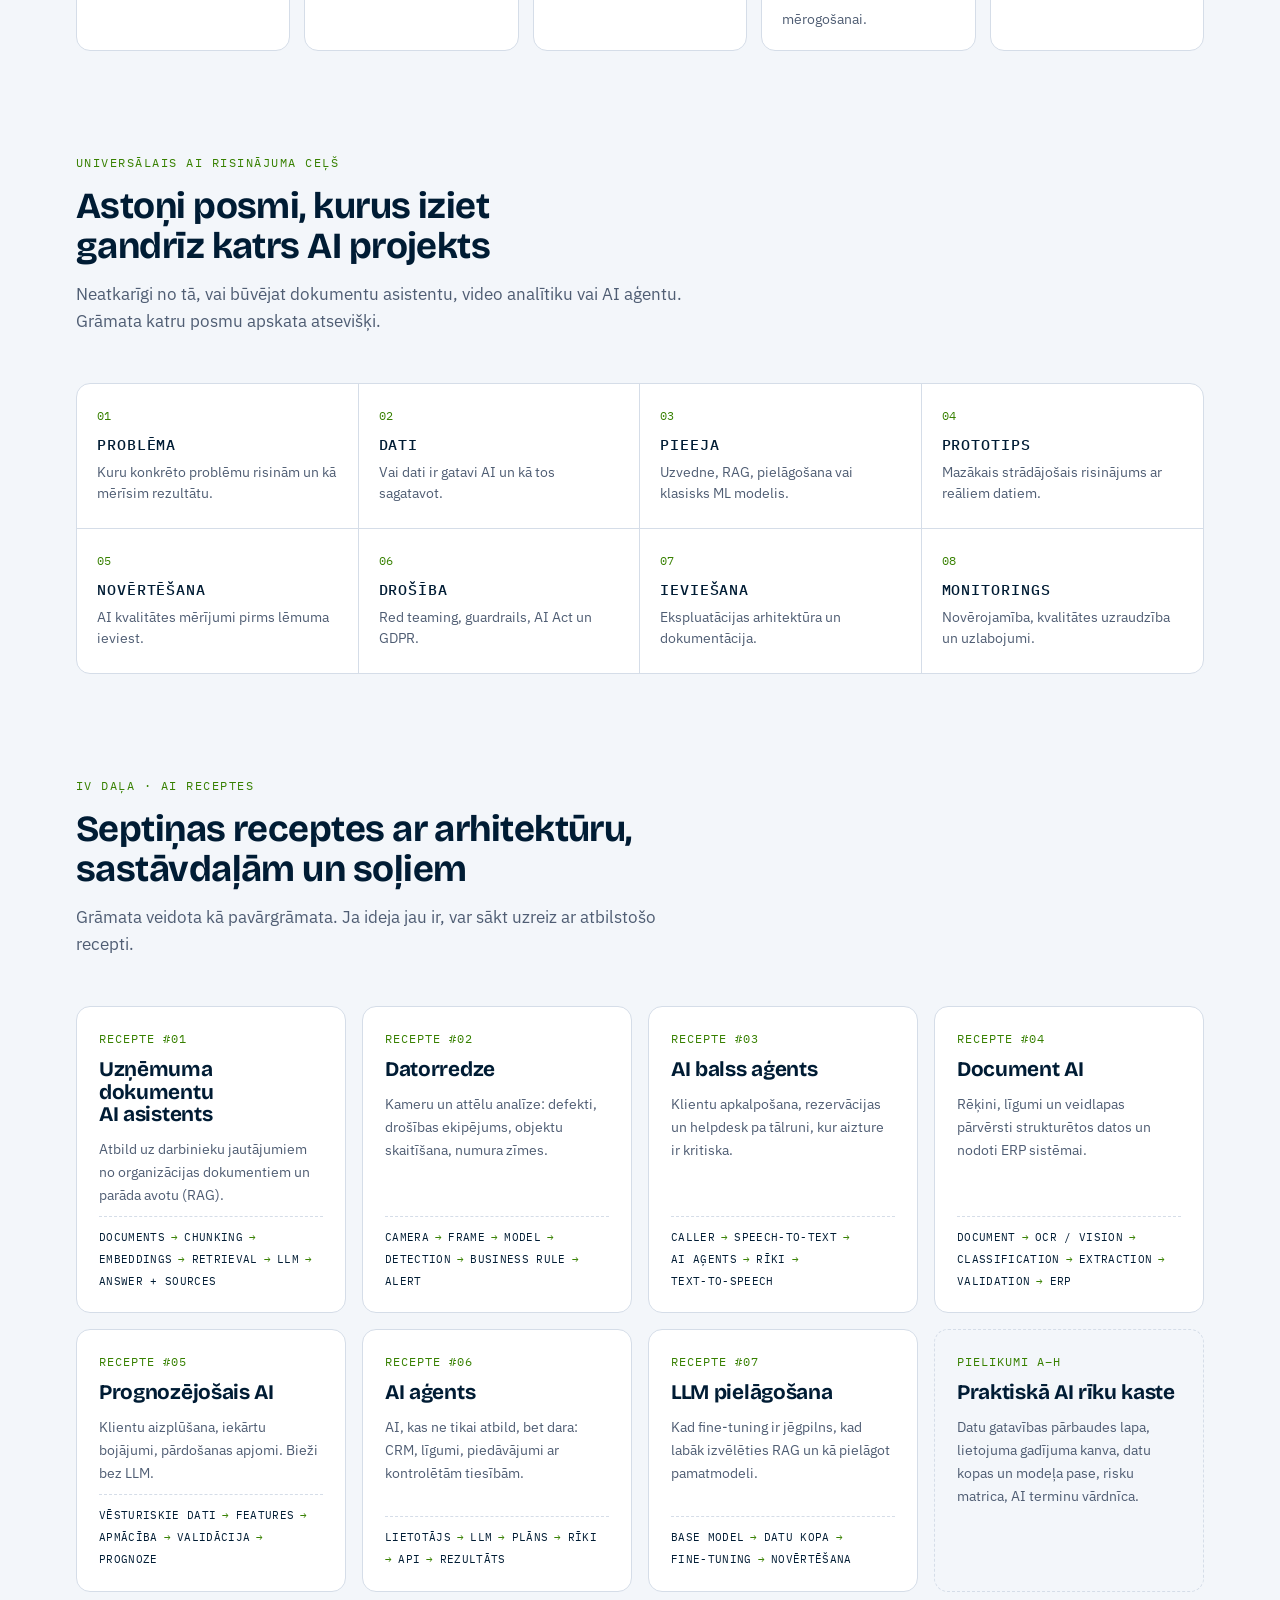
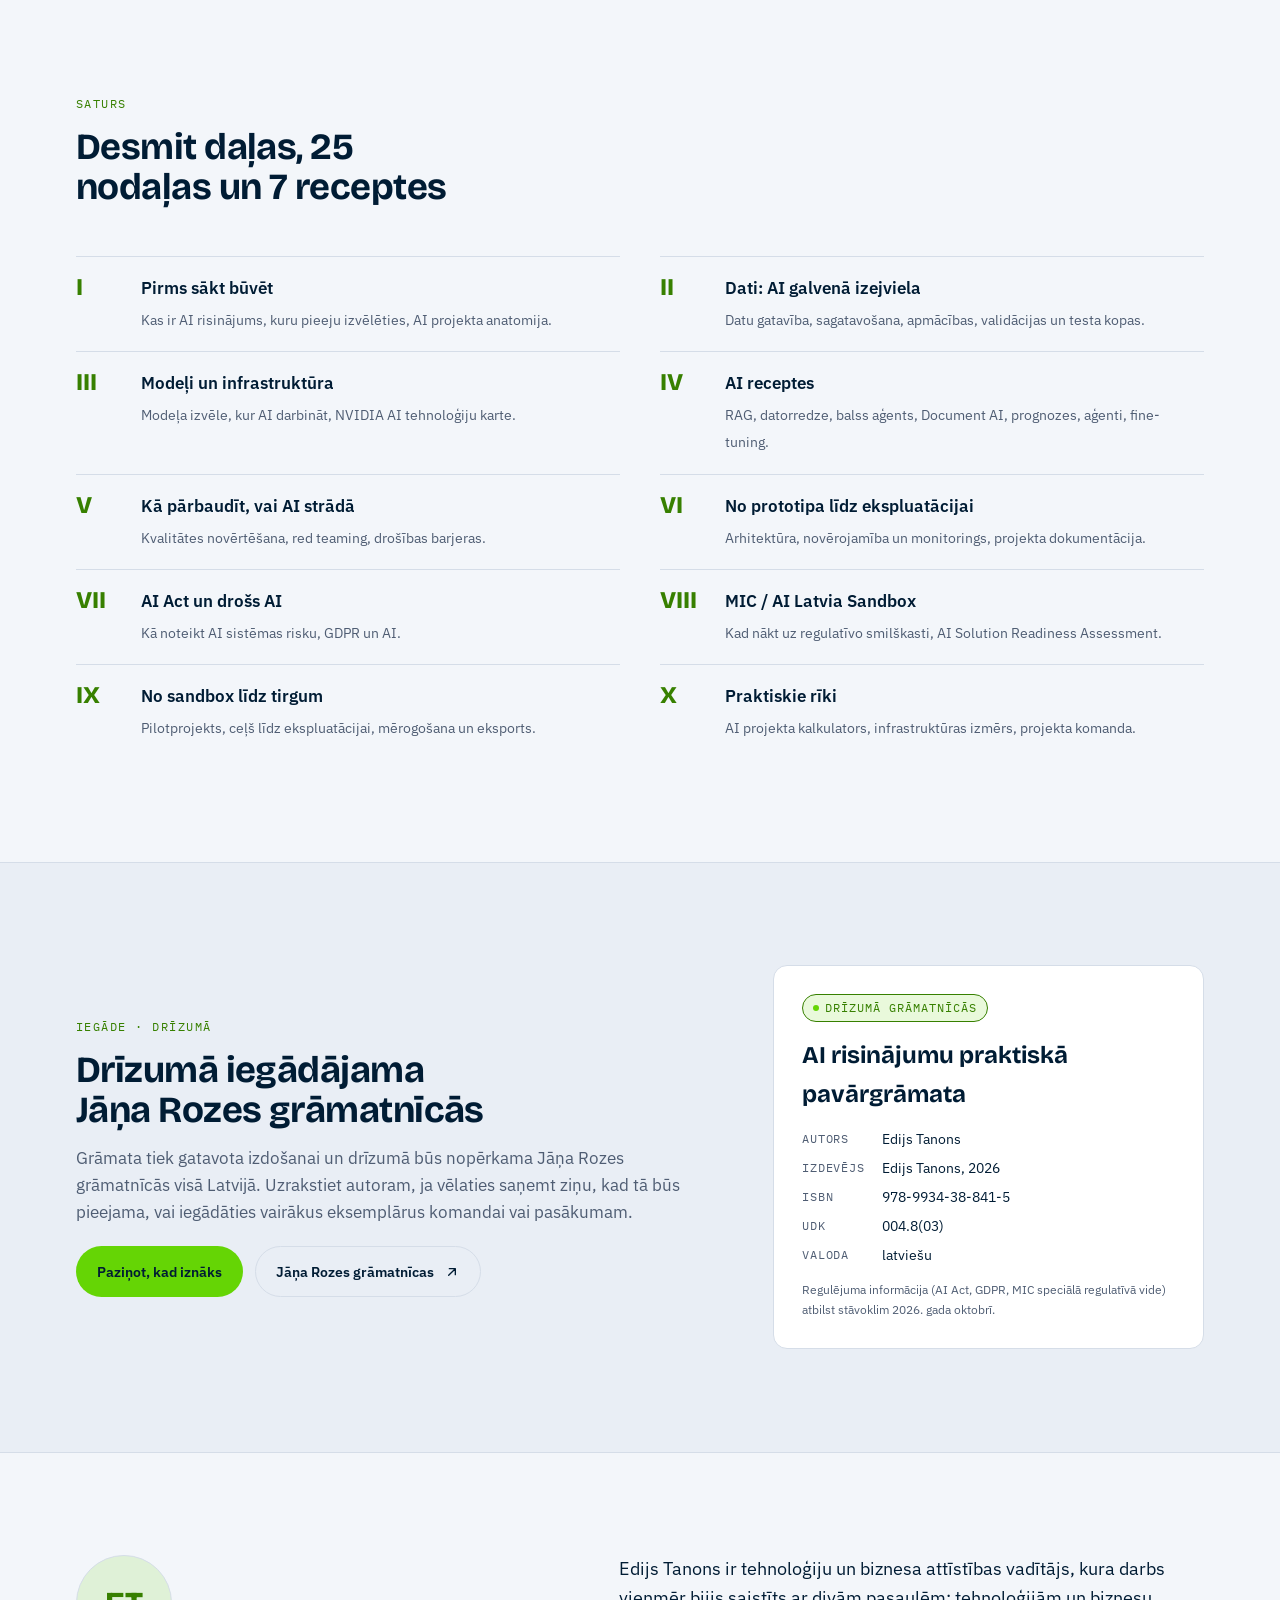
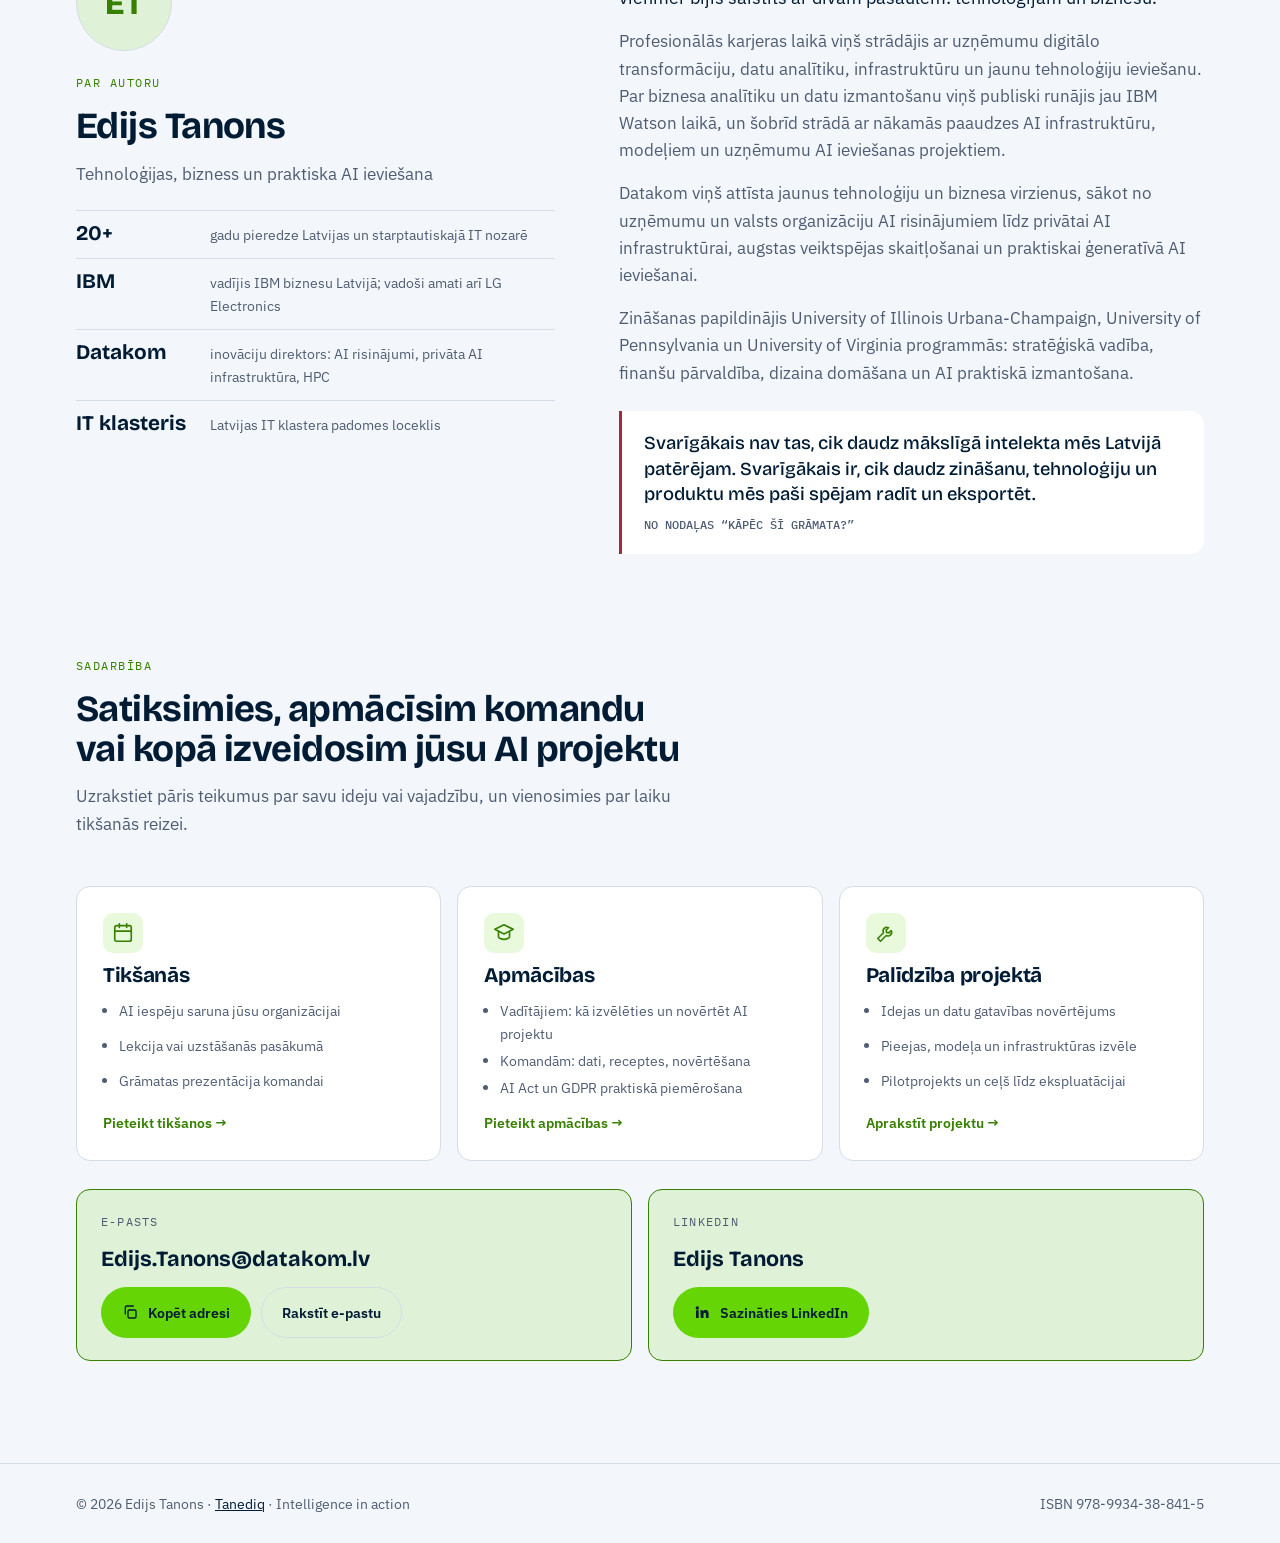
==== commit eacd05c1: "GoatCounter apmeklējumu statistika (bez sīkdatnēm) - skaitītājs abām lapām: tanediq.goatcounter.com " ====
--- a/gramata/index.html
+++ b/gramata/index.html
@@ -32,7 +32,7 @@
       <a href="#autors">Autors</a>
       <a href="#sadarbiba">Sadarbība</a>
     </nav>
-    <a class="btn btn-primary" href="#sadarbiba">Sazināties</a>
+    <a class="btn btn-primary" data-goatcounter-click="gramata/galvene-sazinaties" href="#sadarbiba">Sazināties</a>
   </div>
 </header>
 
@@ -46,9 +46,9 @@
         <span class="flag" aria-hidden="true"></span>
         <p class="lede"><strong>No idejas un datiem līdz drošam, pārbaudītam AI risinājumam.</strong> Praktiska rokasgrāmata uzņēmumiem, publiskajam sektoram un AI projektu komandām: kā izvēlēties pieeju, sagatavot datus, novērtēt kvalitāti, ievērot AI Act un GDPR un nonākt līdz reālai ekspluatācijai.</p>
         <div class="cta-row">
-          <a class="btn btn-primary" href="#iegade">Drīzumā grāmatnīcās
+          <a class="btn btn-primary" data-goatcounter-click="gramata/hero-iegade" href="#iegade">Drīzumā grāmatnīcās
             <svg viewBox="0 0 24 24" fill="none" stroke="currentColor" stroke-width="2" stroke-linecap="round" stroke-linejoin="round" aria-hidden="true"><path d="M5 12h14M13 6l6 6-6 6"/></svg></a>
-          <a class="btn btn-ghost" href="#sadarbiba">Tikšanās, apmācības, projekti</a>
+          <a class="btn btn-ghost" data-goatcounter-click="gramata/hero-sadarbiba" href="#sadarbiba">Tikšanās, apmācības, projekti</a>
         </div>
         <div class="meta">
           <span>Autors <b>Edijs Tanons</b></span>
@@ -194,8 +194,8 @@
         <h2 id="buy-title">Drīzumā iegādājama Jāņa Rozes grāmatnīcās</h2>
         <p>Grāmata tiek gatavota izdošanai un drīzumā būs nopērkama Jāņa Rozes grāmatnīcās visā Latvijā. Uzrakstiet autoram, ja vēlaties saņemt ziņu, kad tā būs pieejama, vai iegādāties vairākus eksemplārus komandai vai pasākumam.</p>
         <div class="cta-row" style="margin-top:6px">
-          <a class="btn btn-primary write" data-subject="Paziņot, kad grāmata iznāks" href="#sadarbiba">Paziņot, kad iznāks</a>
-          <a class="btn btn-ghost" href="https://www.janisroze.lv" target="_blank" rel="noopener">Jāņa Rozes grāmatnīcas
+          <a class="btn btn-primary write" data-goatcounter-click="gramata/pazinot-kad-iznaks" data-subject="Paziņot, kad grāmata iznāks" href="#sadarbiba">Paziņot, kad iznāks</a>
+          <a class="btn btn-ghost" data-goatcounter-click="gramata/janis-roze" href="https://www.janisroze.lv" target="_blank" rel="noopener">Jāņa Rozes grāmatnīcas
             <svg viewBox="0 0 24 24" fill="none" stroke="currentColor" stroke-width="2" stroke-linecap="round" stroke-linejoin="round" aria-hidden="true"><path d="M7 17 17 7M8 7h9v9"/></svg></a>
         </div>
       </div>
@@ -257,7 +257,7 @@
             <li>Lekcija vai uzstāšanās pasākumā</li>
             <li>Grāmatas prezentācija komandai</li>
           </ul>
-          <a class="write" data-subject="Tikšanās" href="#">Pieteikt tikšanos →</a>
+          <a class="write" data-goatcounter-click="gramata/pieteikt-tiksanos" data-subject="Tikšanās" href="#">Pieteikt tikšanos →</a>
         </article>
         <article class="offer">
           <span class="ico"><svg viewBox="0 0 24 24" fill="none" stroke="currentColor" stroke-width="1.8" stroke-linecap="round" stroke-linejoin="round" aria-hidden="true"><path d="M2 8l10-5 10 5-10 5z"/><path d="M6 10.5V16c0 1.5 3 3 6 3s6-1.5 6-3v-5.5"/></svg></span>
@@ -267,7 +267,7 @@
             <li>Komandām: dati, receptes, novērtēšana</li>
             <li>AI Act un GDPR praktiskā piemērošana</li>
           </ul>
-          <a class="write" data-subject="Apmācības" href="#">Pieteikt apmācības →</a>
+          <a class="write" data-goatcounter-click="gramata/pieteikt-apmacibas" data-subject="Apmācības" href="#">Pieteikt apmācības →</a>
         </article>
         <article class="offer">
           <span class="ico"><svg viewBox="0 0 24 24" fill="none" stroke="currentColor" stroke-width="1.8" stroke-linecap="round" stroke-linejoin="round" aria-hidden="true"><path d="M14.7 6.3a4 4 0 0 0-5.4 5.4L3 18l3 3 6.3-6.3a4 4 0 0 0 5.4-5.4l-2.6 2.6-2.4-.6-.6-2.4z"/></svg></span>
@@ -277,7 +277,7 @@
             <li>Pieejas, modeļa un infrastruktūras izvēle</li>
             <li>Pilotprojekts un ceļš līdz ekspluatācijai</li>
           </ul>
-          <a class="write" data-subject="Palīdzība AI projektā" href="#">Aprakstīt projektu →</a>
+          <a class="write" data-goatcounter-click="gramata/aprakstit-projektu" data-subject="Palīdzība AI projektā" href="#">Aprakstīt projektu →</a>
         </article>
       </div>
       <div class="contact">
@@ -285,10 +285,10 @@
           <span class="label">E-pasts</span>
           <span class="value" id="email">Edijs.Tanons@datakom.lv</span>
           <div class="row">
-            <button class="btn btn-primary" id="copy-email" type="button">
+            <button class="btn btn-primary" data-goatcounter-click="gramata/kopet-epastu" id="copy-email" type="button">
               <svg viewBox="0 0 24 24" fill="none" stroke="currentColor" stroke-width="2" stroke-linecap="round" stroke-linejoin="round" aria-hidden="true"><rect x="9" y="9" width="12" height="12" rx="2"/><path d="M5 15V5a2 2 0 0 1 2-2h10"/></svg>
               Kopēt adresi</button>
-            <a class="btn btn-ghost" id="mail-link" href="mailto:Edijs.Tanons@datakom.lv">Rakstīt e-pastu</a>
+            <a class="btn btn-ghost" data-goatcounter-click="gramata/rakstit-epastu" id="mail-link" href="mailto:Edijs.Tanons@datakom.lv">Rakstīt e-pastu</a>
             <span class="copied" id="copied" role="status" aria-live="polite"></span>
           </div>
         </div>
@@ -296,7 +296,7 @@
           <span class="label">LinkedIn</span>
           <span class="value">Edijs Tanons</span>
           <div class="row">
-            <a class="btn btn-primary" id="linkedin" href="https://www.linkedin.com/in/tanons" target="_blank" rel="noopener">
+            <a class="btn btn-primary" data-goatcounter-click="gramata/linkedin" id="linkedin" href="https://www.linkedin.com/in/tanons" target="_blank" rel="noopener">
               <svg viewBox="0 0 24 24" fill="currentColor" aria-hidden="true"><path d="M4.98 3.5a2.5 2.5 0 1 1 0 5 2.5 2.5 0 0 1 0-5zM3 9.5h4V21H3zM9.5 9.5h3.8v1.6h.06c.53-1 1.83-2.06 3.77-2.06 4.03 0 4.77 2.65 4.77 6.1V21h-4v-5.1c0-1.22-.02-2.79-1.7-2.79-1.7 0-1.96 1.33-1.96 2.7V21h-4z"/></svg>
               Sazināties LinkedIn</a>
           </div>
@@ -312,6 +312,7 @@
     <span>ISBN 978-9934-38-841-5</span>
   </div>
 </footer>
+<script data-goatcounter="https://tanediq.goatcounter.com/count" async src="https://gc.zgo.at/count.js"></script>
 <script src="../assets/tanediq.js?v=4"></script>
 </body>
 </html>
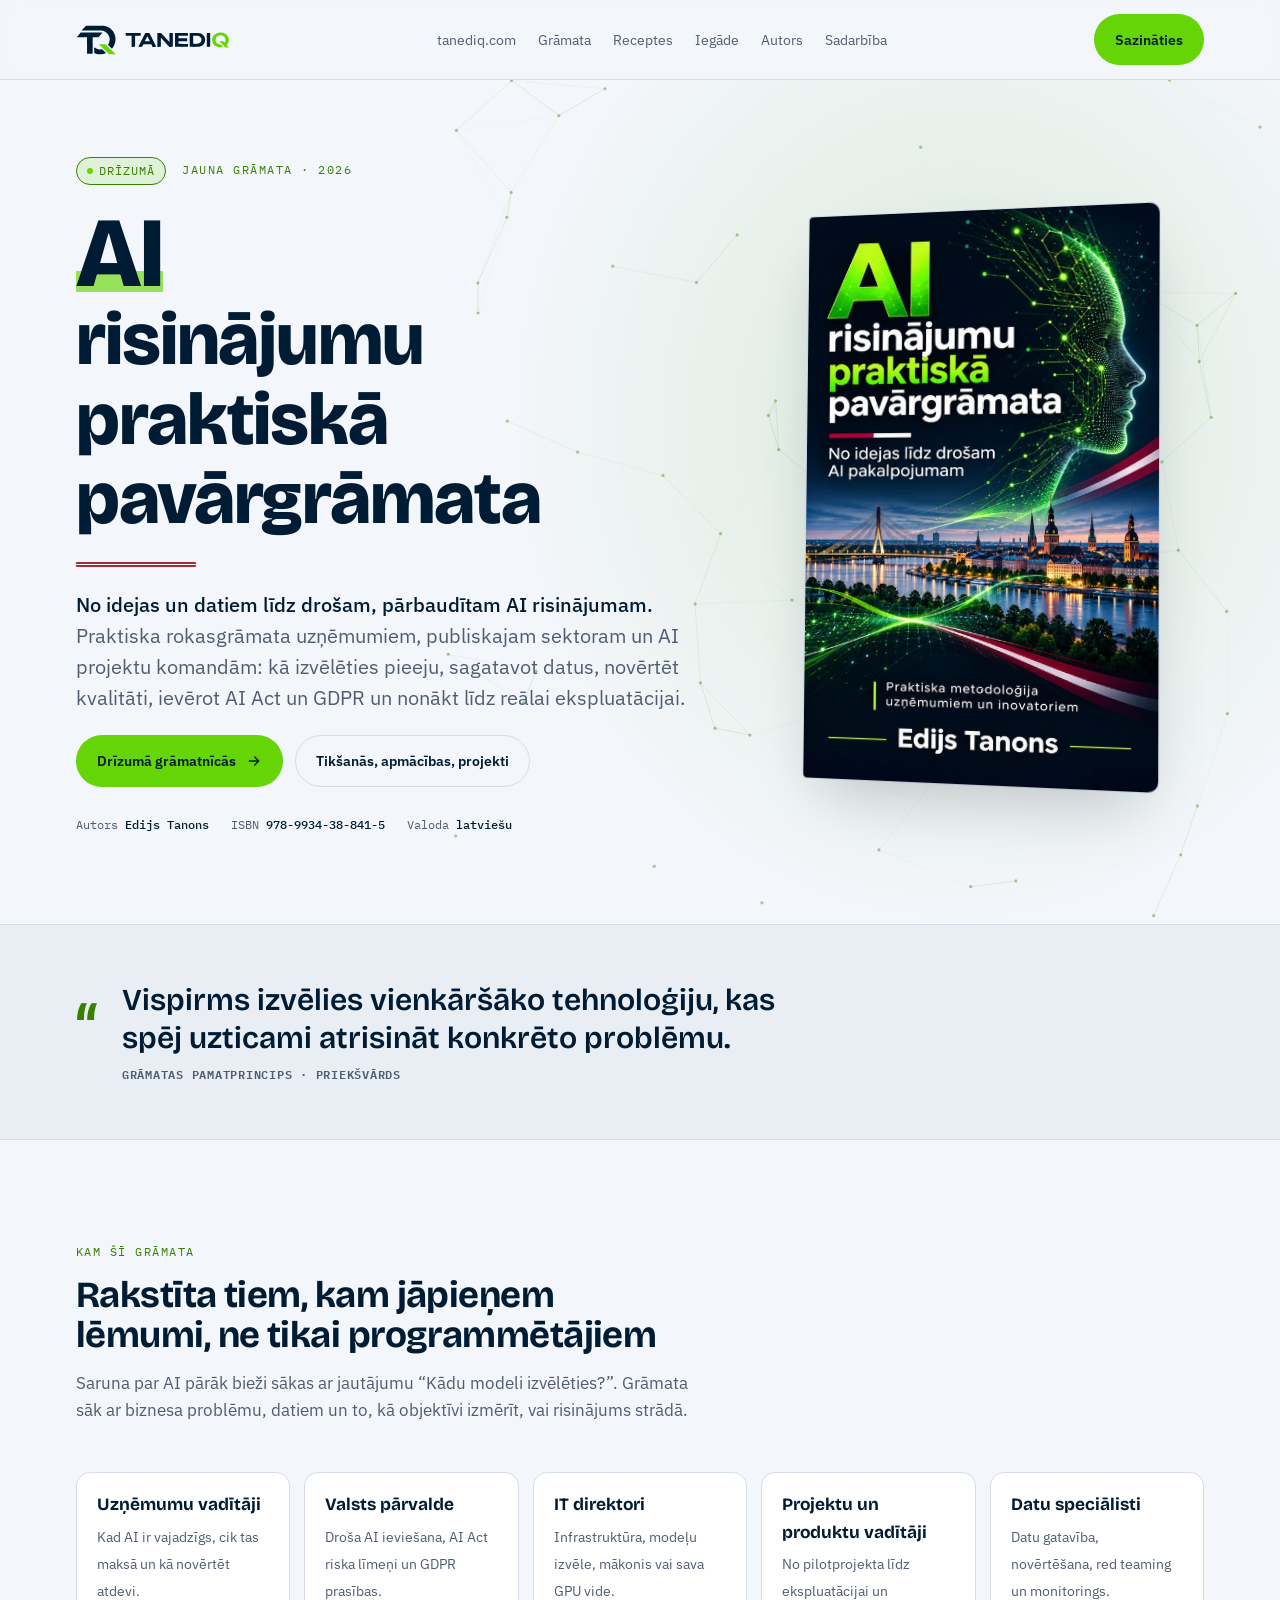
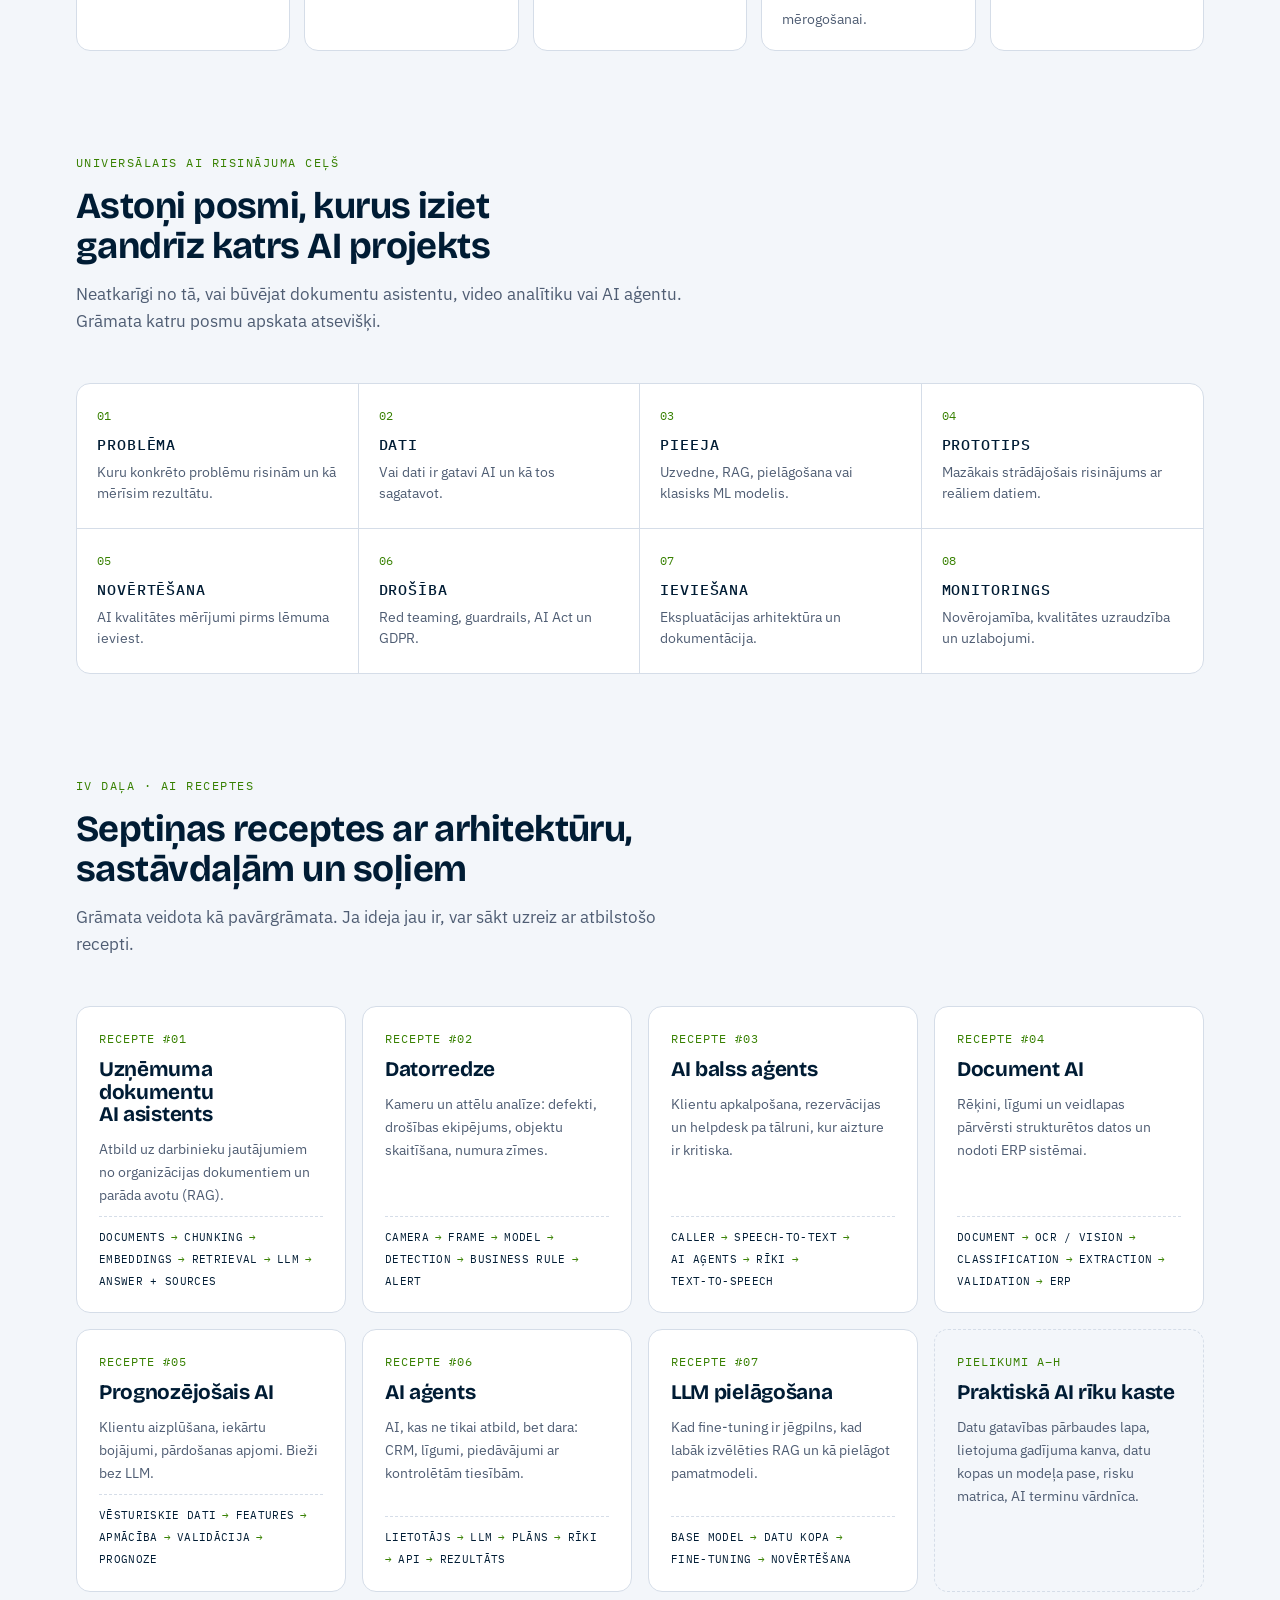
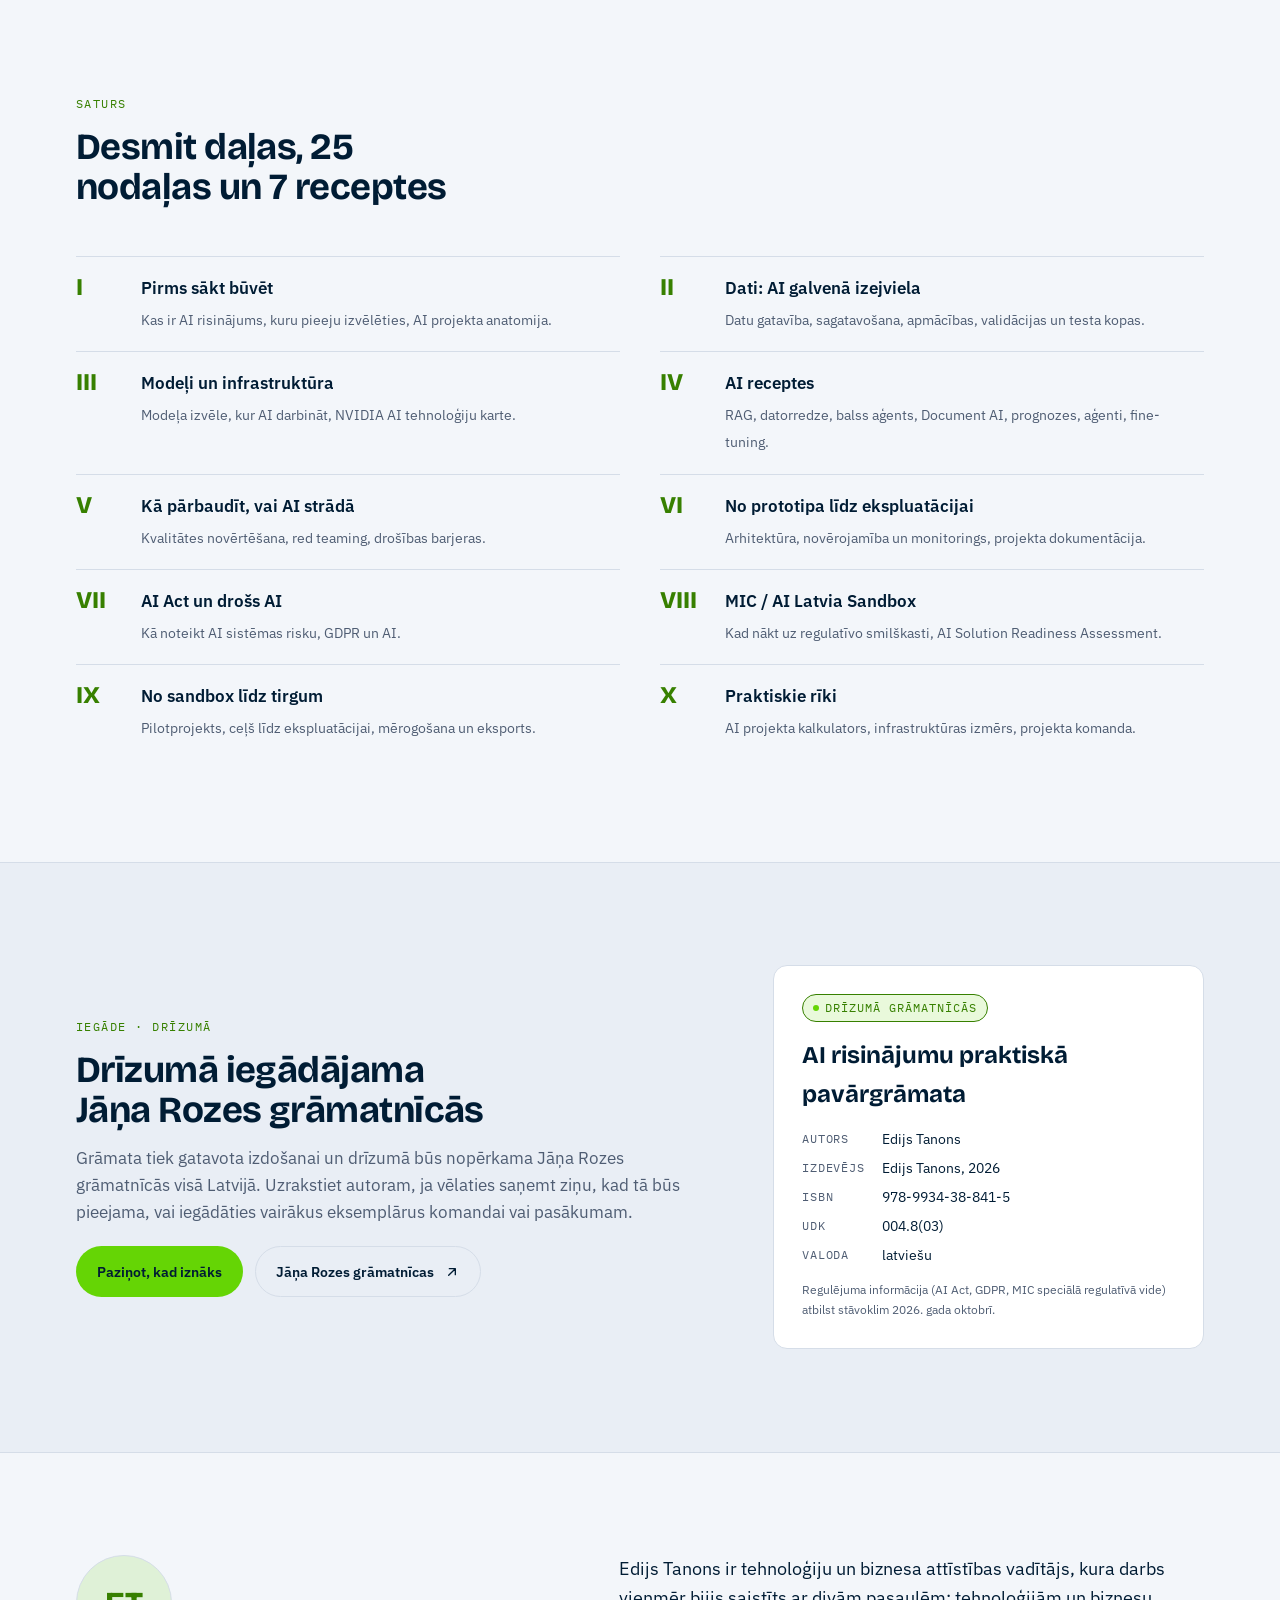
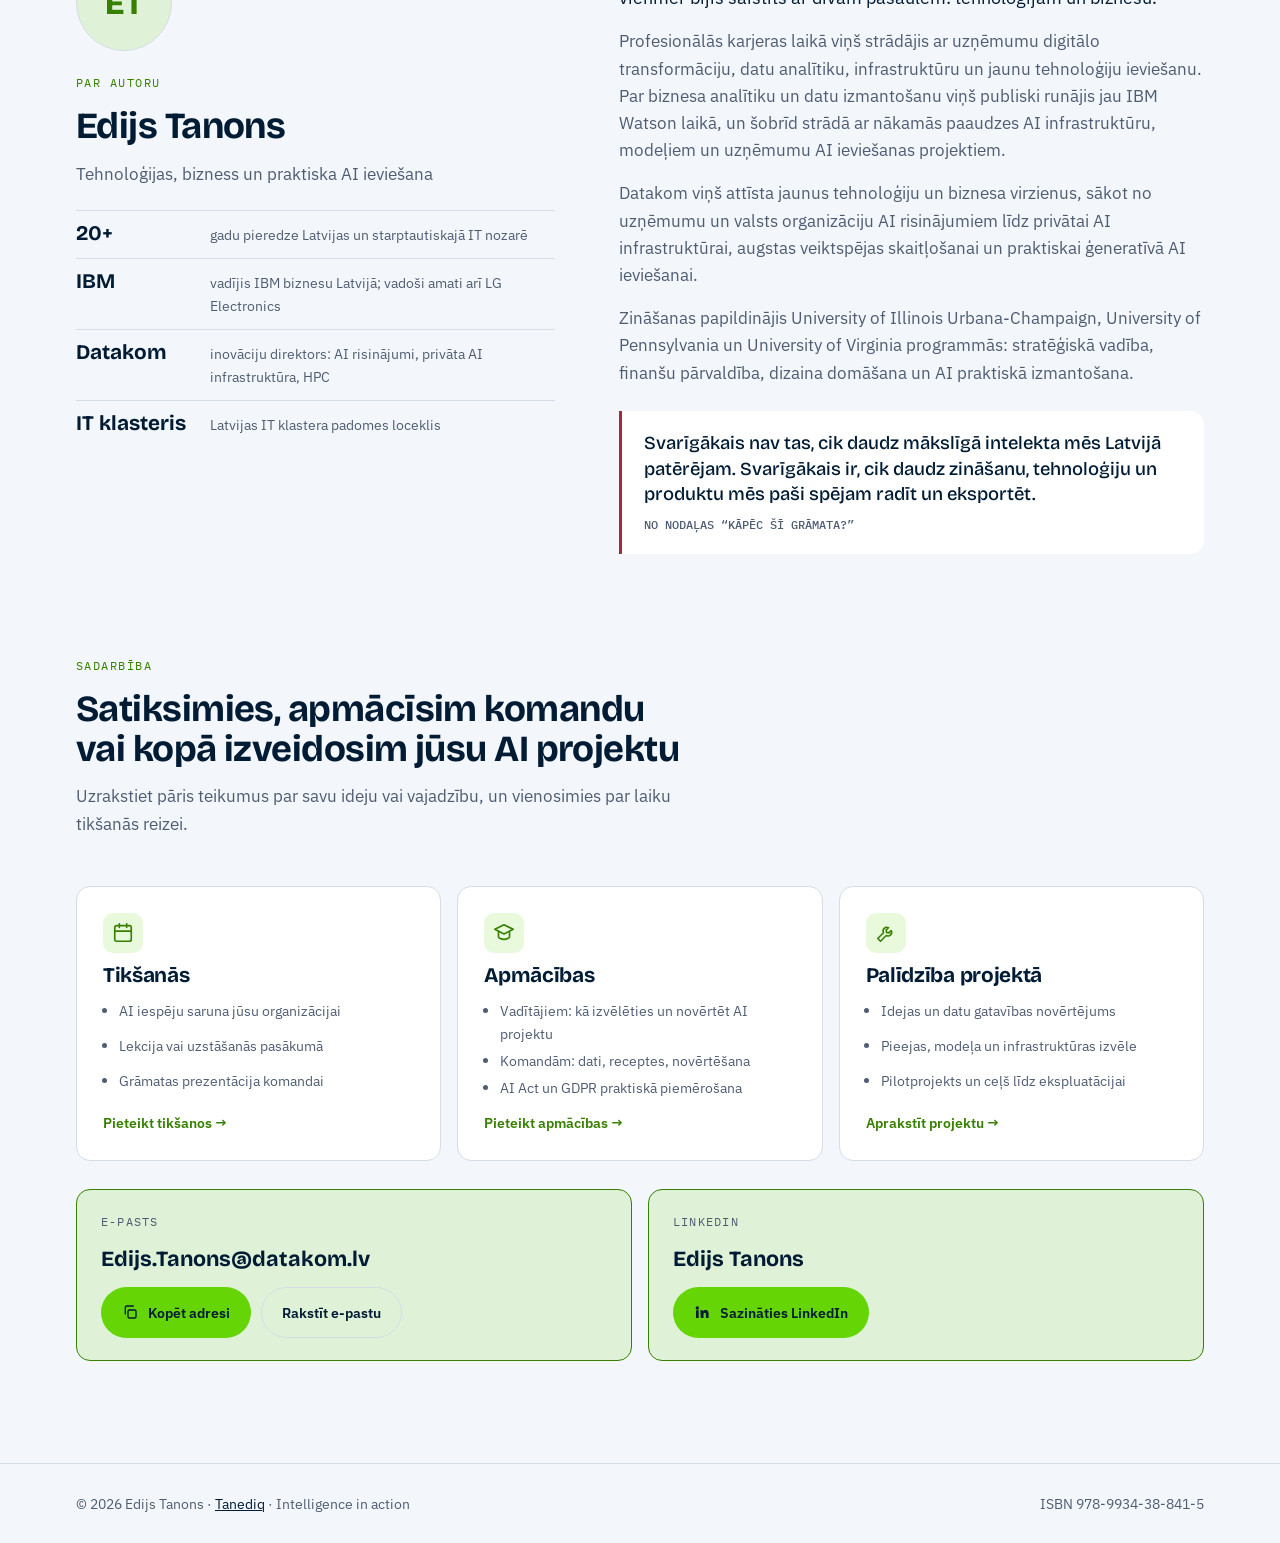
==== commit af298ec0: "Meklētājiem: sitemap.xml, robots.txt un strukturētie dati - sitemap.xml ar abām lapām, robots.txt ar" ====
--- a/gramata/index.html
+++ b/gramata/index.html
@@ -12,6 +12,9 @@
 <meta property="og:url" content="https://tanediq.com/gramata/">
 <meta property="og:image" content="https://tanediq.com/assets/cover.jpg">
 <meta property="og:locale" content="lv_LV">
+<meta property="og:site_name" content="Tanediq">
+<meta property="book:isbn" content="9789934388415">
+<meta name="twitter:card" content="summary_large_image">
 <link rel="preconnect" href="https://fonts.googleapis.com">
 <link rel="preconnect" href="https://fonts.gstatic.com" crossorigin>
 <link rel="stylesheet" href="https://fonts.googleapis.com/css2?family=Bricolage+Grotesque:opsz,wght@12..96,500;12..96,700;12..96,800&family=IBM+Plex+Sans:wght@400;500;600&family=IBM+Plex+Mono:wght@400;500&display=swap">
@@ -19,6 +22,85 @@
 <link rel="icon" href="../favicon.svg" type="image/svg+xml">
 <link rel="icon" href="../favicon.ico" sizes="any">
 <link rel="apple-touch-icon" href="../apple-touch-icon.png">
+<script type="application/ld+json">
+{
+ "@context": "https://schema.org",
+ "@graph": [
+  {
+   "@type": "Book",
+   "@id": "https://tanediq.com/gramata/#book",
+   "name": "AI risinājumu praktiskā pavārgrāmata",
+   "alternativeHeadline": "No idejas un datiem līdz drošam, pārbaudītam AI risinājumam",
+   "description": "Praktiska rokasgrāmata uzņēmumiem, publiskajam sektoram un AI projektu komandām: AI pieejas izvēle, datu sagatavošana, 7 AI receptes, kvalitātes novērtēšana, AI Act un GDPR, ceļš no pilotprojekta līdz ekspluatācijai.",
+   "url": "https://tanediq.com/gramata/",
+   "image": "https://tanediq.com/assets/cover.jpg",
+   "inLanguage": "lv",
+   "isbn": "9789934388415",
+   "bookFormat": "https://schema.org/EBook",
+   "copyrightYear": 2026,
+   "author": {
+    "@id": "https://tanediq.com/#edijs-tanons"
+   },
+   "publisher": {
+    "@id": "https://tanediq.com/#edijs-tanons"
+   },
+   "about": [
+    "Mākslīgais intelekts",
+    "AI projektu vadība",
+    "RAG",
+    "Datorredze",
+    "AI aģenti",
+    "AI Act"
+   ]
+  },
+  {
+   "@type": "Person",
+   "@id": "https://tanediq.com/#edijs-tanons",
+   "name": "Edijs Tanons",
+   "url": "https://tanediq.com/",
+   "jobTitle": "Inovāciju direktors",
+   "worksFor": {
+    "@type": "Organization",
+    "name": "Datakom"
+   },
+   "memberOf": {
+    "@type": "Organization",
+    "name": "Latvijas IT klasteris"
+   },
+   "sameAs": [
+    "https://www.linkedin.com/in/tanons"
+   ],
+   "knowsAbout": [
+    "Mākslīgais intelekts",
+    "AI risinājumu ieviešana",
+    "Ģeneratīvais AI",
+    "RAG",
+    "AI Act",
+    "GDPR",
+    "AI infrastruktūra",
+    "Datu analītika"
+   ]
+  },
+  {
+   "@type": "BreadcrumbList",
+   "itemListElement": [
+    {
+     "@type": "ListItem",
+     "position": 1,
+     "name": "Tanediq",
+     "item": "https://tanediq.com/"
+    },
+    {
+     "@type": "ListItem",
+     "position": 2,
+     "name": "AI risinājumu praktiskā pavārgrāmata",
+     "item": "https://tanediq.com/gramata/"
+    }
+   ]
+  }
+ ]
+}
+</script>
 </head>
 <body>
 <header class="top">
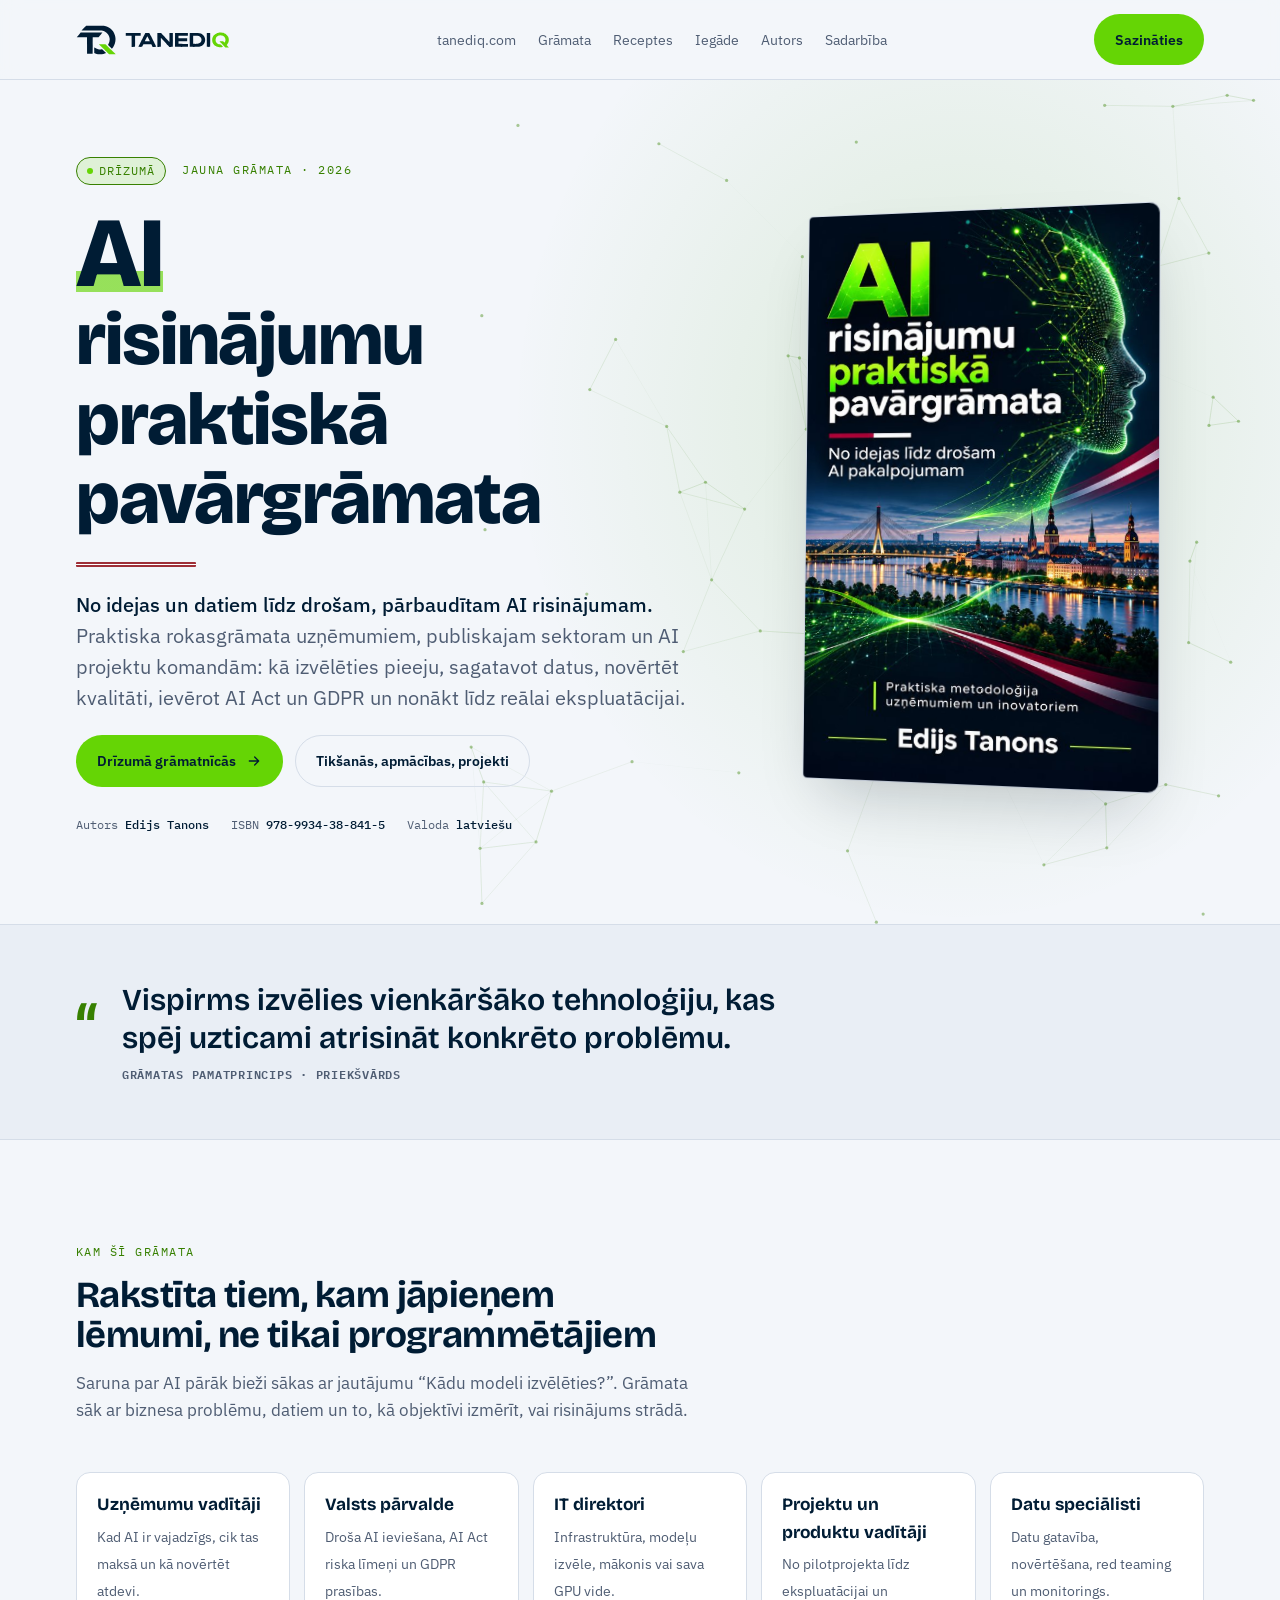
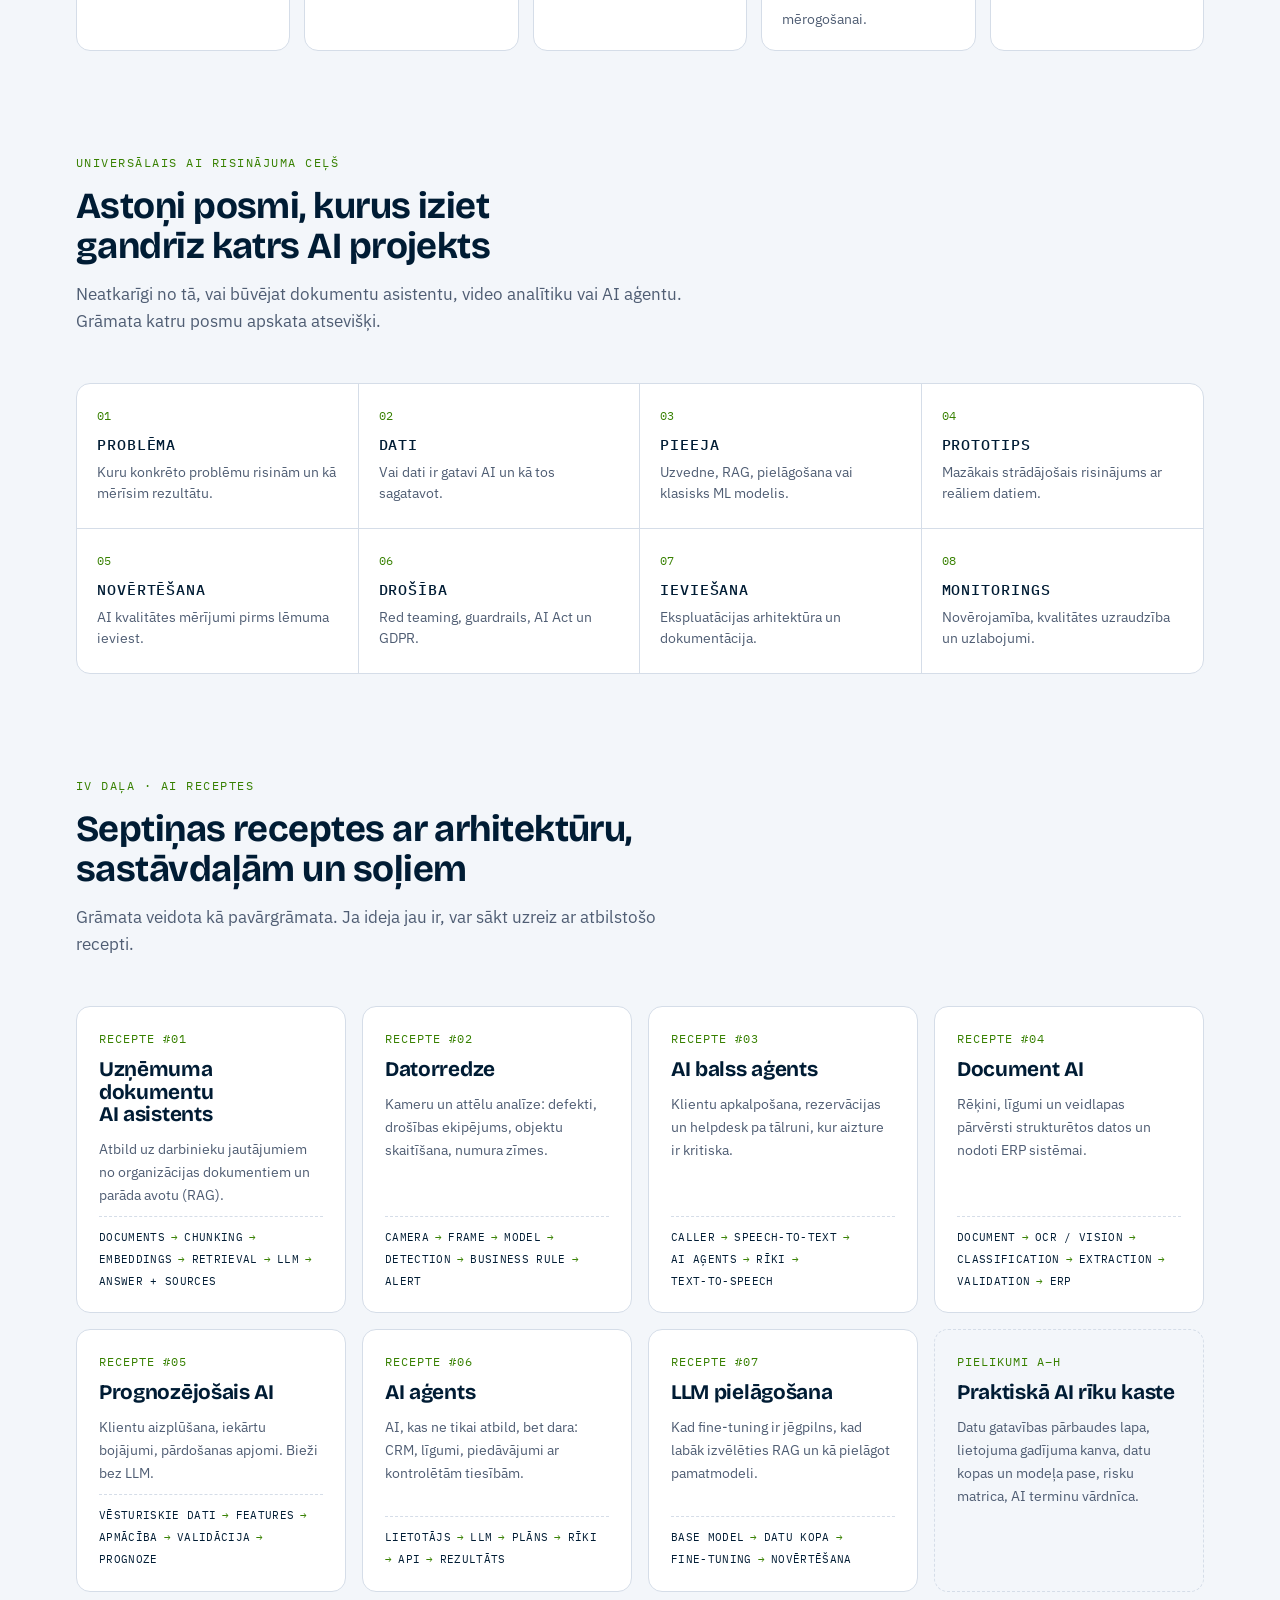
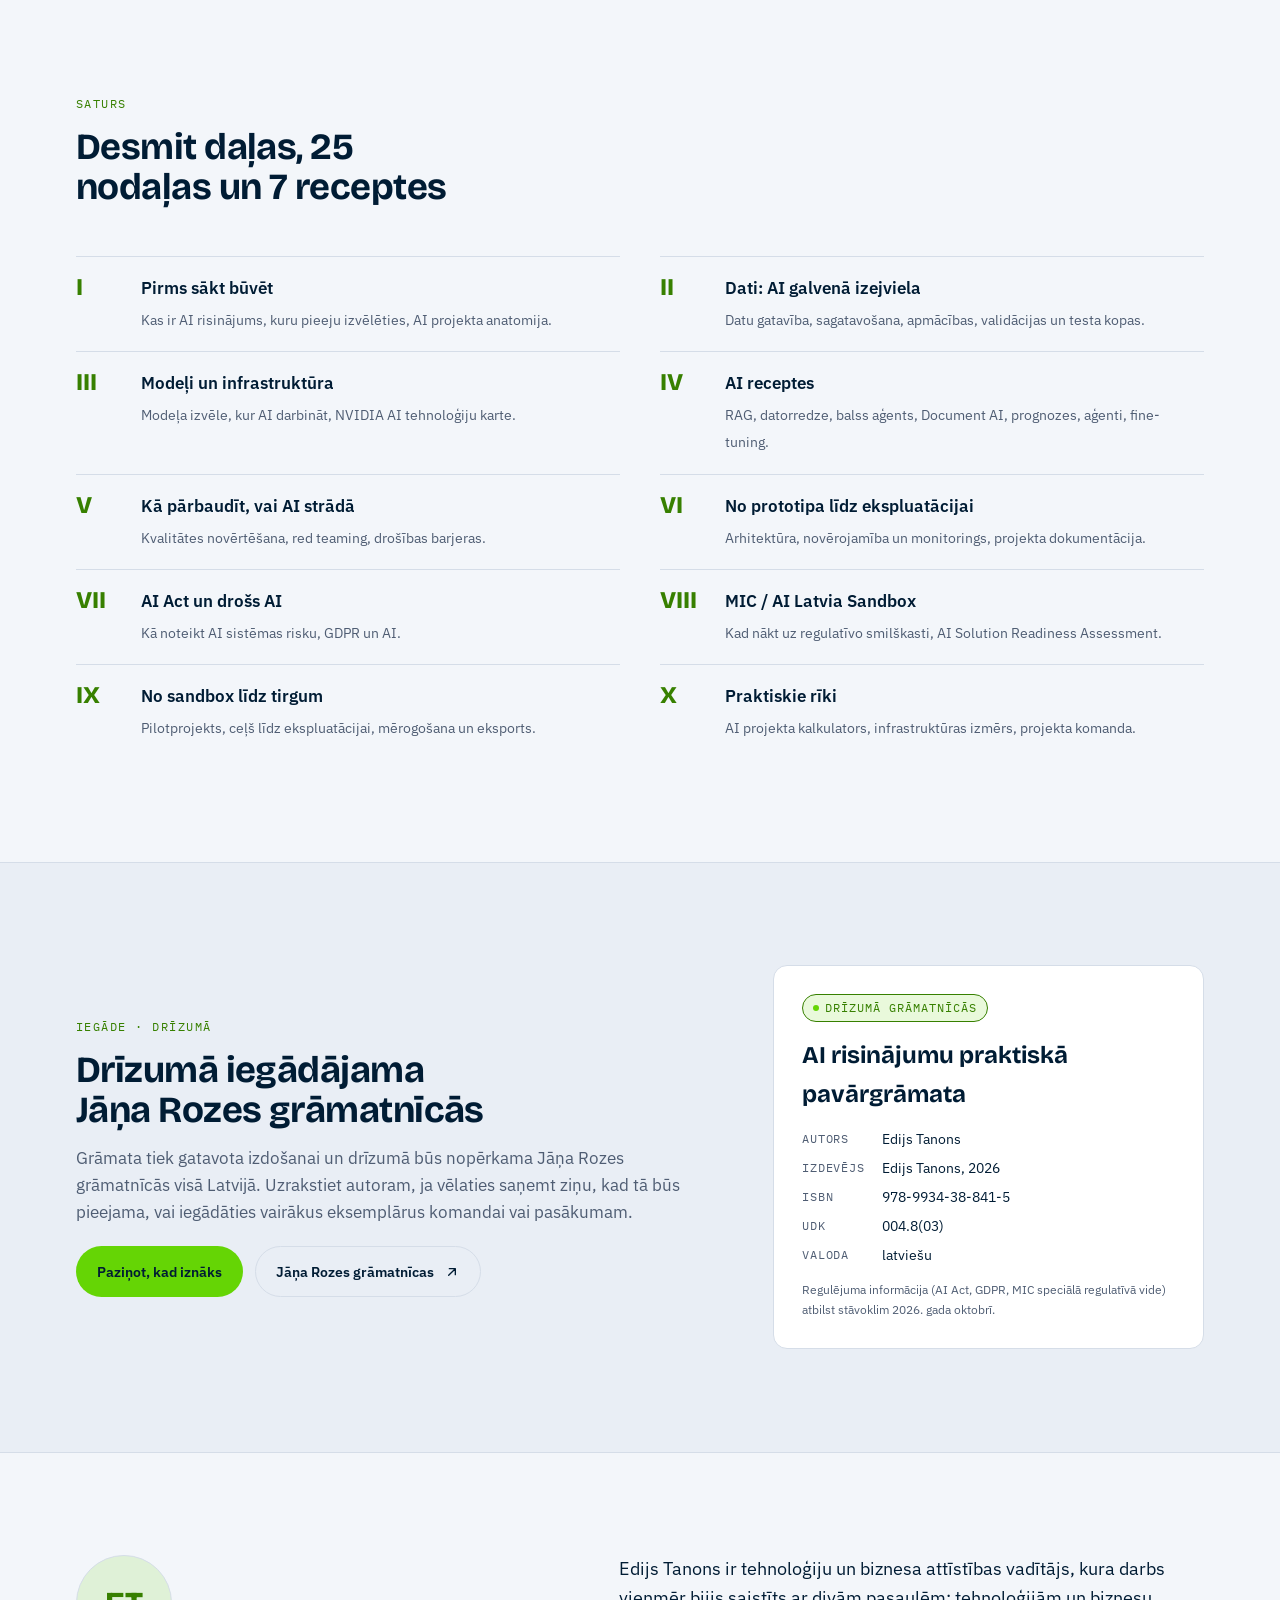
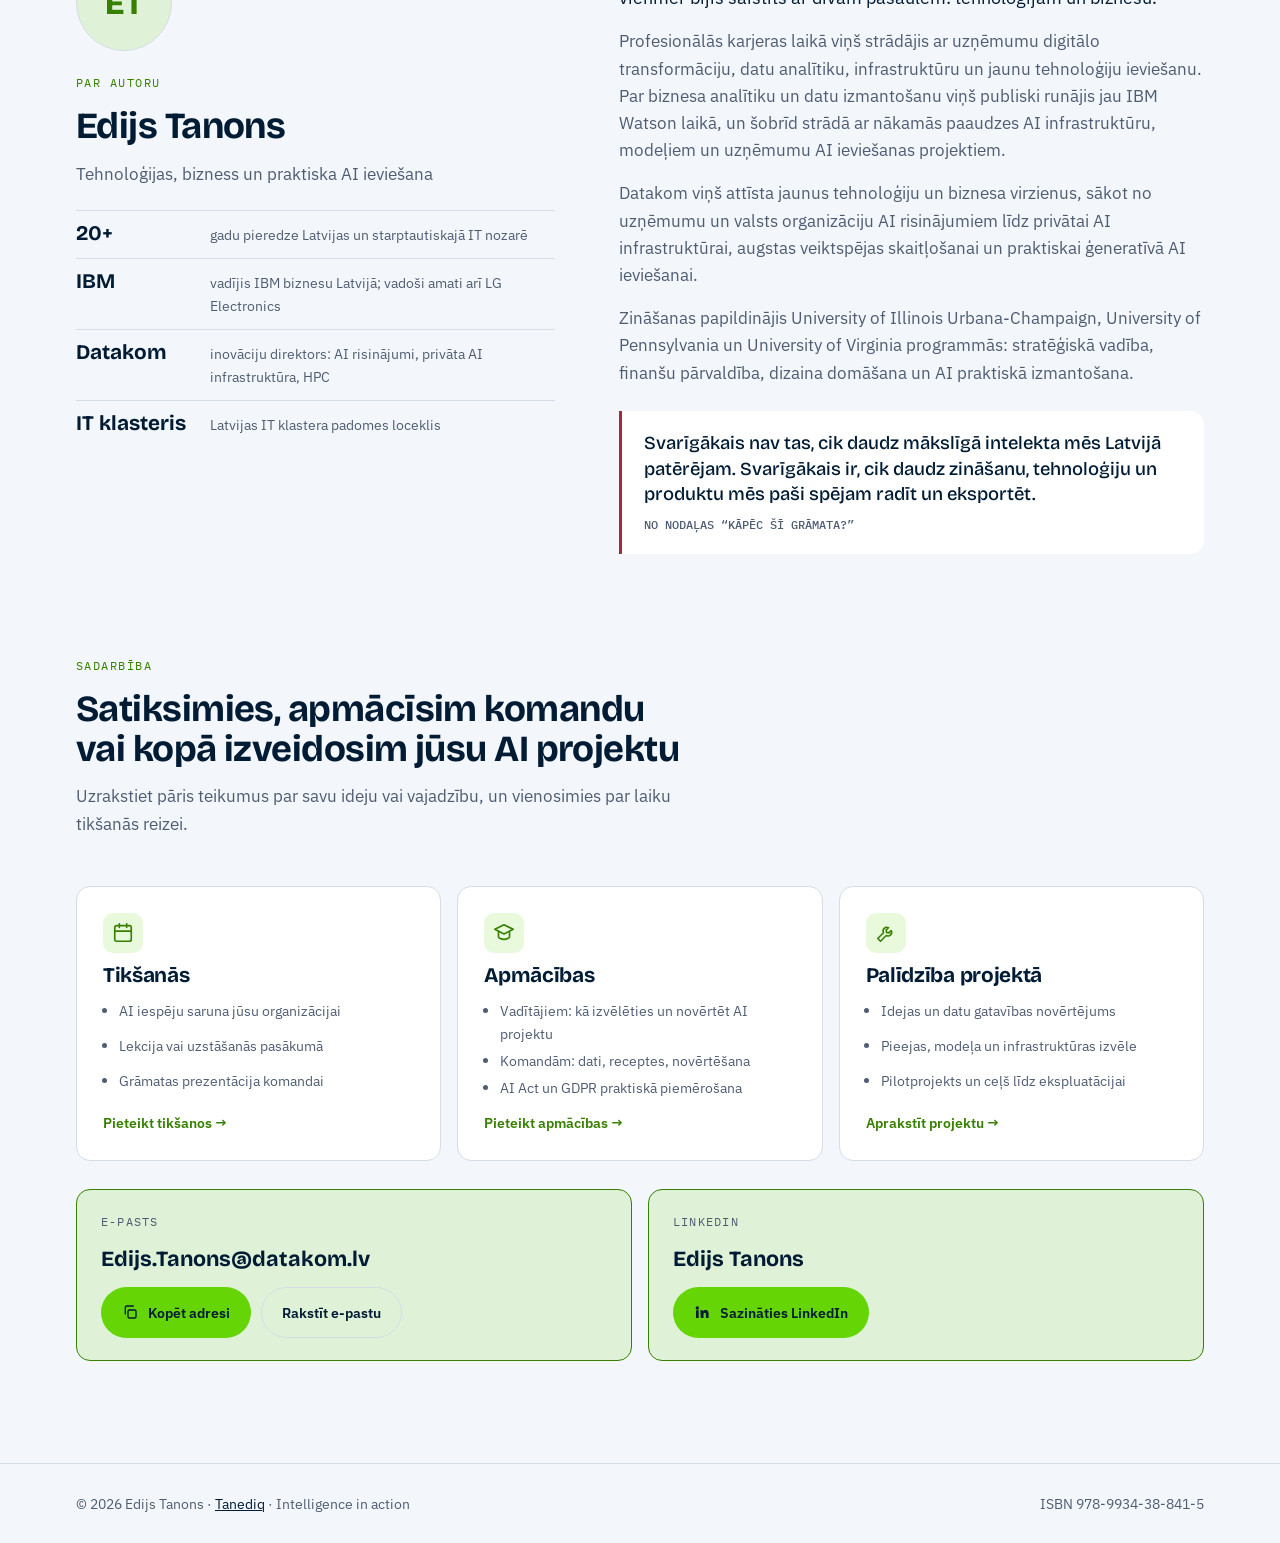
==== commit 0a2a0e03: "Ikonas Google meklēšanas rezultātiem (48/96/192 px PNG) Google meklēšanā rāda vietnes ikonu aplī un " ====
--- a/gramata/index.html
+++ b/gramata/index.html
@@ -19,6 +19,9 @@
 <link rel="preconnect" href="https://fonts.gstatic.com" crossorigin>
 <link rel="stylesheet" href="https://fonts.googleapis.com/css2?family=Bricolage+Grotesque:opsz,wght@12..96,500;12..96,700;12..96,800&family=IBM+Plex+Sans:wght@400;500;600&family=IBM+Plex+Mono:wght@400;500&display=swap">
 <link rel="stylesheet" href="../assets/tanediq.css?v=5">
+<link rel="icon" href="../icon-192.png" type="image/png" sizes="192x192">
+<link rel="icon" href="../icon-96.png" type="image/png" sizes="96x96">
+<link rel="icon" href="../icon-48.png" type="image/png" sizes="48x48">
 <link rel="icon" href="../favicon.svg" type="image/svg+xml">
 <link rel="icon" href="../favicon.ico" sizes="any">
 <link rel="apple-touch-icon" href="../apple-touch-icon.png">
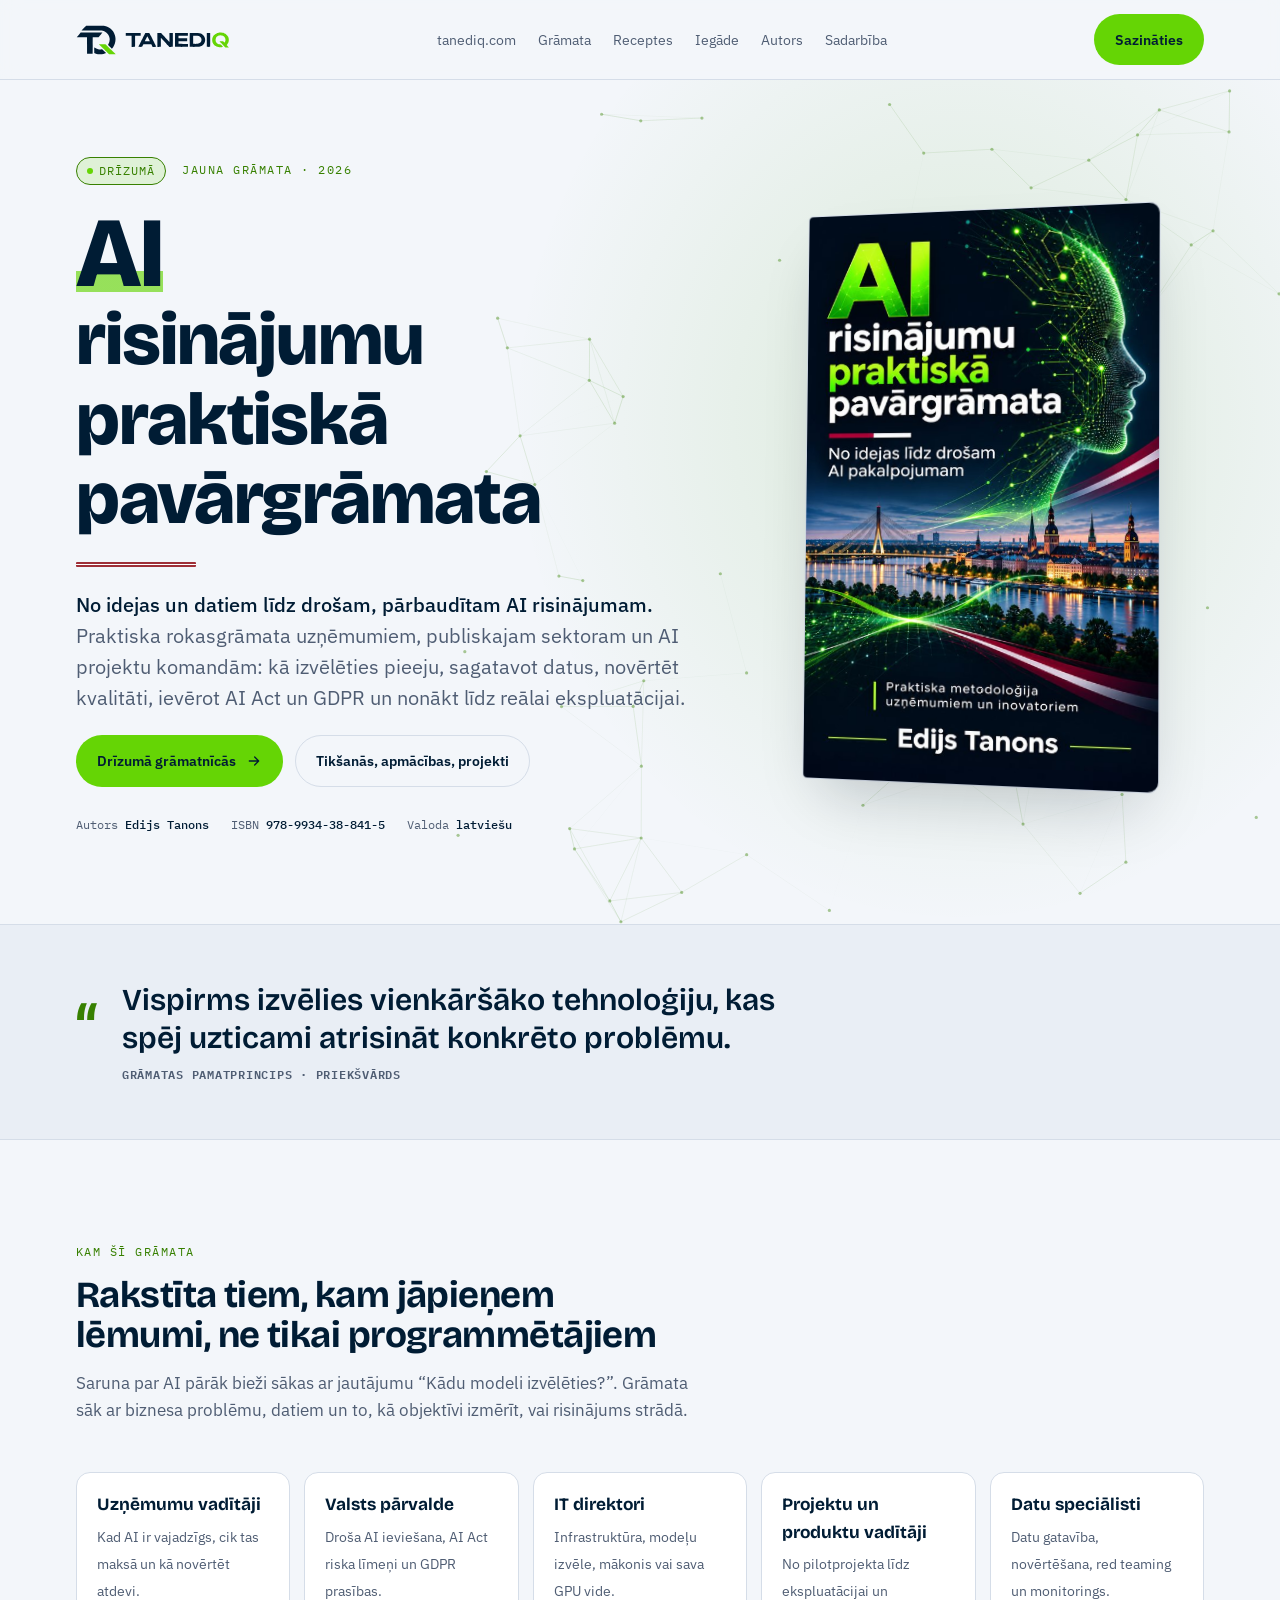
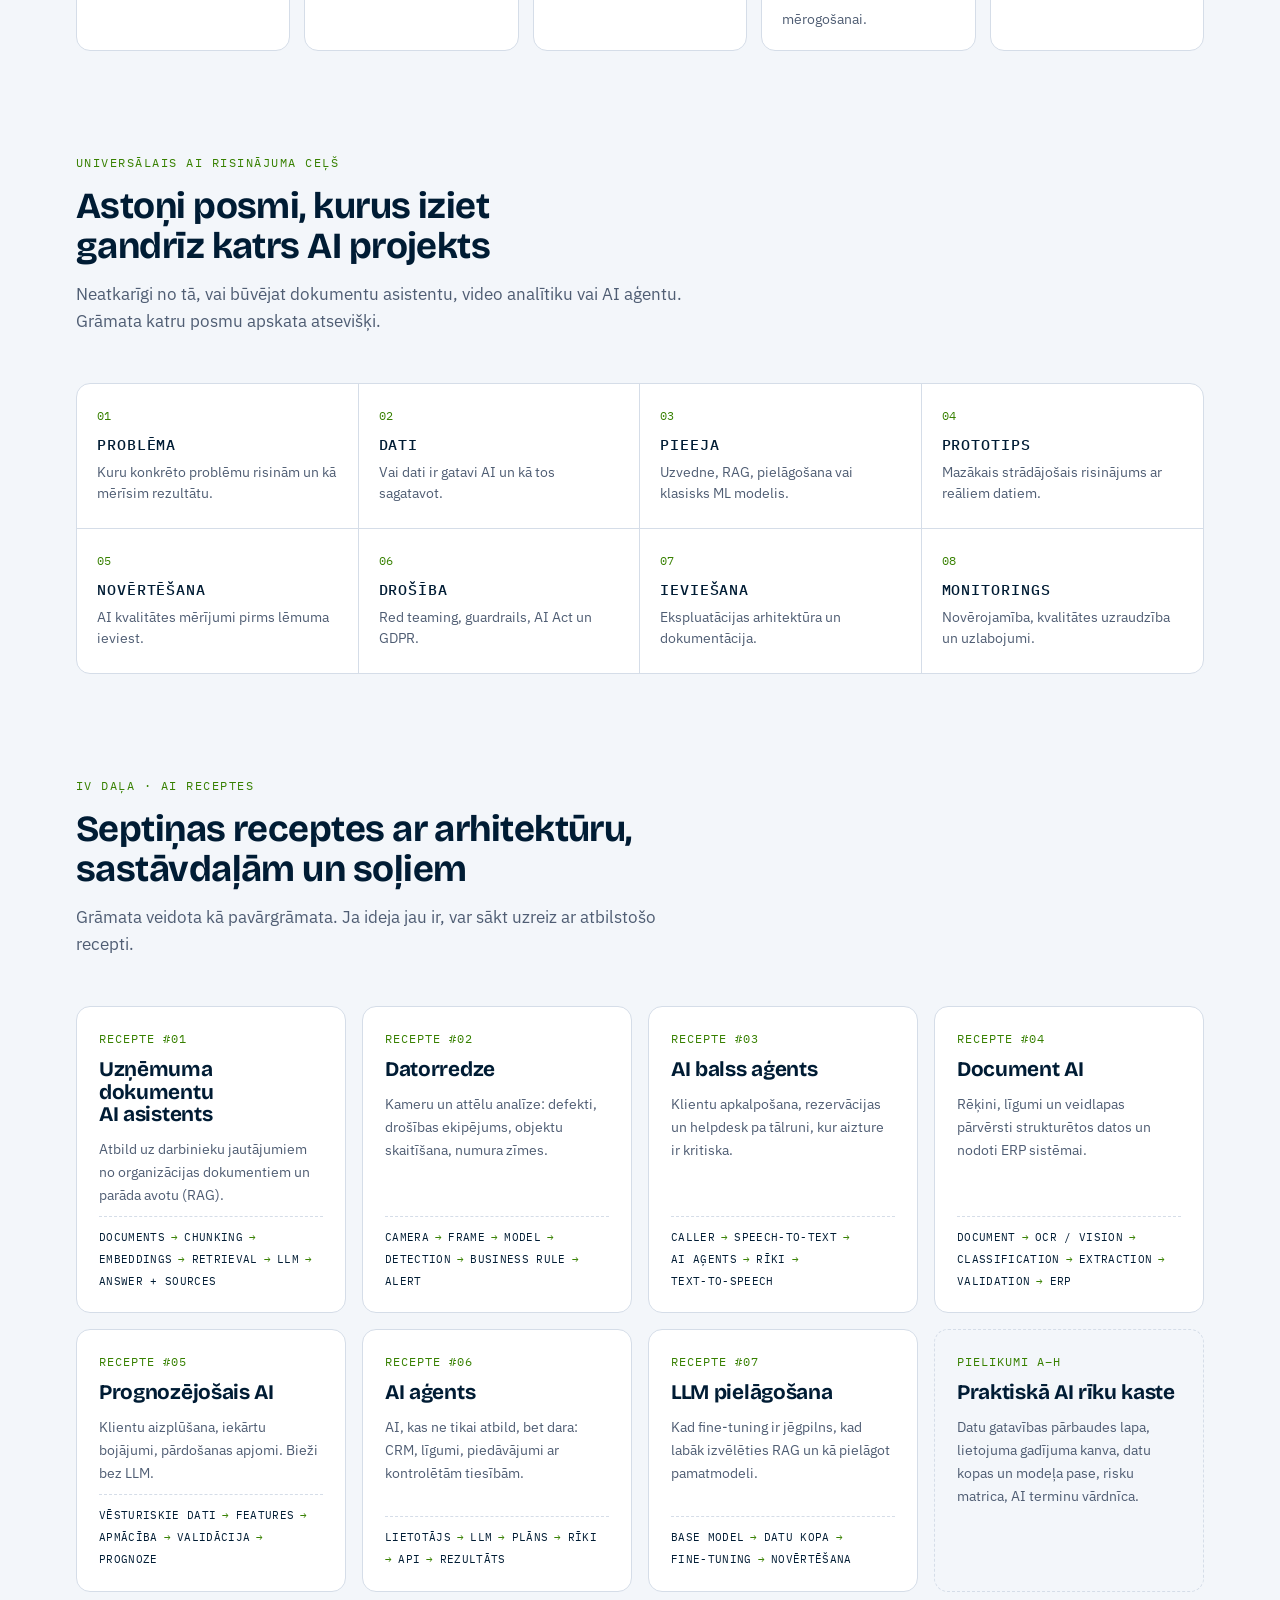
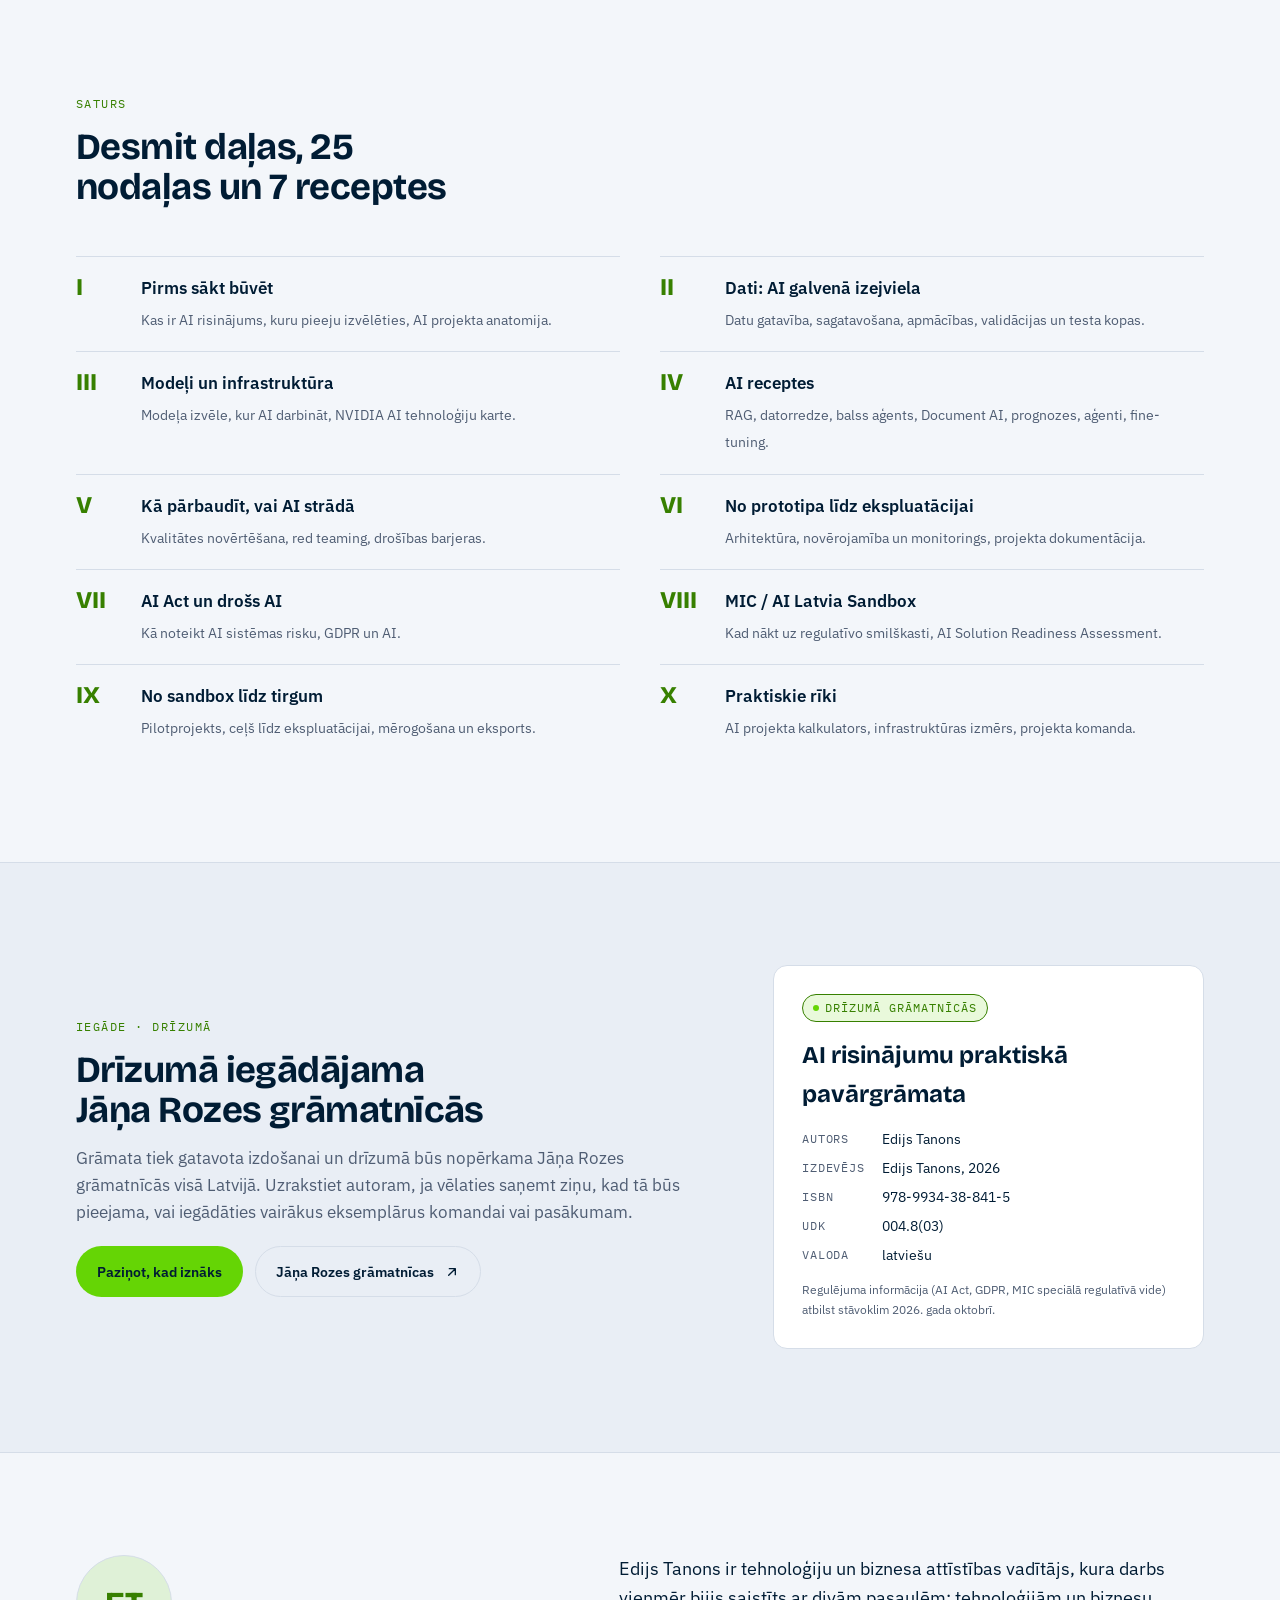
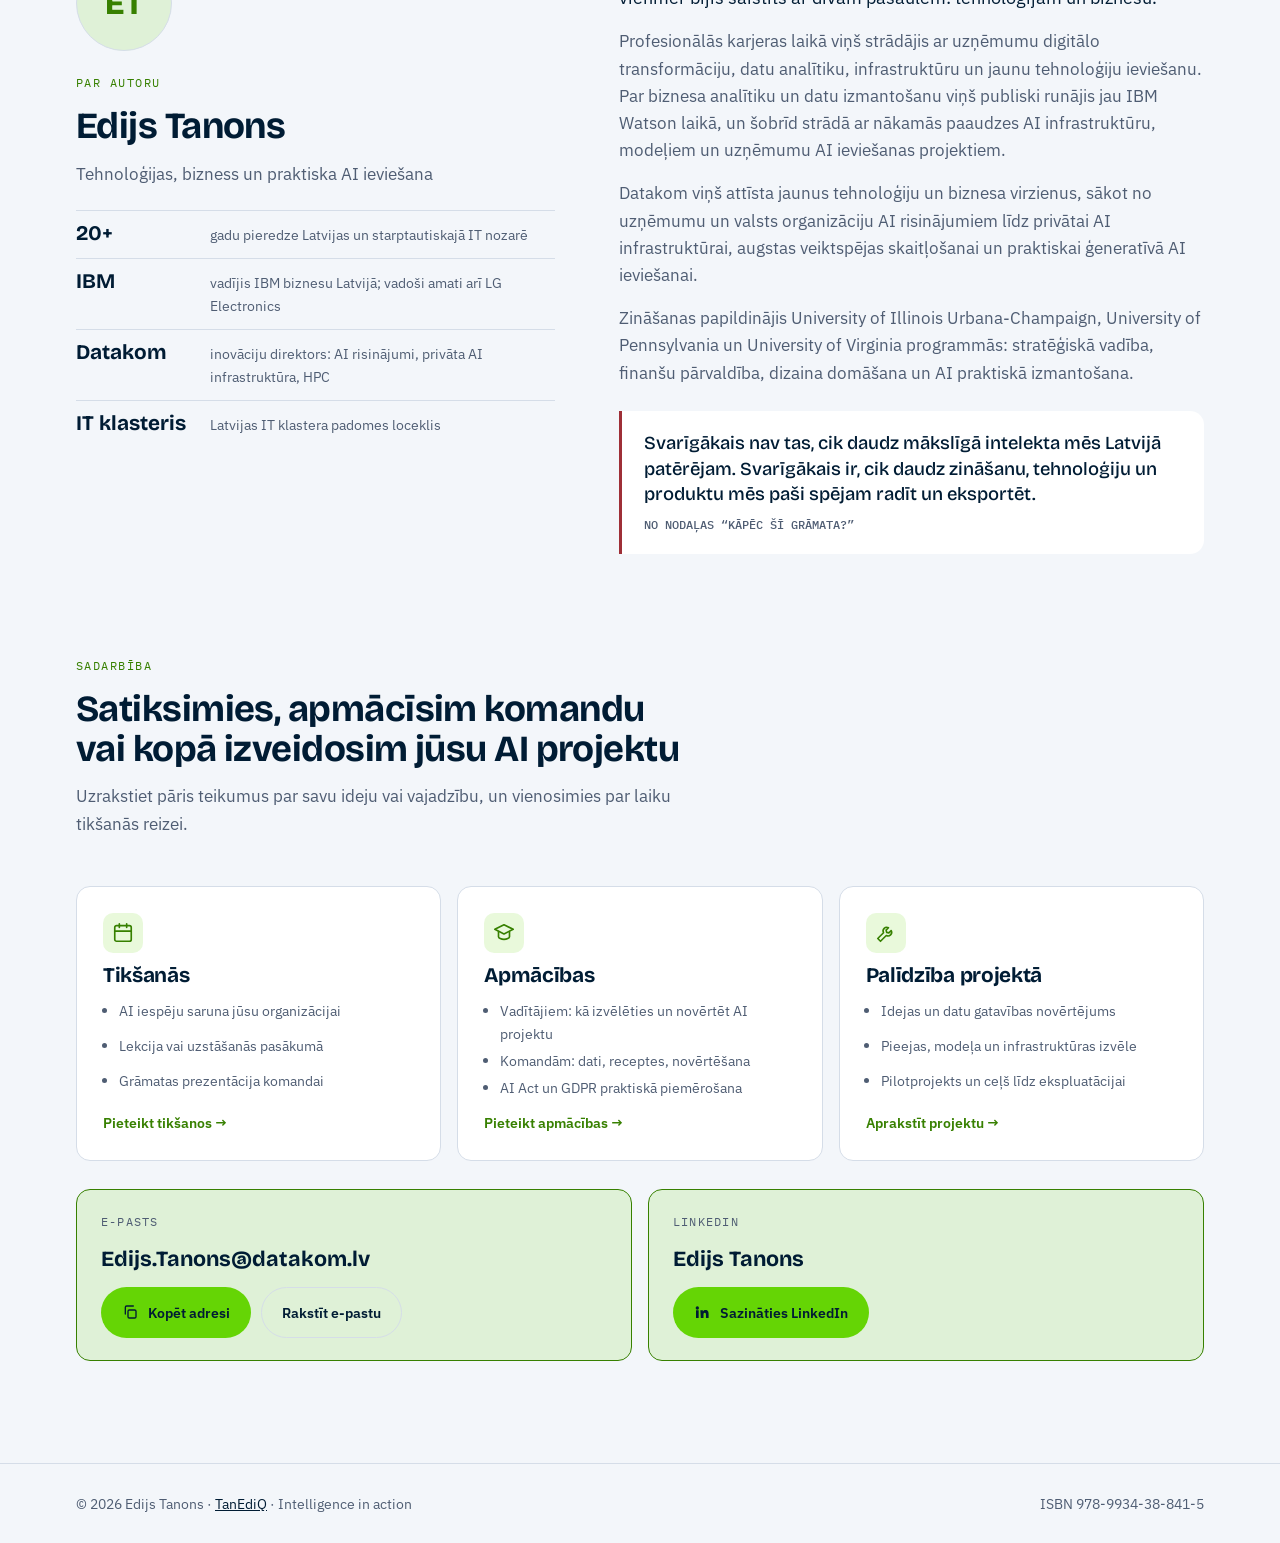
==== commit a7253cab: "Zīmola nosaukums TanEdiQ lapu nosaukumos un strukturētajos datos - WebSite un Organization: name "Ta" ====
--- a/gramata/index.html
+++ b/gramata/index.html
@@ -3,7 +3,7 @@
 <head>
 <meta charset="utf-8">
 <meta name="viewport" content="width=device-width, initial-scale=1, viewport-fit=cover">
-<title>AI risinājumu praktiskā pavārgrāmata · Tanediq</title>
+<title>AI risinājumu praktiskā pavārgrāmata · TanEdiQ</title>
 <meta name="description" content="Edija Tanona grāmata par to, kā no idejas un datiem nonākt līdz drošam, pārbaudītam AI risinājumam. Drīzumā Jāņa Rozes grāmatnīcās.">
 <link rel="canonical" href="https://tanediq.com/gramata/">
 <meta property="og:type" content="book">
@@ -12,7 +12,7 @@
 <meta property="og:url" content="https://tanediq.com/gramata/">
 <meta property="og:image" content="https://tanediq.com/assets/cover.jpg">
 <meta property="og:locale" content="lv_LV">
-<meta property="og:site_name" content="Tanediq">
+<meta property="og:site_name" content="TanEdiQ">
 <meta property="book:isbn" content="9789934388415">
 <meta name="twitter:card" content="summary_large_image">
 <link rel="preconnect" href="https://fonts.googleapis.com">
@@ -90,7 +90,7 @@
     {
      "@type": "ListItem",
      "position": 1,
-     "name": "Tanediq",
+     "name": "TanEdiQ",
      "item": "https://tanediq.com/"
     },
     {
@@ -108,7 +108,7 @@
 <body>
 <header class="top">
   <div class="wrap">
-    <a class="brand" href="../"><svg class="logo" viewBox="0 0 4763 929" aria-hidden="true" focusable="false"><g transform="scale(0.7938)"><clipPath id="tqlm"><rect width="1578" height="1170"/></clipPath><g clip-path="url(#tqlm)"><g transform="translate(-1320,-756)"><g transform="translate(0.000000,3258.000000) scale(0.100000,-0.100000)" fill="currentColor"><path d="M16781 24308 c-223 -227 -617 -627 -876 -888 -468 -471 -565 -571 -565 -583 0 -4 1763 -8 3918 -10 4271 -3 3932 1 4252 -56 1460 -264 2644 -1525 2815 -2997 88 -761 -98 -1569 -540 -2339 -52 -91 -95 -174 -95 -184 0 -10 61 -75 138 -147 134 -126 260 -249 791 -769 536 -524 588 -575 598 -575 38 0 380 459 577 773 592 944 900 2205 808 3307 -21 254 -80 641 -122 800 -5 19 -25 98 -45 175 -50 197 -60 232 -85 300 -12 33 -34 96 -50 140 -137 394 -282 695 -525 1095 -332 548 -905 1142 -1461 1517 -441 297 -920 518 -1423 658 -348 97 -536 135 -821 168 -184 21 -198 21 -3535 24 l-3350 3 -404 -412z M19183 22100 c-2762 -3 -4175 -8 -4181 -15 -5 -5 -65 -80 -133 -164 -68 -85 -207 -259 -309 -385 -102 -127 -316 -393 -475 -591 -158 -198 -320 -398 -360 -445 -157 -188 -205 -250 -205 -265 0 -13 204 -15 1978 -15 1567 0 1982 -3 1995 -12 16 -12 17 -224 17 -3202 1 -2112 4 -3195 11 -3207 13 -26 2185 -30 2195 -5 3 8 6 1453 7 3211 2 2828 4 3197 17 3205 9 6 449 10 1141 10 l1127 0 55 73 c86 112 313 402 403 512 44 55 136 172 204 260 69 88 240 304 382 480 350 436 366 456 399 490 27 29 39 65 22 65 -5 1 -33 2 -63 3 -30 1 -1932 0 -4227 -3z M20320 16278 c0 -7 0 -507 -2 -1111 -1 -942 0 -1099 13 -1111 8 -7 77 -37 154 -66 192 -73 214 -81 265 -95 25 -7 110 -34 190 -60 732 -234 1656 -303 2495 -184 416 59 579 97 990 234 351 117 488 176 483 208 -2 11 -115 128 -253 261 -137 132 -472 458 -743 725 -272 267 -504 490 -515 495 -15 5 -74 -2 -177 -22 -479 -94 -859 -89 -1373 19 -458 96 -989 347 -1444 681 -53 39 -83 48 -83 26z M5845 11660 l-80 -5 0 -440 0 -440 895 -2 c819 -3 896 -4 907 -20 10 -12 13 -391 13 -1707 0 -1331 3 -1692 13 -1698 19 -12 1025 -10 1048 2 19 11 19 40 19 1703 0 1304 3 1696 12 1705 9 9 212 12 854 12 717 0 843 2 853 14 15 17 16 855 2 869 -9 9 -4396 16 -4536 7z M11839 11650 c-9 -8 -90 -159 -179 -335 -204 -401 -379 -743 -440 -860 -26 -49 -125 -243 -220 -430 -95 -187 -210 -412 -255 -500 -45 -88 -141 -275 -213 -415 -71 -140 -193 -379 -270 -530 -77 -151 -205 -403 -285 -560 -79 -157 -186 -365 -236 -463 -50 -98 -91 -184 -91 -191 0 -24 37 -26 598 -26 539 0 552 0 572 20 11 11 20 25 20 30 0 20 371 755 387 768 21 15 2403 18 2432 2 10 -5 28 -33 41 -62 12 -29 71 -149 129 -268 59 -118 131 -267 161 -330 29 -63 62 -125 73 -137 l20 -23 571 0 c354 0 577 4 586 10 17 11 -540 1134 -1180 2378 -49 94 -144 279 -211 410 -155 303 -243 470 -288 552 -20 36 -42 76 -49 90 -65 138 -440 861 -453 875 -18 18 -1199 13 -1220 -5z m891 -1566 c389 -780 492 -993 486 -1009 -5 -15 -1492 -24 -1530 -9 -9 3 -16 13 -16 21 0 14 175 368 540 1088 100 198 192 379 203 403 13 27 27 42 37 40 9 -2 120 -213 280 -534z M15568 11657 l-21 -7 5 -2146 c5 -1805 8 -2148 19 -2155 27 -17 1036 -11 1053 6 13 14 15 168 13 1396 -3 1518 -7 1430 56 1358 34 -37 363 -395 667 -723 332 -359 574 -624 794 -871 54 -60 133 -146 176 -190 42 -44 101 -107 131 -141 30 -33 180 -197 334 -364 154 -167 313 -340 354 -384 40 -45 81 -84 90 -88 27 -12 1094 -8 1109 4 18 15 18 4308 0 4309 -153 9 -1042 -2 -1049 -12 -6 -8 -7 -598 -4 -1392 7 -1563 14 -1438 -74 -1340 -25 28 -102 113 -170 190 -69 76 -154 170 -190 208 -36 39 -132 142 -212 230 -81 88 -250 272 -375 409 -126 138 -258 282 -294 321 -119 132 -394 429 -485 525 -50 52 -119 127 -155 165 -35 39 -143 153 -240 255 -97 102 -201 212 -230 245 -29 33 -83 92 -118 130 l-64 70 -550 0 c-302 0 -558 -3 -570 -8z M21065 11660 l-40 -5 -3 -2144 c-1 -1601 1 -2147 9 -2158 16 -19 3967 -19 3993 0 15 11 16 56 14 462 l-3 450 -1457 5 c-1008 3 -1460 8 -1468 16 -7 7 -9 139 -8 415 l3 404 90 7 c50 4 648 7 1330 6 682 -1 1246 1 1253 5 17 11 18 847 0 865 -9 9 -319 12 -1333 12 -1014 0 -1324 3 -1333 12 -21 21 -17 732 4 749 13 11 270 13 1443 14 784 0 1432 4 1439 8 14 10 18 862 3 871 -11 7 -3883 13 -3936 6z M25985 11662 c-246 -1 -393 -6 -399 -12 -15 -15 -19 -4279 -4 -4297 13 -17 2198 -19 2440 -3 695 47 1275 279 1707 686 645 607 812 1561 417 2389 -248 520 -753 920 -1401 1109 -33 10 -73 22 -90 28 -75 23 -275 57 -510 84 -152 18 -963 24 -2160 16z m1895 -896 c803 -18 1355 -526 1354 -1246 -1 -663 -497 -1151 -1254 -1235 -188 -21 -1317 -17 -1330 5 -12 18 -13 2449 -2 2467 12 18 601 23 1232 9z M30910 11660 l-45 -5 -3 -2144 c-1 -1576 1 -2147 9 -2157 16 -19 1018 -21 1037 -2 18 18 17 4293 0 4305 -14 9 -923 11 -998 3z"/></g><g transform="translate(0.000000,3258.000000) scale(0.100000,-0.100000)" class="logo-g"><path d="M22198 17498 c-53 -18 -13 -83 94 -155 20 -13 42 -38 48 -54 7 -16 27 -41 44 -55 33 -28 105 -98 659 -639 192 -187 358 -346 370 -355 12 -8 155 -148 318 -310 467 -465 669 -660 684 -660 7 0 25 -20 39 -44 14 -24 38 -51 53 -61 15 -10 106 -95 201 -189 95 -94 181 -175 190 -179 10 -5 26 -23 36 -40 10 -18 59 -68 108 -112 96 -86 115 -105 247 -237 47 -49 94 -90 103 -93 9 -4 20 -14 23 -24 3 -11 45 -56 93 -102 48 -46 130 -127 182 -179 52 -52 122 -121 155 -152 33 -32 80 -78 104 -103 25 -25 49 -45 54 -45 5 0 29 -16 53 -36 l44 -37 1243 -2 c683 -1 1252 1 1265 6 32 12 27 39 -16 84 -101 106 -632 617 -669 644 -23 17 -49 44 -57 60 -9 16 -30 41 -48 56 -46 37 -377 354 -408 389 -48 56 -116 122 -290 283 -96 90 -184 172 -195 184 -130 138 -437 434 -462 445 -18 8 -40 29 -49 47 -18 34 -413 425 -448 442 -12 6 -26 22 -33 35 -13 28 -412 415 -455 443 -16 10 -28 23 -28 31 0 16 -419 424 -452 440 -13 6 -30 26 -39 43 -9 18 -36 49 -60 69 -24 20 -69 62 -99 94 -40 43 -66 61 -97 69 -54 15 -2465 14 -2505 -1z M34850 11770 c-102 -4 -212 -13 -245 -19 -119 -22 -192 -39 -295 -68 -58 -17 -127 -36 -155 -44 -27 -7 -61 -21 -75 -30 -14 -10 -52 -25 -85 -35 -89 -25 -403 -194 -534 -288 -206 -146 -456 -392 -534 -525 -18 -29 -52 -83 -76 -120 -71 -106 -201 -374 -215 -445 -8 -34 -23 -94 -34 -132 -97 -323 -95 -943 3 -1174 9 -19 24 -64 34 -100 36 -122 107 -291 147 -350 17 -25 42 -65 55 -90 13 -25 41 -70 62 -100 21 -30 52 -75 69 -100 16 -25 50 -60 74 -78 24 -18 44 -39 44 -47 0 -37 420 -393 466 -395 7 0 35 -16 62 -35 248 -170 767 -333 1165 -365 259 -21 678 -6 742 27 17 8 57 17 90 19 59 5 118 16 183 36 36 11 66 56 55 84 -7 20 -76 97 -158 179 -34 33 -74 77 -89 98 -15 21 -38 43 -50 49 -13 5 -31 24 -41 41 -21 35 -264 304 -294 325 -12 9 -77 16 -183 22 -89 5 -192 16 -228 24 -312 70 -359 84 -430 126 -36 22 -76 43 -90 49 -14 5 -50 26 -80 45 -30 20 -60 36 -68 36 -17 0 -229 203 -262 251 -14 21 -48 70 -76 111 -42 61 -144 269 -144 294 0 4 -10 18 -22 31 -38 41 -63 445 -39 635 10 71 58 246 93 338 72 185 298 468 453 565 17 11 46 31 65 46 87 67 350 182 465 203 44 8 112 22 150 30 99 22 293 31 398 17 48 -6 126 -16 175 -21 98 -12 202 -35 247 -55 17 -7 59 -24 95 -36 36 -13 81 -33 100 -45 19 -12 58 -27 85 -34 28 -8 61 -24 75 -39 14 -15 48 -42 75 -60 28 -19 76 -58 107 -88 31 -29 60 -53 65 -53 5 0 23 -19 40 -42 17 -24 65 -88 107 -143 41 -55 87 -129 102 -165 15 -36 37 -83 49 -105 13 -22 26 -60 30 -85 4 -25 15 -75 25 -112 41 -151 51 -430 20 -553 -6 -22 -17 -75 -25 -118 -9 -47 -31 -114 -58 -170 -25 -51 -47 -104 -50 -118 -4 -14 -18 -38 -32 -53 -14 -15 -32 -41 -41 -59 -21 -42 -64 -87 -83 -87 -8 0 -49 35 -90 78 -42 43 -85 85 -96 93 -18 13 -46 47 -138 167 -48 64 -38 63 -590 63 -541 1 -576 -2 -577 -53 0 -10 110 -120 148 -147 18 -12 39 -36 48 -53 8 -16 77 -92 152 -168 75 -77 160 -166 187 -199 28 -34 65 -70 83 -82 18 -12 40 -33 49 -48 9 -14 40 -51 70 -81 29 -30 85 -91 124 -135 39 -44 91 -96 116 -116 24 -19 52 -49 63 -66 10 -17 35 -46 56 -65 20 -18 46 -44 58 -57 11 -13 40 -44 63 -70 22 -25 74 -84 115 -130 137 -158 420 -449 442 -455 35 -9 938 -6 980 3 51 12 63 25 45 49 -66 91 -110 145 -153 188 -105 106 -156 160 -156 167 0 5 -42 56 -94 115 -195 221 -216 247 -216 264 0 9 36 57 79 105 44 48 93 106 110 128 115 152 241 341 241 362 0 7 11 30 24 51 23 37 132 353 160 467 60 241 57 697 -5 950 -5 22 -16 67 -24 100 -18 75 -62 215 -74 229 -4 6 -20 44 -35 83 -15 40 -32 76 -37 79 -6 3 -21 29 -33 57 -23 51 -39 75 -178 269 -120 169 -319 365 -468 463 -25 16 -60 42 -78 57 -18 15 -51 38 -73 50 -22 13 -66 38 -97 55 -87 50 -218 112 -307 145 -151 58 -307 108 -336 108 -15 0 -40 5 -56 11 -30 11 -137 33 -278 55 -112 18 -459 25 -705 14z"/></g></g></g></g><g transform="translate(1510.7,206.4)"><clipPath id="tqlw"><rect width="3252" height="516"/></clipPath><g clip-path="url(#tqlw)"><g transform="translate(-546,-2052)"><g transform="translate(0.000000,3258.000000) scale(0.100000,-0.100000)" fill="currentColor"><path d="M16781 24308 c-223 -227 -617 -627 -876 -888 -468 -471 -565 -571 -565 -583 0 -4 1763 -8 3918 -10 4271 -3 3932 1 4252 -56 1460 -264 2644 -1525 2815 -2997 88 -761 -98 -1569 -540 -2339 -52 -91 -95 -174 -95 -184 0 -10 61 -75 138 -147 134 -126 260 -249 791 -769 536 -524 588 -575 598 -575 38 0 380 459 577 773 592 944 900 2205 808 3307 -21 254 -80 641 -122 800 -5 19 -25 98 -45 175 -50 197 -60 232 -85 300 -12 33 -34 96 -50 140 -137 394 -282 695 -525 1095 -332 548 -905 1142 -1461 1517 -441 297 -920 518 -1423 658 -348 97 -536 135 -821 168 -184 21 -198 21 -3535 24 l-3350 3 -404 -412z M19183 22100 c-2762 -3 -4175 -8 -4181 -15 -5 -5 -65 -80 -133 -164 -68 -85 -207 -259 -309 -385 -102 -127 -316 -393 -475 -591 -158 -198 -320 -398 -360 -445 -157 -188 -205 -250 -205 -265 0 -13 204 -15 1978 -15 1567 0 1982 -3 1995 -12 16 -12 17 -224 17 -3202 1 -2112 4 -3195 11 -3207 13 -26 2185 -30 2195 -5 3 8 6 1453 7 3211 2 2828 4 3197 17 3205 9 6 449 10 1141 10 l1127 0 55 73 c86 112 313 402 403 512 44 55 136 172 204 260 69 88 240 304 382 480 350 436 366 456 399 490 27 29 39 65 22 65 -5 1 -33 2 -63 3 -30 1 -1932 0 -4227 -3z M20320 16278 c0 -7 0 -507 -2 -1111 -1 -942 0 -1099 13 -1111 8 -7 77 -37 154 -66 192 -73 214 -81 265 -95 25 -7 110 -34 190 -60 732 -234 1656 -303 2495 -184 416 59 579 97 990 234 351 117 488 176 483 208 -2 11 -115 128 -253 261 -137 132 -472 458 -743 725 -272 267 -504 490 -515 495 -15 5 -74 -2 -177 -22 -479 -94 -859 -89 -1373 19 -458 96 -989 347 -1444 681 -53 39 -83 48 -83 26z M5845 11660 l-80 -5 0 -440 0 -440 895 -2 c819 -3 896 -4 907 -20 10 -12 13 -391 13 -1707 0 -1331 3 -1692 13 -1698 19 -12 1025 -10 1048 2 19 11 19 40 19 1703 0 1304 3 1696 12 1705 9 9 212 12 854 12 717 0 843 2 853 14 15 17 16 855 2 869 -9 9 -4396 16 -4536 7z M11839 11650 c-9 -8 -90 -159 -179 -335 -204 -401 -379 -743 -440 -860 -26 -49 -125 -243 -220 -430 -95 -187 -210 -412 -255 -500 -45 -88 -141 -275 -213 -415 -71 -140 -193 -379 -270 -530 -77 -151 -205 -403 -285 -560 -79 -157 -186 -365 -236 -463 -50 -98 -91 -184 -91 -191 0 -24 37 -26 598 -26 539 0 552 0 572 20 11 11 20 25 20 30 0 20 371 755 387 768 21 15 2403 18 2432 2 10 -5 28 -33 41 -62 12 -29 71 -149 129 -268 59 -118 131 -267 161 -330 29 -63 62 -125 73 -137 l20 -23 571 0 c354 0 577 4 586 10 17 11 -540 1134 -1180 2378 -49 94 -144 279 -211 410 -155 303 -243 470 -288 552 -20 36 -42 76 -49 90 -65 138 -440 861 -453 875 -18 18 -1199 13 -1220 -5z m891 -1566 c389 -780 492 -993 486 -1009 -5 -15 -1492 -24 -1530 -9 -9 3 -16 13 -16 21 0 14 175 368 540 1088 100 198 192 379 203 403 13 27 27 42 37 40 9 -2 120 -213 280 -534z M15568 11657 l-21 -7 5 -2146 c5 -1805 8 -2148 19 -2155 27 -17 1036 -11 1053 6 13 14 15 168 13 1396 -3 1518 -7 1430 56 1358 34 -37 363 -395 667 -723 332 -359 574 -624 794 -871 54 -60 133 -146 176 -190 42 -44 101 -107 131 -141 30 -33 180 -197 334 -364 154 -167 313 -340 354 -384 40 -45 81 -84 90 -88 27 -12 1094 -8 1109 4 18 15 18 4308 0 4309 -153 9 -1042 -2 -1049 -12 -6 -8 -7 -598 -4 -1392 7 -1563 14 -1438 -74 -1340 -25 28 -102 113 -170 190 -69 76 -154 170 -190 208 -36 39 -132 142 -212 230 -81 88 -250 272 -375 409 -126 138 -258 282 -294 321 -119 132 -394 429 -485 525 -50 52 -119 127 -155 165 -35 39 -143 153 -240 255 -97 102 -201 212 -230 245 -29 33 -83 92 -118 130 l-64 70 -550 0 c-302 0 -558 -3 -570 -8z M21065 11660 l-40 -5 -3 -2144 c-1 -1601 1 -2147 9 -2158 16 -19 3967 -19 3993 0 15 11 16 56 14 462 l-3 450 -1457 5 c-1008 3 -1460 8 -1468 16 -7 7 -9 139 -8 415 l3 404 90 7 c50 4 648 7 1330 6 682 -1 1246 1 1253 5 17 11 18 847 0 865 -9 9 -319 12 -1333 12 -1014 0 -1324 3 -1333 12 -21 21 -17 732 4 749 13 11 270 13 1443 14 784 0 1432 4 1439 8 14 10 18 862 3 871 -11 7 -3883 13 -3936 6z M25985 11662 c-246 -1 -393 -6 -399 -12 -15 -15 -19 -4279 -4 -4297 13 -17 2198 -19 2440 -3 695 47 1275 279 1707 686 645 607 812 1561 417 2389 -248 520 -753 920 -1401 1109 -33 10 -73 22 -90 28 -75 23 -275 57 -510 84 -152 18 -963 24 -2160 16z m1895 -896 c803 -18 1355 -526 1354 -1246 -1 -663 -497 -1151 -1254 -1235 -188 -21 -1317 -17 -1330 5 -12 18 -13 2449 -2 2467 12 18 601 23 1232 9z M30910 11660 l-45 -5 -3 -2144 c-1 -1576 1 -2147 9 -2157 16 -19 1018 -21 1037 -2 18 18 17 4293 0 4305 -14 9 -923 11 -998 3z"/></g><g transform="translate(0.000000,3258.000000) scale(0.100000,-0.100000)" class="logo-g"><path d="M22198 17498 c-53 -18 -13 -83 94 -155 20 -13 42 -38 48 -54 7 -16 27 -41 44 -55 33 -28 105 -98 659 -639 192 -187 358 -346 370 -355 12 -8 155 -148 318 -310 467 -465 669 -660 684 -660 7 0 25 -20 39 -44 14 -24 38 -51 53 -61 15 -10 106 -95 201 -189 95 -94 181 -175 190 -179 10 -5 26 -23 36 -40 10 -18 59 -68 108 -112 96 -86 115 -105 247 -237 47 -49 94 -90 103 -93 9 -4 20 -14 23 -24 3 -11 45 -56 93 -102 48 -46 130 -127 182 -179 52 -52 122 -121 155 -152 33 -32 80 -78 104 -103 25 -25 49 -45 54 -45 5 0 29 -16 53 -36 l44 -37 1243 -2 c683 -1 1252 1 1265 6 32 12 27 39 -16 84 -101 106 -632 617 -669 644 -23 17 -49 44 -57 60 -9 16 -30 41 -48 56 -46 37 -377 354 -408 389 -48 56 -116 122 -290 283 -96 90 -184 172 -195 184 -130 138 -437 434 -462 445 -18 8 -40 29 -49 47 -18 34 -413 425 -448 442 -12 6 -26 22 -33 35 -13 28 -412 415 -455 443 -16 10 -28 23 -28 31 0 16 -419 424 -452 440 -13 6 -30 26 -39 43 -9 18 -36 49 -60 69 -24 20 -69 62 -99 94 -40 43 -66 61 -97 69 -54 15 -2465 14 -2505 -1z M34850 11770 c-102 -4 -212 -13 -245 -19 -119 -22 -192 -39 -295 -68 -58 -17 -127 -36 -155 -44 -27 -7 -61 -21 -75 -30 -14 -10 -52 -25 -85 -35 -89 -25 -403 -194 -534 -288 -206 -146 -456 -392 -534 -525 -18 -29 -52 -83 -76 -120 -71 -106 -201 -374 -215 -445 -8 -34 -23 -94 -34 -132 -97 -323 -95 -943 3 -1174 9 -19 24 -64 34 -100 36 -122 107 -291 147 -350 17 -25 42 -65 55 -90 13 -25 41 -70 62 -100 21 -30 52 -75 69 -100 16 -25 50 -60 74 -78 24 -18 44 -39 44 -47 0 -37 420 -393 466 -395 7 0 35 -16 62 -35 248 -170 767 -333 1165 -365 259 -21 678 -6 742 27 17 8 57 17 90 19 59 5 118 16 183 36 36 11 66 56 55 84 -7 20 -76 97 -158 179 -34 33 -74 77 -89 98 -15 21 -38 43 -50 49 -13 5 -31 24 -41 41 -21 35 -264 304 -294 325 -12 9 -77 16 -183 22 -89 5 -192 16 -228 24 -312 70 -359 84 -430 126 -36 22 -76 43 -90 49 -14 5 -50 26 -80 45 -30 20 -60 36 -68 36 -17 0 -229 203 -262 251 -14 21 -48 70 -76 111 -42 61 -144 269 -144 294 0 4 -10 18 -22 31 -38 41 -63 445 -39 635 10 71 58 246 93 338 72 185 298 468 453 565 17 11 46 31 65 46 87 67 350 182 465 203 44 8 112 22 150 30 99 22 293 31 398 17 48 -6 126 -16 175 -21 98 -12 202 -35 247 -55 17 -7 59 -24 95 -36 36 -13 81 -33 100 -45 19 -12 58 -27 85 -34 28 -8 61 -24 75 -39 14 -15 48 -42 75 -60 28 -19 76 -58 107 -88 31 -29 60 -53 65 -53 5 0 23 -19 40 -42 17 -24 65 -88 107 -143 41 -55 87 -129 102 -165 15 -36 37 -83 49 -105 13 -22 26 -60 30 -85 4 -25 15 -75 25 -112 41 -151 51 -430 20 -553 -6 -22 -17 -75 -25 -118 -9 -47 -31 -114 -58 -170 -25 -51 -47 -104 -50 -118 -4 -14 -18 -38 -32 -53 -14 -15 -32 -41 -41 -59 -21 -42 -64 -87 -83 -87 -8 0 -49 35 -90 78 -42 43 -85 85 -96 93 -18 13 -46 47 -138 167 -48 64 -38 63 -590 63 -541 1 -576 -2 -577 -53 0 -10 110 -120 148 -147 18 -12 39 -36 48 -53 8 -16 77 -92 152 -168 75 -77 160 -166 187 -199 28 -34 65 -70 83 -82 18 -12 40 -33 49 -48 9 -14 40 -51 70 -81 29 -30 85 -91 124 -135 39 -44 91 -96 116 -116 24 -19 52 -49 63 -66 10 -17 35 -46 56 -65 20 -18 46 -44 58 -57 11 -13 40 -44 63 -70 22 -25 74 -84 115 -130 137 -158 420 -449 442 -455 35 -9 938 -6 980 3 51 12 63 25 45 49 -66 91 -110 145 -153 188 -105 106 -156 160 -156 167 0 5 -42 56 -94 115 -195 221 -216 247 -216 264 0 9 36 57 79 105 44 48 93 106 110 128 115 152 241 341 241 362 0 7 11 30 24 51 23 37 132 353 160 467 60 241 57 697 -5 950 -5 22 -16 67 -24 100 -18 75 -62 215 -74 229 -4 6 -20 44 -35 83 -15 40 -32 76 -37 79 -6 3 -21 29 -33 57 -23 51 -39 75 -178 269 -120 169 -319 365 -468 463 -25 16 -60 42 -78 57 -18 15 -51 38 -73 50 -22 13 -66 38 -97 55 -87 50 -218 112 -307 145 -151 58 -307 108 -336 108 -15 0 -40 5 -56 11 -30 11 -137 33 -278 55 -112 18 -459 25 -705 14z"/></g></g></g></g></svg><span class="sr-only">Tanediq</span></a>
+    <a class="brand" href="../"><svg class="logo" viewBox="0 0 4763 929" aria-hidden="true" focusable="false"><g transform="scale(0.7938)"><clipPath id="tqlm"><rect width="1578" height="1170"/></clipPath><g clip-path="url(#tqlm)"><g transform="translate(-1320,-756)"><g transform="translate(0.000000,3258.000000) scale(0.100000,-0.100000)" fill="currentColor"><path d="M16781 24308 c-223 -227 -617 -627 -876 -888 -468 -471 -565 -571 -565 -583 0 -4 1763 -8 3918 -10 4271 -3 3932 1 4252 -56 1460 -264 2644 -1525 2815 -2997 88 -761 -98 -1569 -540 -2339 -52 -91 -95 -174 -95 -184 0 -10 61 -75 138 -147 134 -126 260 -249 791 -769 536 -524 588 -575 598 -575 38 0 380 459 577 773 592 944 900 2205 808 3307 -21 254 -80 641 -122 800 -5 19 -25 98 -45 175 -50 197 -60 232 -85 300 -12 33 -34 96 -50 140 -137 394 -282 695 -525 1095 -332 548 -905 1142 -1461 1517 -441 297 -920 518 -1423 658 -348 97 -536 135 -821 168 -184 21 -198 21 -3535 24 l-3350 3 -404 -412z M19183 22100 c-2762 -3 -4175 -8 -4181 -15 -5 -5 -65 -80 -133 -164 -68 -85 -207 -259 -309 -385 -102 -127 -316 -393 -475 -591 -158 -198 -320 -398 -360 -445 -157 -188 -205 -250 -205 -265 0 -13 204 -15 1978 -15 1567 0 1982 -3 1995 -12 16 -12 17 -224 17 -3202 1 -2112 4 -3195 11 -3207 13 -26 2185 -30 2195 -5 3 8 6 1453 7 3211 2 2828 4 3197 17 3205 9 6 449 10 1141 10 l1127 0 55 73 c86 112 313 402 403 512 44 55 136 172 204 260 69 88 240 304 382 480 350 436 366 456 399 490 27 29 39 65 22 65 -5 1 -33 2 -63 3 -30 1 -1932 0 -4227 -3z M20320 16278 c0 -7 0 -507 -2 -1111 -1 -942 0 -1099 13 -1111 8 -7 77 -37 154 -66 192 -73 214 -81 265 -95 25 -7 110 -34 190 -60 732 -234 1656 -303 2495 -184 416 59 579 97 990 234 351 117 488 176 483 208 -2 11 -115 128 -253 261 -137 132 -472 458 -743 725 -272 267 -504 490 -515 495 -15 5 -74 -2 -177 -22 -479 -94 -859 -89 -1373 19 -458 96 -989 347 -1444 681 -53 39 -83 48 -83 26z M5845 11660 l-80 -5 0 -440 0 -440 895 -2 c819 -3 896 -4 907 -20 10 -12 13 -391 13 -1707 0 -1331 3 -1692 13 -1698 19 -12 1025 -10 1048 2 19 11 19 40 19 1703 0 1304 3 1696 12 1705 9 9 212 12 854 12 717 0 843 2 853 14 15 17 16 855 2 869 -9 9 -4396 16 -4536 7z M11839 11650 c-9 -8 -90 -159 -179 -335 -204 -401 -379 -743 -440 -860 -26 -49 -125 -243 -220 -430 -95 -187 -210 -412 -255 -500 -45 -88 -141 -275 -213 -415 -71 -140 -193 -379 -270 -530 -77 -151 -205 -403 -285 -560 -79 -157 -186 -365 -236 -463 -50 -98 -91 -184 -91 -191 0 -24 37 -26 598 -26 539 0 552 0 572 20 11 11 20 25 20 30 0 20 371 755 387 768 21 15 2403 18 2432 2 10 -5 28 -33 41 -62 12 -29 71 -149 129 -268 59 -118 131 -267 161 -330 29 -63 62 -125 73 -137 l20 -23 571 0 c354 0 577 4 586 10 17 11 -540 1134 -1180 2378 -49 94 -144 279 -211 410 -155 303 -243 470 -288 552 -20 36 -42 76 -49 90 -65 138 -440 861 -453 875 -18 18 -1199 13 -1220 -5z m891 -1566 c389 -780 492 -993 486 -1009 -5 -15 -1492 -24 -1530 -9 -9 3 -16 13 -16 21 0 14 175 368 540 1088 100 198 192 379 203 403 13 27 27 42 37 40 9 -2 120 -213 280 -534z M15568 11657 l-21 -7 5 -2146 c5 -1805 8 -2148 19 -2155 27 -17 1036 -11 1053 6 13 14 15 168 13 1396 -3 1518 -7 1430 56 1358 34 -37 363 -395 667 -723 332 -359 574 -624 794 -871 54 -60 133 -146 176 -190 42 -44 101 -107 131 -141 30 -33 180 -197 334 -364 154 -167 313 -340 354 -384 40 -45 81 -84 90 -88 27 -12 1094 -8 1109 4 18 15 18 4308 0 4309 -153 9 -1042 -2 -1049 -12 -6 -8 -7 -598 -4 -1392 7 -1563 14 -1438 -74 -1340 -25 28 -102 113 -170 190 -69 76 -154 170 -190 208 -36 39 -132 142 -212 230 -81 88 -250 272 -375 409 -126 138 -258 282 -294 321 -119 132 -394 429 -485 525 -50 52 -119 127 -155 165 -35 39 -143 153 -240 255 -97 102 -201 212 -230 245 -29 33 -83 92 -118 130 l-64 70 -550 0 c-302 0 -558 -3 -570 -8z M21065 11660 l-40 -5 -3 -2144 c-1 -1601 1 -2147 9 -2158 16 -19 3967 -19 3993 0 15 11 16 56 14 462 l-3 450 -1457 5 c-1008 3 -1460 8 -1468 16 -7 7 -9 139 -8 415 l3 404 90 7 c50 4 648 7 1330 6 682 -1 1246 1 1253 5 17 11 18 847 0 865 -9 9 -319 12 -1333 12 -1014 0 -1324 3 -1333 12 -21 21 -17 732 4 749 13 11 270 13 1443 14 784 0 1432 4 1439 8 14 10 18 862 3 871 -11 7 -3883 13 -3936 6z M25985 11662 c-246 -1 -393 -6 -399 -12 -15 -15 -19 -4279 -4 -4297 13 -17 2198 -19 2440 -3 695 47 1275 279 1707 686 645 607 812 1561 417 2389 -248 520 -753 920 -1401 1109 -33 10 -73 22 -90 28 -75 23 -275 57 -510 84 -152 18 -963 24 -2160 16z m1895 -896 c803 -18 1355 -526 1354 -1246 -1 -663 -497 -1151 -1254 -1235 -188 -21 -1317 -17 -1330 5 -12 18 -13 2449 -2 2467 12 18 601 23 1232 9z M30910 11660 l-45 -5 -3 -2144 c-1 -1576 1 -2147 9 -2157 16 -19 1018 -21 1037 -2 18 18 17 4293 0 4305 -14 9 -923 11 -998 3z"/></g><g transform="translate(0.000000,3258.000000) scale(0.100000,-0.100000)" class="logo-g"><path d="M22198 17498 c-53 -18 -13 -83 94 -155 20 -13 42 -38 48 -54 7 -16 27 -41 44 -55 33 -28 105 -98 659 -639 192 -187 358 -346 370 -355 12 -8 155 -148 318 -310 467 -465 669 -660 684 -660 7 0 25 -20 39 -44 14 -24 38 -51 53 -61 15 -10 106 -95 201 -189 95 -94 181 -175 190 -179 10 -5 26 -23 36 -40 10 -18 59 -68 108 -112 96 -86 115 -105 247 -237 47 -49 94 -90 103 -93 9 -4 20 -14 23 -24 3 -11 45 -56 93 -102 48 -46 130 -127 182 -179 52 -52 122 -121 155 -152 33 -32 80 -78 104 -103 25 -25 49 -45 54 -45 5 0 29 -16 53 -36 l44 -37 1243 -2 c683 -1 1252 1 1265 6 32 12 27 39 -16 84 -101 106 -632 617 -669 644 -23 17 -49 44 -57 60 -9 16 -30 41 -48 56 -46 37 -377 354 -408 389 -48 56 -116 122 -290 283 -96 90 -184 172 -195 184 -130 138 -437 434 -462 445 -18 8 -40 29 -49 47 -18 34 -413 425 -448 442 -12 6 -26 22 -33 35 -13 28 -412 415 -455 443 -16 10 -28 23 -28 31 0 16 -419 424 -452 440 -13 6 -30 26 -39 43 -9 18 -36 49 -60 69 -24 20 -69 62 -99 94 -40 43 -66 61 -97 69 -54 15 -2465 14 -2505 -1z M34850 11770 c-102 -4 -212 -13 -245 -19 -119 -22 -192 -39 -295 -68 -58 -17 -127 -36 -155 -44 -27 -7 -61 -21 -75 -30 -14 -10 -52 -25 -85 -35 -89 -25 -403 -194 -534 -288 -206 -146 -456 -392 -534 -525 -18 -29 -52 -83 -76 -120 -71 -106 -201 -374 -215 -445 -8 -34 -23 -94 -34 -132 -97 -323 -95 -943 3 -1174 9 -19 24 -64 34 -100 36 -122 107 -291 147 -350 17 -25 42 -65 55 -90 13 -25 41 -70 62 -100 21 -30 52 -75 69 -100 16 -25 50 -60 74 -78 24 -18 44 -39 44 -47 0 -37 420 -393 466 -395 7 0 35 -16 62 -35 248 -170 767 -333 1165 -365 259 -21 678 -6 742 27 17 8 57 17 90 19 59 5 118 16 183 36 36 11 66 56 55 84 -7 20 -76 97 -158 179 -34 33 -74 77 -89 98 -15 21 -38 43 -50 49 -13 5 -31 24 -41 41 -21 35 -264 304 -294 325 -12 9 -77 16 -183 22 -89 5 -192 16 -228 24 -312 70 -359 84 -430 126 -36 22 -76 43 -90 49 -14 5 -50 26 -80 45 -30 20 -60 36 -68 36 -17 0 -229 203 -262 251 -14 21 -48 70 -76 111 -42 61 -144 269 -144 294 0 4 -10 18 -22 31 -38 41 -63 445 -39 635 10 71 58 246 93 338 72 185 298 468 453 565 17 11 46 31 65 46 87 67 350 182 465 203 44 8 112 22 150 30 99 22 293 31 398 17 48 -6 126 -16 175 -21 98 -12 202 -35 247 -55 17 -7 59 -24 95 -36 36 -13 81 -33 100 -45 19 -12 58 -27 85 -34 28 -8 61 -24 75 -39 14 -15 48 -42 75 -60 28 -19 76 -58 107 -88 31 -29 60 -53 65 -53 5 0 23 -19 40 -42 17 -24 65 -88 107 -143 41 -55 87 -129 102 -165 15 -36 37 -83 49 -105 13 -22 26 -60 30 -85 4 -25 15 -75 25 -112 41 -151 51 -430 20 -553 -6 -22 -17 -75 -25 -118 -9 -47 -31 -114 -58 -170 -25 -51 -47 -104 -50 -118 -4 -14 -18 -38 -32 -53 -14 -15 -32 -41 -41 -59 -21 -42 -64 -87 -83 -87 -8 0 -49 35 -90 78 -42 43 -85 85 -96 93 -18 13 -46 47 -138 167 -48 64 -38 63 -590 63 -541 1 -576 -2 -577 -53 0 -10 110 -120 148 -147 18 -12 39 -36 48 -53 8 -16 77 -92 152 -168 75 -77 160 -166 187 -199 28 -34 65 -70 83 -82 18 -12 40 -33 49 -48 9 -14 40 -51 70 -81 29 -30 85 -91 124 -135 39 -44 91 -96 116 -116 24 -19 52 -49 63 -66 10 -17 35 -46 56 -65 20 -18 46 -44 58 -57 11 -13 40 -44 63 -70 22 -25 74 -84 115 -130 137 -158 420 -449 442 -455 35 -9 938 -6 980 3 51 12 63 25 45 49 -66 91 -110 145 -153 188 -105 106 -156 160 -156 167 0 5 -42 56 -94 115 -195 221 -216 247 -216 264 0 9 36 57 79 105 44 48 93 106 110 128 115 152 241 341 241 362 0 7 11 30 24 51 23 37 132 353 160 467 60 241 57 697 -5 950 -5 22 -16 67 -24 100 -18 75 -62 215 -74 229 -4 6 -20 44 -35 83 -15 40 -32 76 -37 79 -6 3 -21 29 -33 57 -23 51 -39 75 -178 269 -120 169 -319 365 -468 463 -25 16 -60 42 -78 57 -18 15 -51 38 -73 50 -22 13 -66 38 -97 55 -87 50 -218 112 -307 145 -151 58 -307 108 -336 108 -15 0 -40 5 -56 11 -30 11 -137 33 -278 55 -112 18 -459 25 -705 14z"/></g></g></g></g><g transform="translate(1510.7,206.4)"><clipPath id="tqlw"><rect width="3252" height="516"/></clipPath><g clip-path="url(#tqlw)"><g transform="translate(-546,-2052)"><g transform="translate(0.000000,3258.000000) scale(0.100000,-0.100000)" fill="currentColor"><path d="M16781 24308 c-223 -227 -617 -627 -876 -888 -468 -471 -565 -571 -565 -583 0 -4 1763 -8 3918 -10 4271 -3 3932 1 4252 -56 1460 -264 2644 -1525 2815 -2997 88 -761 -98 -1569 -540 -2339 -52 -91 -95 -174 -95 -184 0 -10 61 -75 138 -147 134 -126 260 -249 791 -769 536 -524 588 -575 598 -575 38 0 380 459 577 773 592 944 900 2205 808 3307 -21 254 -80 641 -122 800 -5 19 -25 98 -45 175 -50 197 -60 232 -85 300 -12 33 -34 96 -50 140 -137 394 -282 695 -525 1095 -332 548 -905 1142 -1461 1517 -441 297 -920 518 -1423 658 -348 97 -536 135 -821 168 -184 21 -198 21 -3535 24 l-3350 3 -404 -412z M19183 22100 c-2762 -3 -4175 -8 -4181 -15 -5 -5 -65 -80 -133 -164 -68 -85 -207 -259 -309 -385 -102 -127 -316 -393 -475 -591 -158 -198 -320 -398 -360 -445 -157 -188 -205 -250 -205 -265 0 -13 204 -15 1978 -15 1567 0 1982 -3 1995 -12 16 -12 17 -224 17 -3202 1 -2112 4 -3195 11 -3207 13 -26 2185 -30 2195 -5 3 8 6 1453 7 3211 2 2828 4 3197 17 3205 9 6 449 10 1141 10 l1127 0 55 73 c86 112 313 402 403 512 44 55 136 172 204 260 69 88 240 304 382 480 350 436 366 456 399 490 27 29 39 65 22 65 -5 1 -33 2 -63 3 -30 1 -1932 0 -4227 -3z M20320 16278 c0 -7 0 -507 -2 -1111 -1 -942 0 -1099 13 -1111 8 -7 77 -37 154 -66 192 -73 214 -81 265 -95 25 -7 110 -34 190 -60 732 -234 1656 -303 2495 -184 416 59 579 97 990 234 351 117 488 176 483 208 -2 11 -115 128 -253 261 -137 132 -472 458 -743 725 -272 267 -504 490 -515 495 -15 5 -74 -2 -177 -22 -479 -94 -859 -89 -1373 19 -458 96 -989 347 -1444 681 -53 39 -83 48 -83 26z M5845 11660 l-80 -5 0 -440 0 -440 895 -2 c819 -3 896 -4 907 -20 10 -12 13 -391 13 -1707 0 -1331 3 -1692 13 -1698 19 -12 1025 -10 1048 2 19 11 19 40 19 1703 0 1304 3 1696 12 1705 9 9 212 12 854 12 717 0 843 2 853 14 15 17 16 855 2 869 -9 9 -4396 16 -4536 7z M11839 11650 c-9 -8 -90 -159 -179 -335 -204 -401 -379 -743 -440 -860 -26 -49 -125 -243 -220 -430 -95 -187 -210 -412 -255 -500 -45 -88 -141 -275 -213 -415 -71 -140 -193 -379 -270 -530 -77 -151 -205 -403 -285 -560 -79 -157 -186 -365 -236 -463 -50 -98 -91 -184 -91 -191 0 -24 37 -26 598 -26 539 0 552 0 572 20 11 11 20 25 20 30 0 20 371 755 387 768 21 15 2403 18 2432 2 10 -5 28 -33 41 -62 12 -29 71 -149 129 -268 59 -118 131 -267 161 -330 29 -63 62 -125 73 -137 l20 -23 571 0 c354 0 577 4 586 10 17 11 -540 1134 -1180 2378 -49 94 -144 279 -211 410 -155 303 -243 470 -288 552 -20 36 -42 76 -49 90 -65 138 -440 861 -453 875 -18 18 -1199 13 -1220 -5z m891 -1566 c389 -780 492 -993 486 -1009 -5 -15 -1492 -24 -1530 -9 -9 3 -16 13 -16 21 0 14 175 368 540 1088 100 198 192 379 203 403 13 27 27 42 37 40 9 -2 120 -213 280 -534z M15568 11657 l-21 -7 5 -2146 c5 -1805 8 -2148 19 -2155 27 -17 1036 -11 1053 6 13 14 15 168 13 1396 -3 1518 -7 1430 56 1358 34 -37 363 -395 667 -723 332 -359 574 -624 794 -871 54 -60 133 -146 176 -190 42 -44 101 -107 131 -141 30 -33 180 -197 334 -364 154 -167 313 -340 354 -384 40 -45 81 -84 90 -88 27 -12 1094 -8 1109 4 18 15 18 4308 0 4309 -153 9 -1042 -2 -1049 -12 -6 -8 -7 -598 -4 -1392 7 -1563 14 -1438 -74 -1340 -25 28 -102 113 -170 190 -69 76 -154 170 -190 208 -36 39 -132 142 -212 230 -81 88 -250 272 -375 409 -126 138 -258 282 -294 321 -119 132 -394 429 -485 525 -50 52 -119 127 -155 165 -35 39 -143 153 -240 255 -97 102 -201 212 -230 245 -29 33 -83 92 -118 130 l-64 70 -550 0 c-302 0 -558 -3 -570 -8z M21065 11660 l-40 -5 -3 -2144 c-1 -1601 1 -2147 9 -2158 16 -19 3967 -19 3993 0 15 11 16 56 14 462 l-3 450 -1457 5 c-1008 3 -1460 8 -1468 16 -7 7 -9 139 -8 415 l3 404 90 7 c50 4 648 7 1330 6 682 -1 1246 1 1253 5 17 11 18 847 0 865 -9 9 -319 12 -1333 12 -1014 0 -1324 3 -1333 12 -21 21 -17 732 4 749 13 11 270 13 1443 14 784 0 1432 4 1439 8 14 10 18 862 3 871 -11 7 -3883 13 -3936 6z M25985 11662 c-246 -1 -393 -6 -399 -12 -15 -15 -19 -4279 -4 -4297 13 -17 2198 -19 2440 -3 695 47 1275 279 1707 686 645 607 812 1561 417 2389 -248 520 -753 920 -1401 1109 -33 10 -73 22 -90 28 -75 23 -275 57 -510 84 -152 18 -963 24 -2160 16z m1895 -896 c803 -18 1355 -526 1354 -1246 -1 -663 -497 -1151 -1254 -1235 -188 -21 -1317 -17 -1330 5 -12 18 -13 2449 -2 2467 12 18 601 23 1232 9z M30910 11660 l-45 -5 -3 -2144 c-1 -1576 1 -2147 9 -2157 16 -19 1018 -21 1037 -2 18 18 17 4293 0 4305 -14 9 -923 11 -998 3z"/></g><g transform="translate(0.000000,3258.000000) scale(0.100000,-0.100000)" class="logo-g"><path d="M22198 17498 c-53 -18 -13 -83 94 -155 20 -13 42 -38 48 -54 7 -16 27 -41 44 -55 33 -28 105 -98 659 -639 192 -187 358 -346 370 -355 12 -8 155 -148 318 -310 467 -465 669 -660 684 -660 7 0 25 -20 39 -44 14 -24 38 -51 53 -61 15 -10 106 -95 201 -189 95 -94 181 -175 190 -179 10 -5 26 -23 36 -40 10 -18 59 -68 108 -112 96 -86 115 -105 247 -237 47 -49 94 -90 103 -93 9 -4 20 -14 23 -24 3 -11 45 -56 93 -102 48 -46 130 -127 182 -179 52 -52 122 -121 155 -152 33 -32 80 -78 104 -103 25 -25 49 -45 54 -45 5 0 29 -16 53 -36 l44 -37 1243 -2 c683 -1 1252 1 1265 6 32 12 27 39 -16 84 -101 106 -632 617 -669 644 -23 17 -49 44 -57 60 -9 16 -30 41 -48 56 -46 37 -377 354 -408 389 -48 56 -116 122 -290 283 -96 90 -184 172 -195 184 -130 138 -437 434 -462 445 -18 8 -40 29 -49 47 -18 34 -413 425 -448 442 -12 6 -26 22 -33 35 -13 28 -412 415 -455 443 -16 10 -28 23 -28 31 0 16 -419 424 -452 440 -13 6 -30 26 -39 43 -9 18 -36 49 -60 69 -24 20 -69 62 -99 94 -40 43 -66 61 -97 69 -54 15 -2465 14 -2505 -1z M34850 11770 c-102 -4 -212 -13 -245 -19 -119 -22 -192 -39 -295 -68 -58 -17 -127 -36 -155 -44 -27 -7 -61 -21 -75 -30 -14 -10 -52 -25 -85 -35 -89 -25 -403 -194 -534 -288 -206 -146 -456 -392 -534 -525 -18 -29 -52 -83 -76 -120 -71 -106 -201 -374 -215 -445 -8 -34 -23 -94 -34 -132 -97 -323 -95 -943 3 -1174 9 -19 24 -64 34 -100 36 -122 107 -291 147 -350 17 -25 42 -65 55 -90 13 -25 41 -70 62 -100 21 -30 52 -75 69 -100 16 -25 50 -60 74 -78 24 -18 44 -39 44 -47 0 -37 420 -393 466 -395 7 0 35 -16 62 -35 248 -170 767 -333 1165 -365 259 -21 678 -6 742 27 17 8 57 17 90 19 59 5 118 16 183 36 36 11 66 56 55 84 -7 20 -76 97 -158 179 -34 33 -74 77 -89 98 -15 21 -38 43 -50 49 -13 5 -31 24 -41 41 -21 35 -264 304 -294 325 -12 9 -77 16 -183 22 -89 5 -192 16 -228 24 -312 70 -359 84 -430 126 -36 22 -76 43 -90 49 -14 5 -50 26 -80 45 -30 20 -60 36 -68 36 -17 0 -229 203 -262 251 -14 21 -48 70 -76 111 -42 61 -144 269 -144 294 0 4 -10 18 -22 31 -38 41 -63 445 -39 635 10 71 58 246 93 338 72 185 298 468 453 565 17 11 46 31 65 46 87 67 350 182 465 203 44 8 112 22 150 30 99 22 293 31 398 17 48 -6 126 -16 175 -21 98 -12 202 -35 247 -55 17 -7 59 -24 95 -36 36 -13 81 -33 100 -45 19 -12 58 -27 85 -34 28 -8 61 -24 75 -39 14 -15 48 -42 75 -60 28 -19 76 -58 107 -88 31 -29 60 -53 65 -53 5 0 23 -19 40 -42 17 -24 65 -88 107 -143 41 -55 87 -129 102 -165 15 -36 37 -83 49 -105 13 -22 26 -60 30 -85 4 -25 15 -75 25 -112 41 -151 51 -430 20 -553 -6 -22 -17 -75 -25 -118 -9 -47 -31 -114 -58 -170 -25 -51 -47 -104 -50 -118 -4 -14 -18 -38 -32 -53 -14 -15 -32 -41 -41 -59 -21 -42 -64 -87 -83 -87 -8 0 -49 35 -90 78 -42 43 -85 85 -96 93 -18 13 -46 47 -138 167 -48 64 -38 63 -590 63 -541 1 -576 -2 -577 -53 0 -10 110 -120 148 -147 18 -12 39 -36 48 -53 8 -16 77 -92 152 -168 75 -77 160 -166 187 -199 28 -34 65 -70 83 -82 18 -12 40 -33 49 -48 9 -14 40 -51 70 -81 29 -30 85 -91 124 -135 39 -44 91 -96 116 -116 24 -19 52 -49 63 -66 10 -17 35 -46 56 -65 20 -18 46 -44 58 -57 11 -13 40 -44 63 -70 22 -25 74 -84 115 -130 137 -158 420 -449 442 -455 35 -9 938 -6 980 3 51 12 63 25 45 49 -66 91 -110 145 -153 188 -105 106 -156 160 -156 167 0 5 -42 56 -94 115 -195 221 -216 247 -216 264 0 9 36 57 79 105 44 48 93 106 110 128 115 152 241 341 241 362 0 7 11 30 24 51 23 37 132 353 160 467 60 241 57 697 -5 950 -5 22 -16 67 -24 100 -18 75 -62 215 -74 229 -4 6 -20 44 -35 83 -15 40 -32 76 -37 79 -6 3 -21 29 -33 57 -23 51 -39 75 -178 269 -120 169 -319 365 -468 463 -25 16 -60 42 -78 57 -18 15 -51 38 -73 50 -22 13 -66 38 -97 55 -87 50 -218 112 -307 145 -151 58 -307 108 -336 108 -15 0 -40 5 -56 11 -30 11 -137 33 -278 55 -112 18 -459 25 -705 14z"/></g></g></g></g></svg><span class="sr-only">TanEdiQ</span></a>
     <nav class="links" aria-label="Lapas sadaļas">
       <a href="../">tanediq.com</a>
       <a href="#gramata">Grāmata</a>
@@ -393,7 +393,7 @@
 
 <footer>
   <div class="wrap">
-    <span>© 2026 Edijs Tanons · <a href="../">Tanediq</a> · <span lang="en">Intelligence in action</span></span>
+    <span>© 2026 Edijs Tanons · <a href="../">TanEdiQ</a> · <span lang="en">Intelligence in action</span></span>
     <span>ISBN 978-9934-38-841-5</span>
   </div>
 </footer>
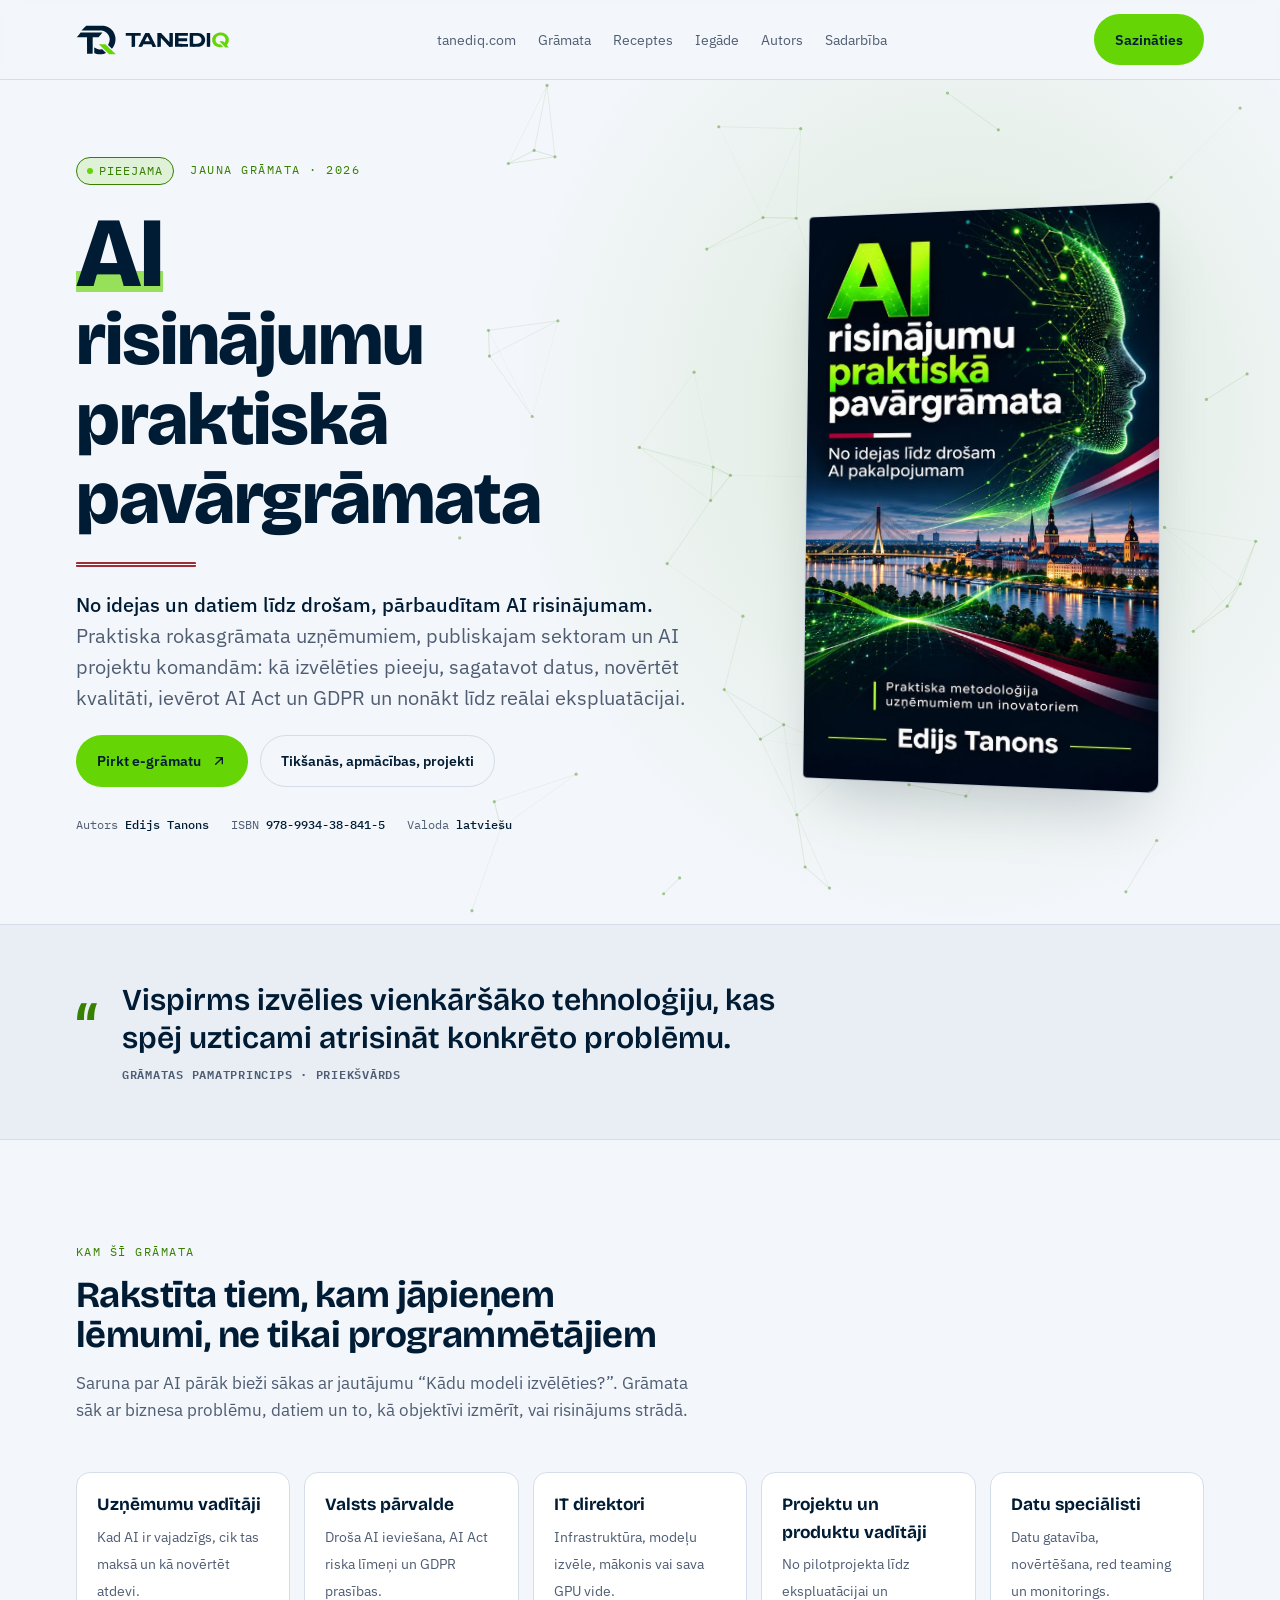
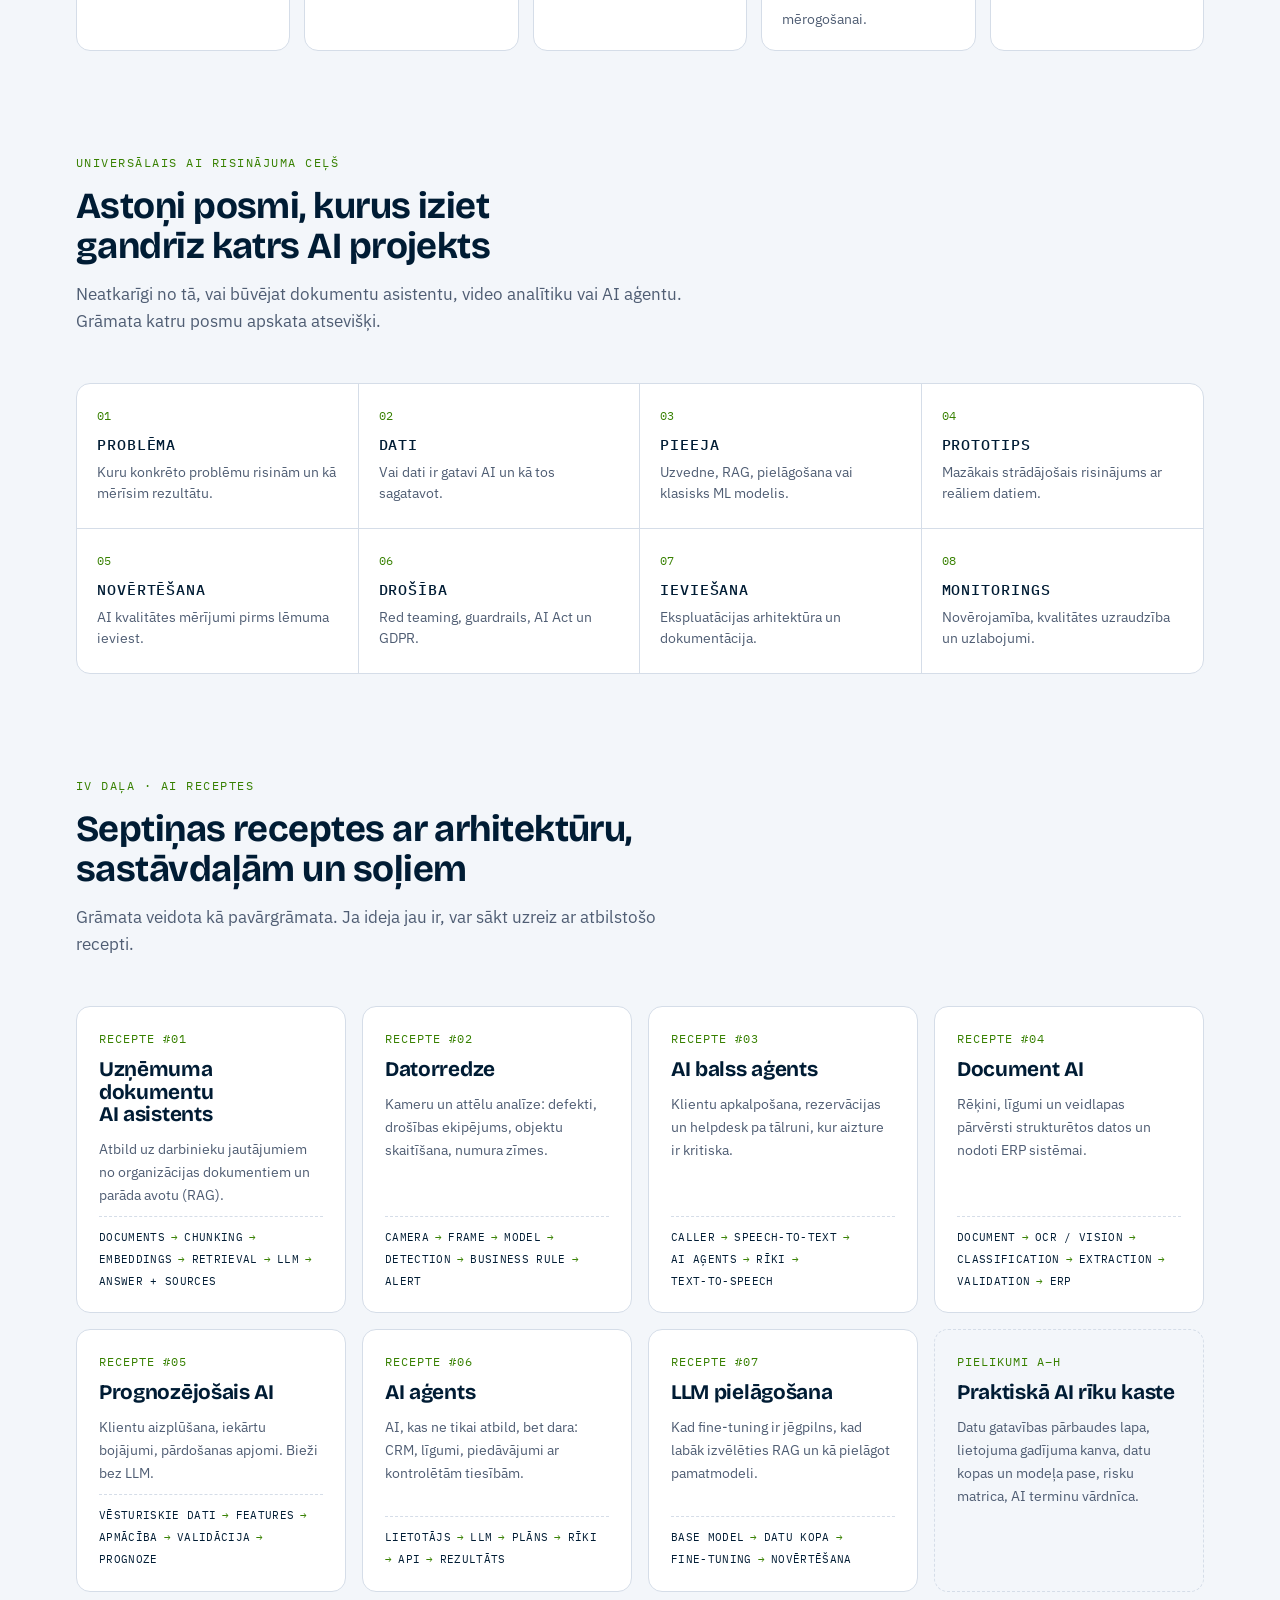
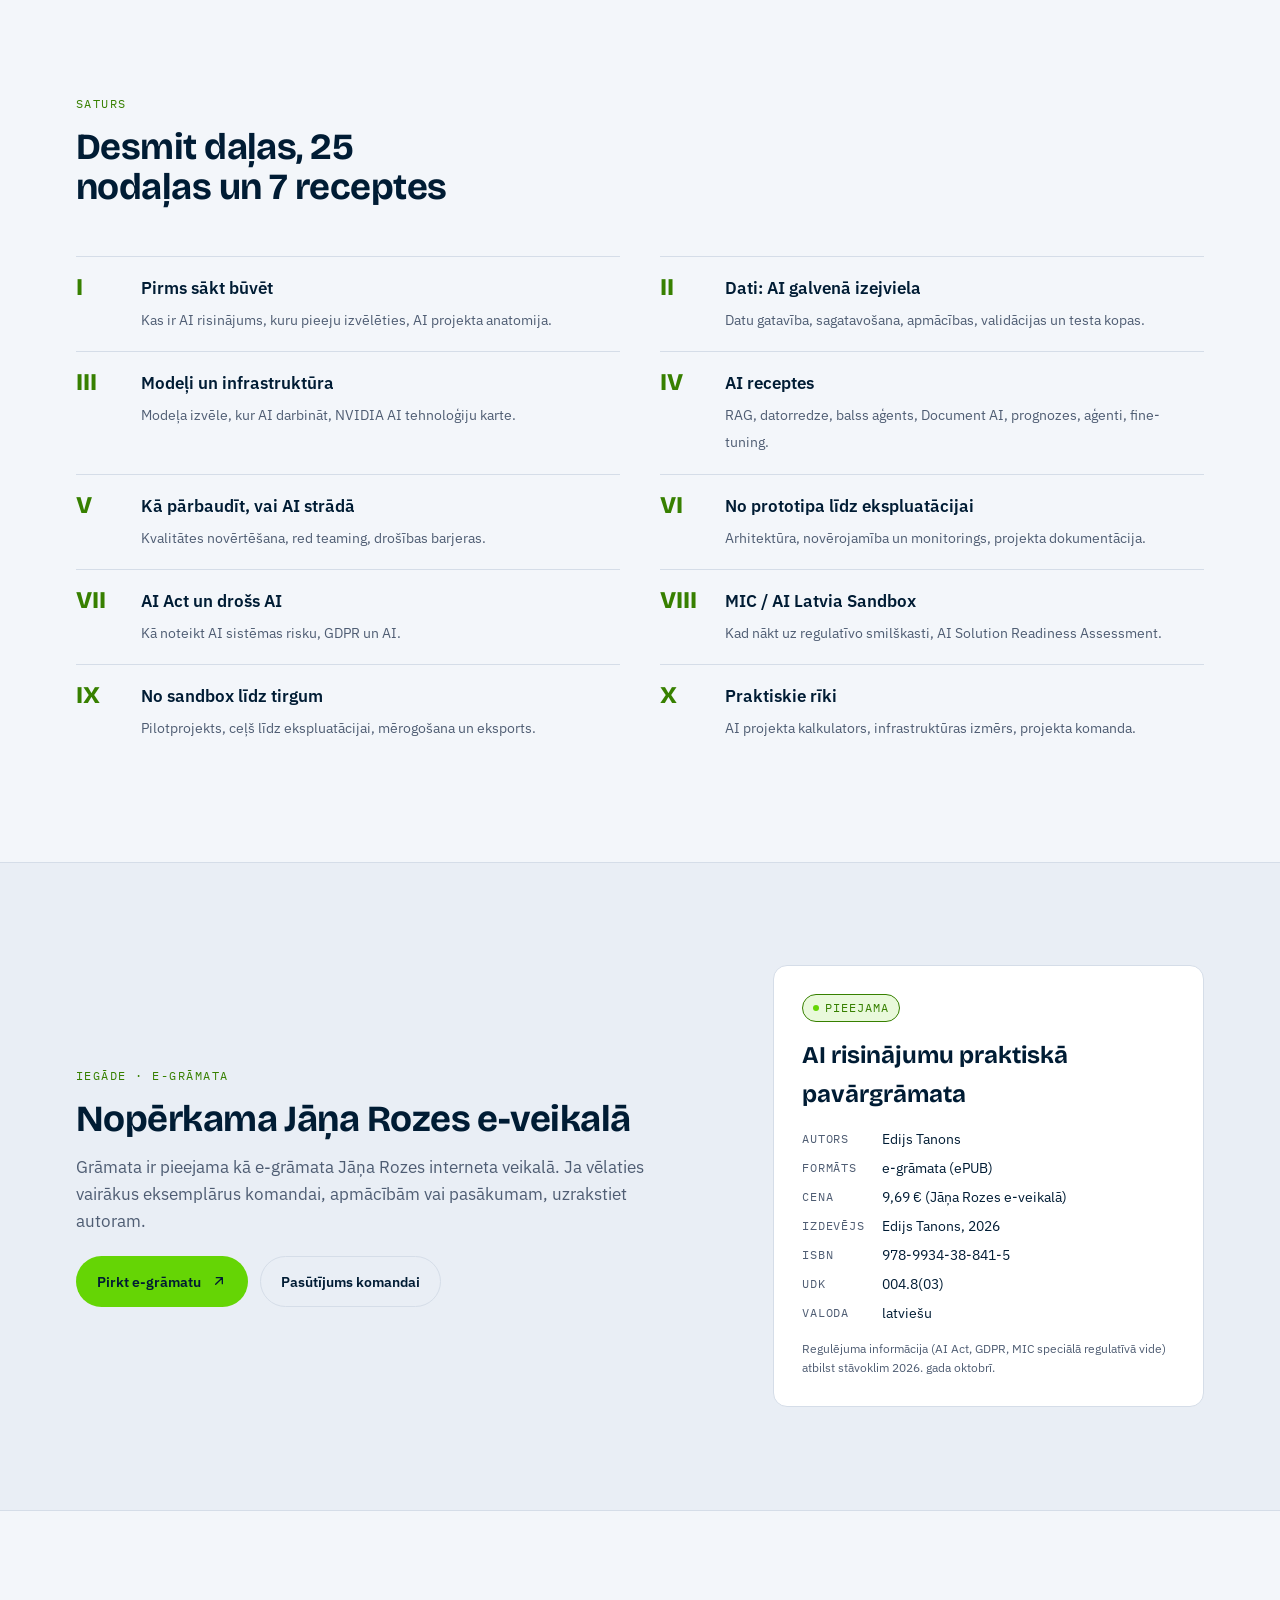
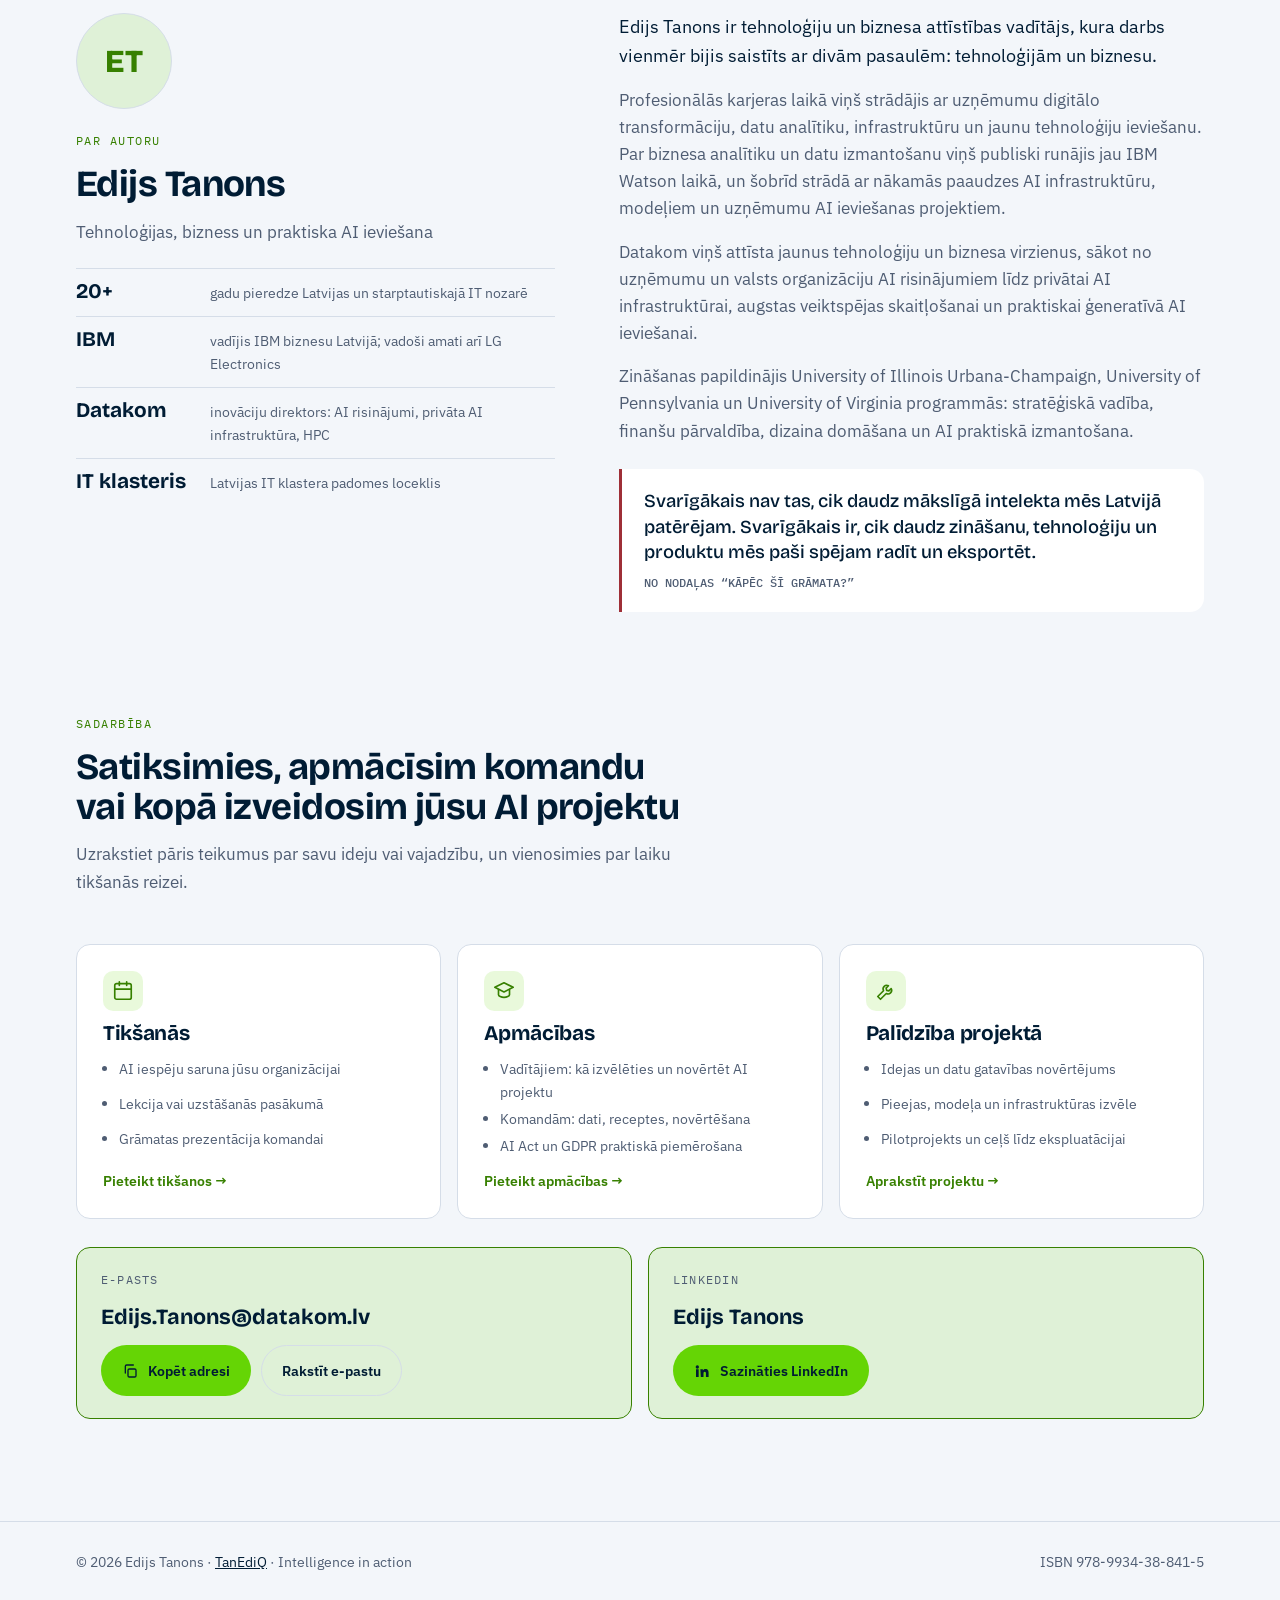
==== commit 6a9ddfba: "Grāmata nopērkama: saite uz Jāņa Rozes e-veikalu - grāmatas lapa: "Pirkt e-grāmatu" galvenajā sadaļā" ====
--- a/gramata/index.html
+++ b/gramata/index.html
@@ -4,11 +4,11 @@
 <meta charset="utf-8">
 <meta name="viewport" content="width=device-width, initial-scale=1, viewport-fit=cover">
 <title>AI risinājumu praktiskā pavārgrāmata · TanEdiQ</title>
-<meta name="description" content="Edija Tanona grāmata par to, kā no idejas un datiem nonākt līdz drošam, pārbaudītam AI risinājumam. Drīzumā Jāņa Rozes grāmatnīcās.">
+<meta name="description" content="Edija Tanona grāmata par to, kā no idejas un datiem nonākt līdz drošam, pārbaudītam AI risinājumam. E-grāmata nopērkama Jāņa Rozes e-veikalā.">
 <link rel="canonical" href="https://tanediq.com/gramata/">
 <meta property="og:type" content="book">
 <meta property="og:title" content="AI risinājumu praktiskā pavārgrāmata · Edijs Tanons">
-<meta property="og:description" content="No idejas un datiem līdz drošam, pārbaudītam AI risinājumam. Drīzumā Jāņa Rozes grāmatnīcās.">
+<meta property="og:description" content="No idejas un datiem līdz drošam, pārbaudītam AI risinājumam. E-grāmata nopērkama Jāņa Rozes e-veikalā.">
 <meta property="og:url" content="https://tanediq.com/gramata/">
 <meta property="og:image" content="https://tanediq.com/assets/cover.jpg">
 <meta property="og:locale" content="lv_LV">
@@ -54,7 +54,18 @@
     "Datorredze",
     "AI aģenti",
     "AI Act"
-   ]
+   ],
+   "offers": {
+    "@type": "Offer",
+    "url": "https://www.janisroze.lv/lv/ai-risinajumu-prakstiska-pavargramata-e-gramata.html",
+    "price": "9.69",
+    "priceCurrency": "EUR",
+    "availability": "https://schema.org/InStock",
+    "seller": {
+     "@type": "Organization",
+     "name": "Jānis Roze"
+    }
+   }
   },
   {
    "@type": "Person",
@@ -126,13 +137,13 @@
     <canvas id="net" aria-hidden="true"></canvas>
     <div class="wrap hero-grid">
       <div class="hero-copy">
-        <span class="eyebrow"><span class="chip">Drīzumā</span> Jauna grāmata · 2026</span>
+        <span class="eyebrow"><span class="chip">Pieejama</span> Jauna grāmata · 2026</span>
         <h1 id="hero-title"><span class="ai">AI</span> risinājumu praktiskā pavārgrāmata</h1>
         <span class="flag" aria-hidden="true"></span>
         <p class="lede"><strong>No idejas un datiem līdz drošam, pārbaudītam AI risinājumam.</strong> Praktiska rokasgrāmata uzņēmumiem, publiskajam sektoram un AI projektu komandām: kā izvēlēties pieeju, sagatavot datus, novērtēt kvalitāti, ievērot AI Act un GDPR un nonākt līdz reālai ekspluatācijai.</p>
         <div class="cta-row">
-          <a class="btn btn-primary" data-goatcounter-click="gramata/hero-iegade" href="#iegade">Drīzumā grāmatnīcās
-            <svg viewBox="0 0 24 24" fill="none" stroke="currentColor" stroke-width="2" stroke-linecap="round" stroke-linejoin="round" aria-hidden="true"><path d="M5 12h14M13 6l6 6-6 6"/></svg></a>
+          <a class="btn btn-primary" data-goatcounter-click="gramata/hero-pirkt" href="https://www.janisroze.lv/lv/ai-risinajumu-prakstiska-pavargramata-e-gramata.html" target="_blank" rel="noopener">Pirkt e-grāmatu
+            <svg viewBox="0 0 24 24" fill="none" stroke="currentColor" stroke-width="2" stroke-linecap="round" stroke-linejoin="round" aria-hidden="true"><path d="M7 17 17 7M8 7h9v9"/></svg></a>
           <a class="btn btn-ghost" data-goatcounter-click="gramata/hero-sadarbiba" href="#sadarbiba">Tikšanās, apmācības, projekti</a>
         </div>
         <div class="meta">
@@ -275,20 +286,22 @@
   <section class="buy" id="iegade" aria-labelledby="buy-title">
     <div class="wrap buy-grid">
       <div class="sec-head" style="margin:0">
-        <span class="eyebrow">Iegāde · drīzumā</span>
-        <h2 id="buy-title">Drīzumā iegādājama Jāņa Rozes grāmatnīcās</h2>
-        <p>Grāmata tiek gatavota izdošanai un drīzumā būs nopērkama Jāņa Rozes grāmatnīcās visā Latvijā. Uzrakstiet autoram, ja vēlaties saņemt ziņu, kad tā būs pieejama, vai iegādāties vairākus eksemplārus komandai vai pasākumam.</p>
+        <span class="eyebrow">Iegāde · e-grāmata</span>
+        <h2 id="buy-title">Nopērkama Jāņa Rozes e-veikalā</h2>
+        <p>Grāmata ir pieejama kā e-grāmata Jāņa Rozes interneta veikalā. Ja vēlaties vairākus eksemplārus komandai, apmācībām vai pasākumam, uzrakstiet autoram.</p>
         <div class="cta-row" style="margin-top:6px">
-          <a class="btn btn-primary write" data-goatcounter-click="gramata/pazinot-kad-iznaks" data-subject="Paziņot, kad grāmata iznāks" href="#sadarbiba">Paziņot, kad iznāks</a>
-          <a class="btn btn-ghost" data-goatcounter-click="gramata/janis-roze" href="https://www.janisroze.lv" target="_blank" rel="noopener">Jāņa Rozes grāmatnīcas
+          <a class="btn btn-primary" data-goatcounter-click="gramata/pirkt-janis-roze" href="https://www.janisroze.lv/lv/ai-risinajumu-prakstiska-pavargramata-e-gramata.html" target="_blank" rel="noopener">Pirkt e-grāmatu
             <svg viewBox="0 0 24 24" fill="none" stroke="currentColor" stroke-width="2" stroke-linecap="round" stroke-linejoin="round" aria-hidden="true"><path d="M7 17 17 7M8 7h9v9"/></svg></a>
+          <a class="btn btn-ghost write" data-goatcounter-click="gramata/komandas-pasutijums" data-subject="Grāmata komandai" href="#sadarbiba">Pasūtījums komandai</a>
         </div>
       </div>
       <div class="buy-card">
-        <span class="chip">Drīzumā grāmatnīcās</span>
+        <span class="chip">Pieejama</span>
         <span class="store">AI risinājumu praktiskā pavārgrāmata</span>
         <dl class="spec">
           <dt>Autors</dt><dd>Edijs Tanons</dd>
+          <dt>Formāts</dt><dd>e-grāmata (ePUB)</dd>
+          <dt>Cena</dt><dd>9,69 € (Jāņa Rozes e-veikalā)</dd>
           <dt>Izdevējs</dt><dd>Edijs Tanons, 2026</dd>
           <dt>ISBN</dt><dd>978-9934-38-841-5</dd>
           <dt>UDK</dt><dd>004.8(03)</dd>
